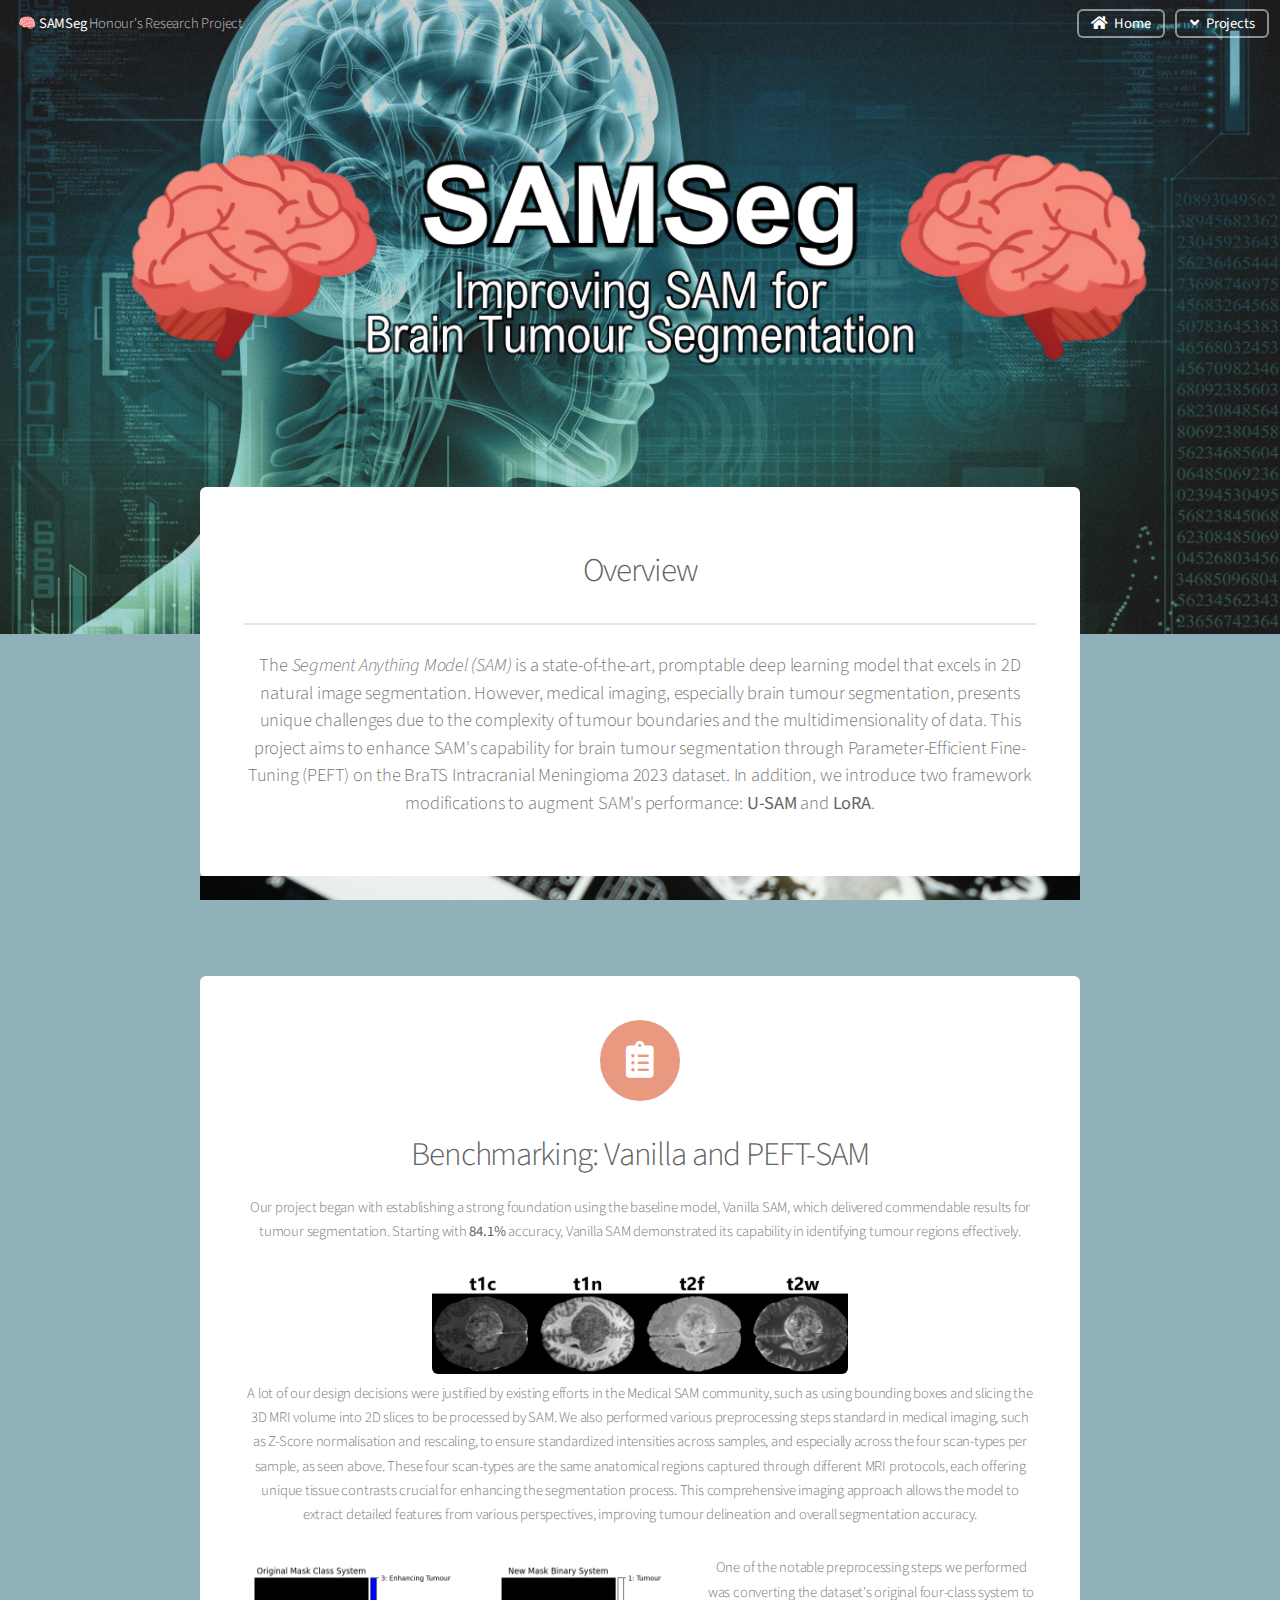
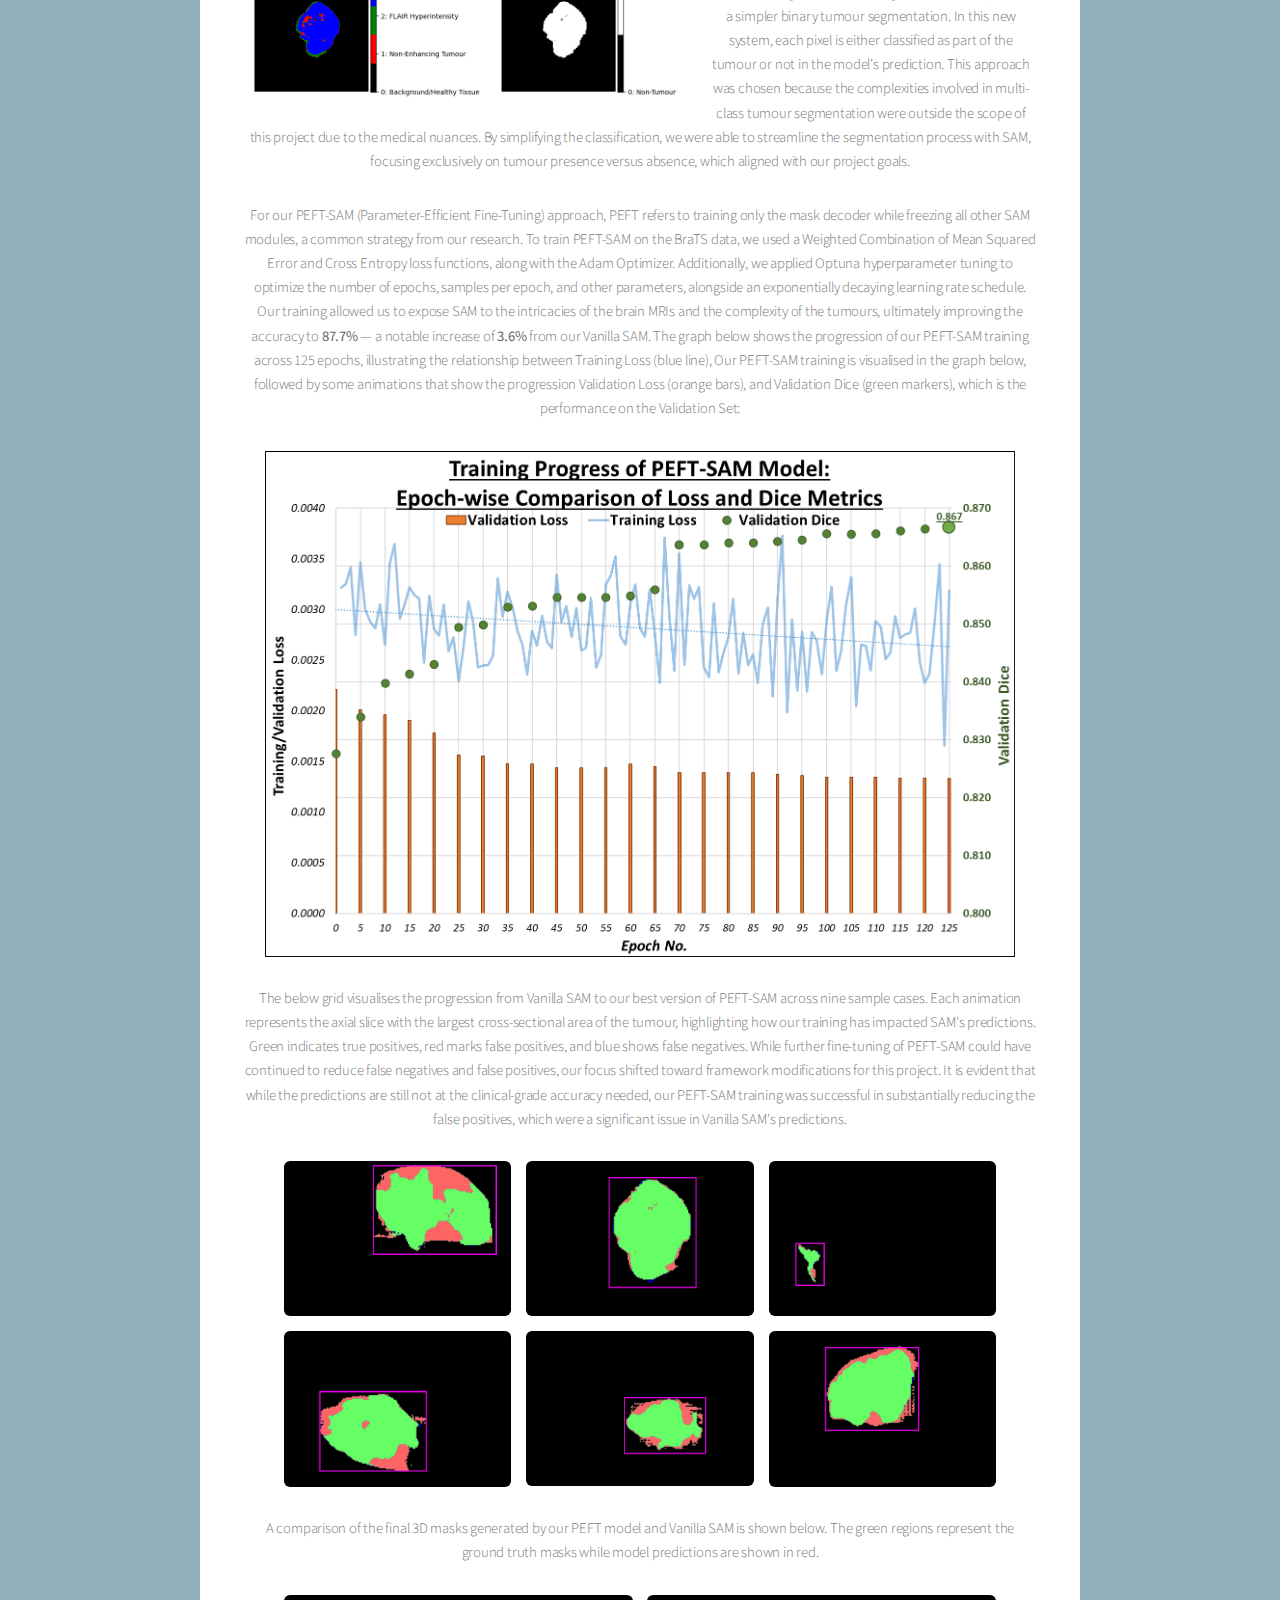
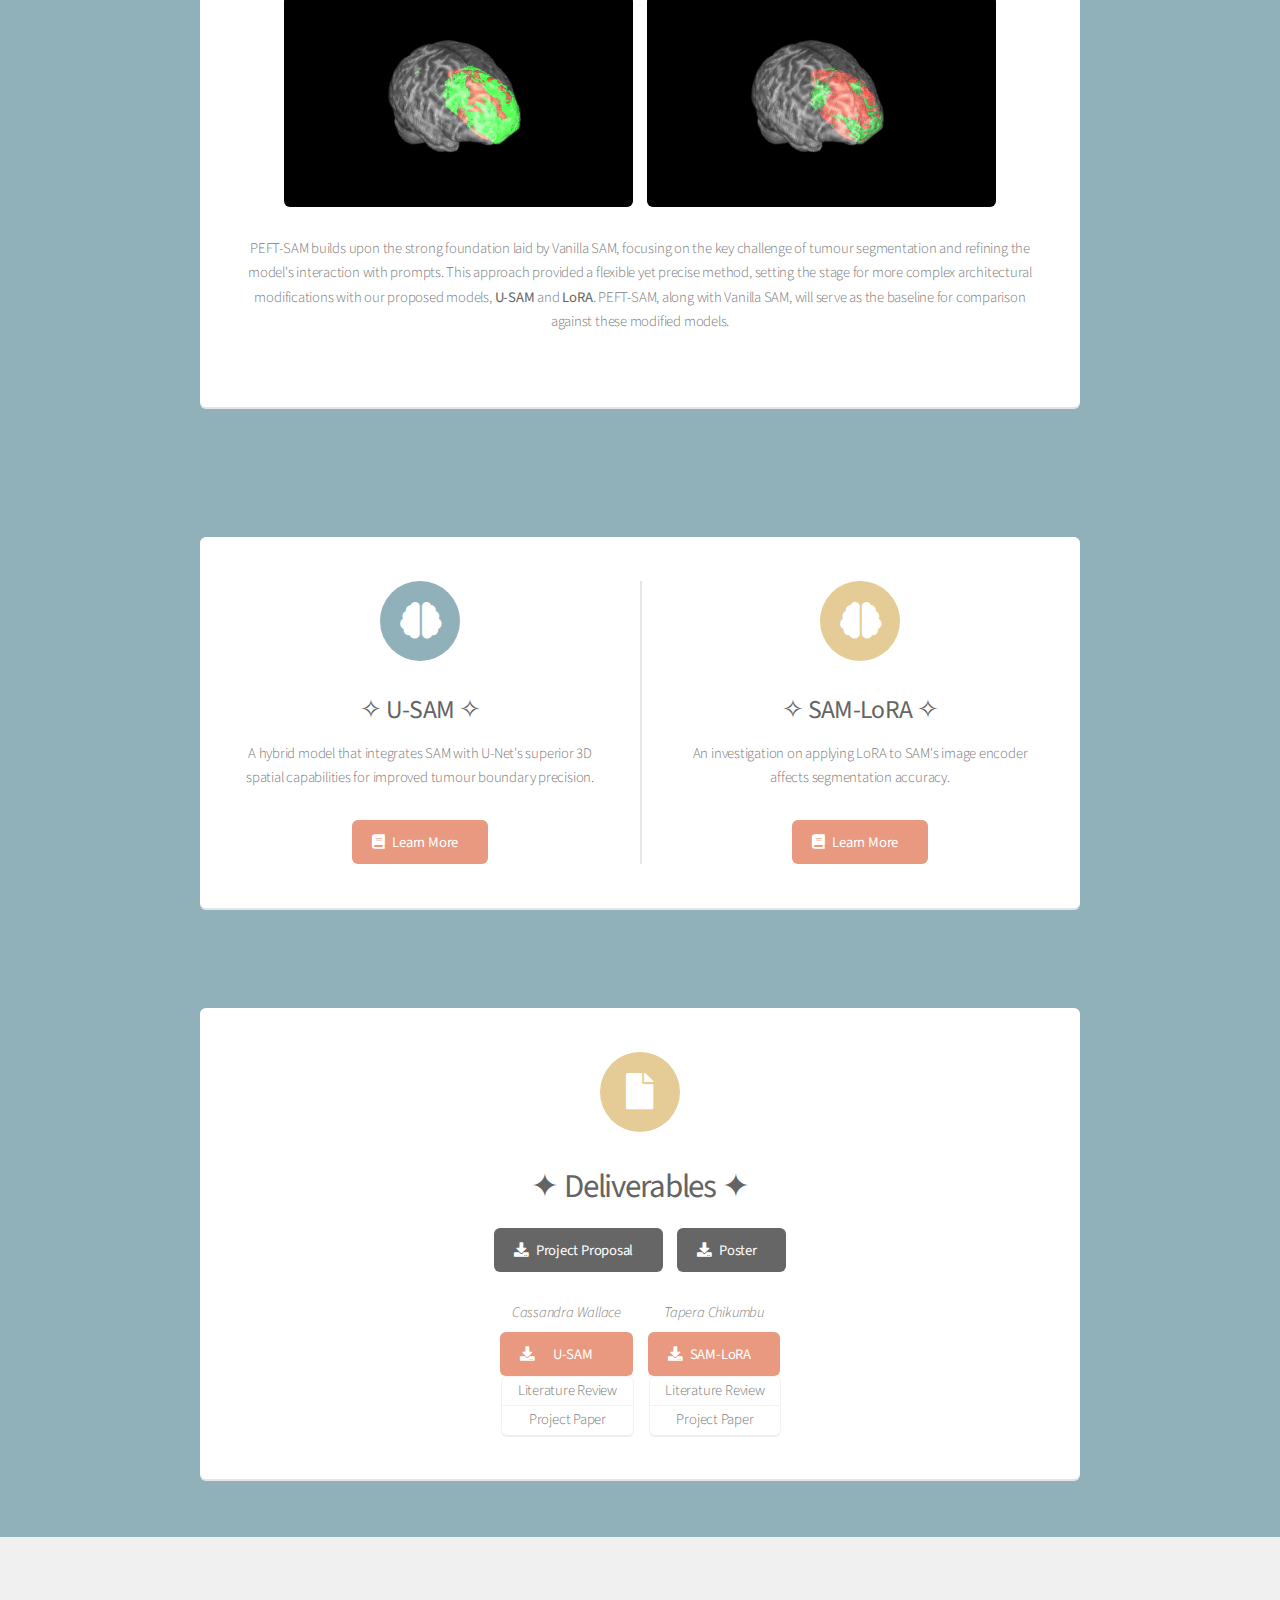
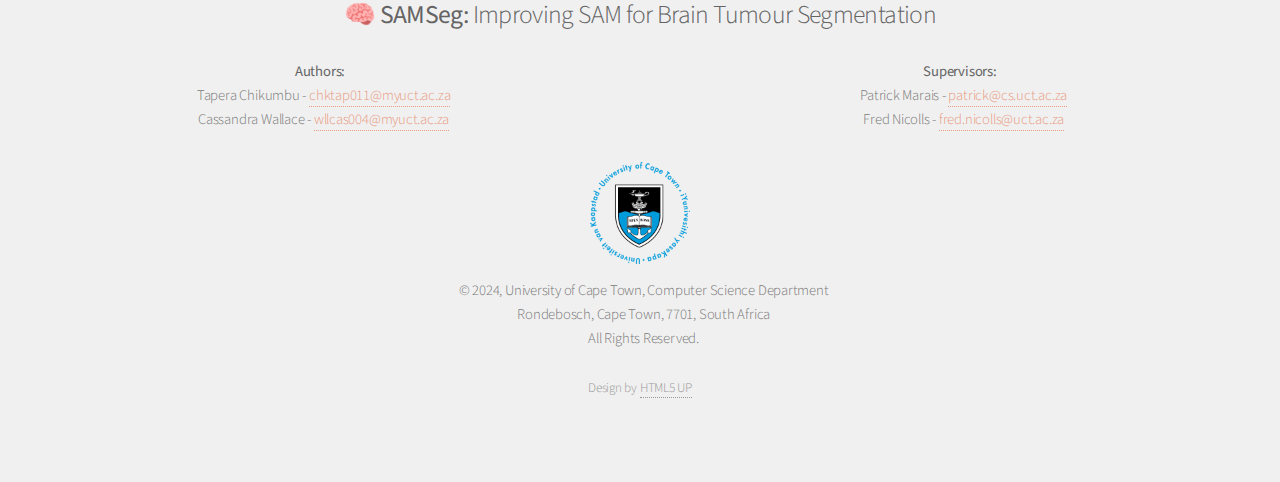
==== index.html @ 15944d14 "Added animation explanation" ====
<!DOCTYPE HTML>
<!--
	Alpha by HTML5 UP
	html5up.net | @ajlkn
	Free for personal and commercial use under the CCA 3.0 license (html5up.net/license)
-->
<html>
	<head>
		<title>Home - SAMSeg</title>
		<meta charset="utf-8" />
		<meta name="viewport" content="width=device-width, initial-scale=1, user-scalable=no" />
		<link rel="stylesheet" href="assets/css/main.css" />
		<link rel="icon" type="image/png" href="images/favicon/favicon-16x16.png" sizes="16x16">
		<link rel="icon" type="image/png" href="images/favicon/favicon-32x32.png" sizes="32x32">
		<link rel="icon" type="image/png" href="images/favicon/favicon.ico" sizes="any">
	</head>
	<body class="landing is-preload">
		<div id="page-wrapper">

			<!-- Header -->
				<header id="header" class="alt">
					<h1><a href="index.html">&#129504; SAMSeg</a> Honour's Research Project</h1>
					<nav id="nav">
						<ul>
							<li><a href="index.html" class="button icon solid fa-home">Home</a></li>
							<li>
								<a href="#" class="icon solid fa-angle-down button">Projects</a>
								<ul>
									<li><a href="u-sam.html">U-SAM</a></li>
									<li><a href="lora.html">SAM-LoRA</a></li>
								</ul>
							</li>
						</ul>
					</nav>
				</header>

			<!-- Banner -->
				<section id="banner">
					<img style="display: block; margin: auto; width: 100%; max-width: 1050px; min-width: 450px;" src="images/decoration/title.png" alt="SAMSeg Title"/>
				</section>

			<!-- Main -->
				<section id="main" class="container">

					<section class="box special" style="margin: 0">
						<header id="overview" class="major" style="scroll-margin-top: 80px">
							<!-- <h2>&#10022; Overview &#10022;</h2> -->
							<h2> Overview </h2>
							
							<p>The <em>Segment Anything Model (SAM)</em> is a state-of-the-art, promptable deep
								learning model that excels in 2D natural image segmentation. However,
								medical imaging, especially brain tumour segmentation, presents unique
								challenges due to the complexity of tumour boundaries and the multidimensionality of data.
								This project aims to enhance SAM's capability for
								brain tumour segmentation through Parameter-Efficient Fine-Tuning
								(PEFT) on the BraTS Intracranial Meningioma 2023 dataset. In addition,
								we introduce two framework modifications to augment SAM's performance:
								<strong>U-SAM</strong> and <strong>LoRA</strong>.</p>
						</header>
					</section>

					<div class="parallax" style="background-image: url(images/decoration/decoration1.jpg);"></div>

					<section class="box special" style="margin-top: 0px">
						<div class="row.aln-middle">
							<section>
								<span class="icon solid major fa-clipboard-list accent2"></span>
								<!-- <h2>&#10022; Benchmarking: Vanilla and PEFT-SAM &#10022;</h2> -->
								<h2> Benchmarking: Vanilla and PEFT-SAM </h2>


								<p>Our project began with establishing a strong foundation using the baseline model, Vanilla SAM, 
									which delivered commendable results for tumour segmentation. Starting with <strong>84.1%</strong> accuracy, 
									Vanilla SAM demonstrated its capability in identifying tumour regions effectively.</p>

								<span class="image">
									<img style="width: 100%; height: auto; max-height: 100px;" src="images/PEFT/samples.png" alt="Scan Type Visual">
								</span>
								
								<p>A lot of our design decisions were justified by existing efforts in the Medical SAM community,
									such as using bounding boxes and slicing the 3D MRI volume into 2D slices to be processed by SAM.
									We also performed various preprocessing steps standard in medical imaging, such as Z-Score normalisation
									and rescaling, to ensure standardized intensities across samples, and especially across the four scan-types per sample,
									as seen above. These four scan-types are the same anatomical regions captured through different MRI protocols,
									each offering unique tissue contrasts crucial for enhancing the segmentation process. This comprehensive imaging approach
									allows the model to extract detailed features from various perspectives, improving tumour delineation and overall segmentation accuracy.
								</p>
									
								<p>
									<span class="image left">
										<img style="width: 30em; height: auto;" src="images/PEFT/classes.png" alt="Class Conversion Visual">
									</span>
									One of the notable preprocessing steps we performed was converting the dataset's original four-class system
									to a simpler binary tumour segmentation. In this new system, each pixel is either classified as part of the
									tumour or not in the model's prediction. This approach was chosen because the complexities involved in multi-class
									tumour segmentation were outside the scope of this project due to the medical nuances. By simplifying the classification,
									we were able to streamline the segmentation process with SAM, focusing exclusively on tumour presence versus absence,
									which aligned with our project goals.
								</p>
							
								<p>For our PEFT-SAM (Parameter-Efficient Fine-Tuning) approach, PEFT refers to training only the mask decoder
									while freezing all other SAM modules, a common strategy from our research. To train PEFT-SAM on the BraTS data,
									we used a Weighted Combination of Mean Squared Error and Cross Entropy loss functions, along with the Adam Optimizer.
									Additionally, we applied Optuna hyperparameter tuning to optimize the number of epochs, samples per epoch, and
									other parameters, alongside an exponentially decaying learning rate schedule.
									Our training allowed us to expose SAM to the intricacies of the brain MRIs and the complexity of the tumours,
									ultimately improving the accuracy to <strong>87.7%</strong> — a notable increase of <strong>3.6%</strong> from our Vanilla SAM.
									The graph below shows the progression of our PEFT-SAM training across 125 epochs, illustrating the relationship between Training Loss (blue line),
									Our PEFT-SAM training is visualised in the graph below, followed by some animations that show the progression
									Validation Loss (orange bars), and Validation Dice (green markers), which is the performance on the Validation Set:</p>

								<img style="display: block; margin: auto; margin-bottom: 30px; width: 100%; max-width: 750px; height: auto;" src="images/PEFT/peft_training.png" alt="PEFT-SAM Training Progress"/>

								<p>The below grid visualises the progression from Vanilla SAM to our best version of PEFT-SAM across nine sample cases.
									Each animation represents the axial slice with the largest cross-sectional area of the tumour, highlighting how our training has
									impacted SAM's predictions. Green indicates true positives, red marks false positives, and blue shows false negatives.
									While further fine-tuning of PEFT-SAM could have continued to reduce false negatives and false positives, our focus shifted
									toward framework modifications for this project. It is evident that while the predictions are still not at the clinical-grade
									accuracy needed, our PEFT-SAM training was successful in substantially reducing the false positives, which were a significant
									issue in Vanilla SAM's predictions.</p>

								<div class="box alt" style="display: block; margin: auto; width: 90%">
									<div class="row gtr-50 gtr-uniform">
										<div class="col-4"><span class="image fit"><img src="images/PEFT/BraTS-MEN-01275-000.gif" alt=""></span></div>
										<div class="col-4"><span class="image fit"><img src="images/PEFT/BraTS-MEN-01278-000.gif" alt=""></span></div>
										<div class="col-4"><span class="image fit"><img src="images/PEFT/BraTS-MEN-01292-000.gif" alt=""></span></div>
										<!-- <div class="col-4"><span class="image fit"><img src="images/PEFT/BraTS-MEN-01307-000.gif" alt=""></span></div> -->
										<!-- <div class="col-4"><span class="image fit"><img src="images/PEFT/BraTS-MEN-01312-000.gif" alt=""></span></div> -->
										<!-- <div class="col-4"><span class="image fit"><img src="images/PEFT/BraTS-MEN-01327-000.gif" alt=""></span></div> -->
										<div class="col-4"><span class="image fit"><img src="images/PEFT/BraTS-MEN-01333-000.gif" alt=""></span></div>
										<div class="col-4"><span class="image fit"><img src="images/PEFT/BraTS-MEN-01350-000.gif" alt=""></span></div>
										<div class="col-4"><span class="image fit"><img src="images/PEFT/BraTS-MEN-01417-000.gif" alt=""></span></div>
									</div>
								</div>

								<p  style="margin-top: 30px">
									A comparison of the final 3D masks generated by our PEFT model and Vanilla SAM is shown below.
									The green regions represent the ground truth masks while model predictions are shown in red.
								</p>

								<div class="box alt" style="display: block; margin: auto; width: 90%">
									<div class="row gtr-50 gtr-uniform">
										<div class="col-6"><span class="image fit"><img src="images/PEFT/sam_vanilla_solid_3d.png" alt=""></span></div>
										<div class="col-6"><span class="image fit"><img src="images/PEFT/sam_peft_solid_3d.png" alt=""></span></div>	
									</div>
								</div>

								<p style="margin-top: 30px">
									PEFT-SAM builds upon the strong foundation laid by Vanilla SAM, focusing on the key challenge of tumour segmentation and refining
									the model's interaction with prompts. This approach provided a flexible yet precise method, setting the stage for more complex architectural
									modifications with our proposed models, <strong>U-SAM</strong> and <strong>LoRA</strong>. PEFT-SAM, along with Vanilla SAM, will serve as the baseline for comparison
									against these modified models.</p>
								
							</section>
						</div>
					</section>

					<div class="parallax" style="background-image: url(images/decoration/decoration1.jpg);"></div>

					<section class="box special features" style="margin: 0px">
						<div class="features-row">
							<section>
								<span class="icon solid major fa-brain accent4"></span>
								<h3>&#10023; <strong>U-SAM</strong> &#10023;</h3>
								<p>A hybrid model that integrates SAM with U-Net's superior 3D spatial capabilities for improved tumour boundary precision.</p>
								<a href="u-sam.html" class="button primary icon solid fa-book">Learn More</a>
							</section>
							<section>
								<span class="icon solid major fa-brain accent5"></span>
								<h3>&#10023; <strong>SAM-LoRA</strong> &#10023;</h3>
								<p>An investigation on applying LoRA to SAM's image encoder affects segmentation accuracy.</p>
								<a href="lora.html" class="button primary icon solid fa-book">Learn More</a>
							</section>
						</div>
					</section>

					<div class="parallax"></div>

					<div class="row.aln-middle">
						<div class="col-6 col-12-narrower">
							<section class="box special"  style="margin: 0px">
								<span class="icon solid major fa-file accent5"></span>
								<h2>&#10022; <strong>Deliverables</strong> &#10022;</h2>
								<!-- <p>A collection of this research project's artefacts can be found below:</p> -->

								<ul class="actions special">
									<li><a target="_blank" href="deliverables/SAMSeg - Project Proposal - CHKTAP011 and WLLCAS004.pdf" class="button icon solid fa-download">Project Proposal</a></li>
									<li><a target="_blank" href="deliverables/SAMSeg - Poster - CHKTAP011 and WLLCAS004.pdf" class="button icon solid fa-download">Poster</a></li>
								</ul>

								<ul class="actions special">
									<li class="del dropdown">
										<p><i>Cassandra Wallace</i></p>
										<a class="button primary icon solid fa-download"><t></t>&nbsp;&nbsp;&nbsp;&nbsp;U-SAM&nbsp;&nbsp;&nbsp;&nbsp;</a>
										<ul class="del dropotron">
											<li><a target="_blank" class="del" href="deliverables/SAMSeg - Literature Review - WLLCAS004.pdf ">Literature Review</a></li>
											<li><a target="_blank" class="del" href="deliverables/SAMSeg - U-SAM Final Paper - WLLCAS004.pdf">Project Paper</a></li>
										</ul>
									</li>

									<li class="del dropdown">
										<p><i>Tapera Chikumbu</i></p>
										<a class="button primary icon solid fa-download">SAM-LoRA</a>
										<ul class="del dropotron">
											<li><a target="_blank" class="del" href="deliverables/SAMSeg - Literature Review - CHKTAP011.pdf">Literature Review</a></li>
											<li><a target="_blank" class="del" href="deliverables/SAMSeg - SAMSeg-LoRA Final Paper - CHKTAP011.pdf">Project Paper</a></li>
										</ul>
									</li>
								</ul>

							</section>

						</div>

					</div>

				</section>

			<!-- Footer -->
				<footer id="footer">
					<div class="footer-content">
						<h3>&#129504; <strong>SAMSeg:</strong> Improving SAM for Brain Tumour Segmentation</h3>
						
						<!-- Authors and Supervisors in Two Columns -->
						<div class="author-supervisor-container">
							<div class="authors">
								<p><strong>Authors:</strong></p>
								<ul>
									<li>Tapera Chikumbu - <a href="mailto:chktap011@myuct.ac.za">chktap011@myuct.ac.za</a></li>
									<li>Cassandra Wallace - <a href="mailto:wllcas004@myuct.ac.za">wllcas004@myuct.ac.za</a></li>
								</ul>
							</div>
							
							<div class="supervisors">
								<p><strong>Supervisors:</strong></p>
								<ul>
									<li>Patrick Marais - <a href="mailto:patrick@cs.uct.ac.za">patrick@cs.uct.ac.za</a></li>
									<li>Fred Nicolls - <a href="mailto:fred.nicolls@uct.ac.za">fred.nicolls@uct.ac.za</a></li>
								</ul>
							</div>
						</div>
						
						<!-- UCT Crest Section -->
						<div class="uct-crest">
							<img src="images/uct_logo.png" alt="UCT Crest" style="width: 100px; height: auto;">
						</div>
						
						<!-- University Info -->
						<ul class="university-info">
							<li>&copy; 2024, University of Cape Town, Computer Science Department</li>
							<li>Rondebosch, Cape Town, 7701, South Africa</li>
							<li>All Rights Reserved.</li>
						</ul>

						<!-- Copyright and Design Credits -->
						<ul class="copyright">
							<li>Design by <a href="http://html5up.net">HTML5 UP</a></li>
						</ul>
					</div>
				</footer>

		</div>

		<!-- Scripts -->
			<script src="assets/js/jquery.min.js"></script>
			<script src="assets/js/jquery.dropotron.min.js"></script>
			<script src="assets/js/jquery.scrollex.min.js"></script>
			<script src="assets/js/browser.min.js"></script>
			<script src="assets/js/breakpoints.min.js"></script>
			<script src="assets/js/util.js"></script>
			<script src="assets/js/main.js"></script>

	</body>
</html>
---- assets/css/main.css ----
@import url("fontawesome-all.min.css");
@import url("https://fonts.googleapis.com/css?family=Source+Sans+Pro:300,400,300italic,400italic");

/*
	Alpha by HTML5 UP
	html5up.net | @ajlkn
	Free for personal and commercial use under the CCA 3.0 license (html5up.net/license)
*/

/* Reset */

/* Based on meyerweb.com/eric/tools/css/reset (v2.0 | 20110126 | License: public domain) */

	html, body, div, span, applet, object,
	iframe, h1, h2, h3, h4, h5, h6, p, blockquote,
	pre, a, abbr, acronym, address, big, cite,
	code, del, dfn, em, img, ins, kbd, q, s, samp,
	small, strike, strong, sub, sup, tt, var, b,
	u, i, center, dl, dt, dd, ol, ul, li, fieldset,
	form, label, legend, table, caption, tbody,
	tfoot, thead, tr, th, td, article, aside,
	canvas, details, embed, figure, figcaption,
	footer, header, hgroup, menu, nav, output, ruby,
	section, summary, time, mark, audio, video {
		margin: 0;
		padding: 0;
		border: 0;
		font-size: 100%;
		font: inherit;
		vertical-align: baseline;

		scroll-behavior: smooth; /* <== */
	}

	article, aside, details, figcaption, figure,
	footer, header, hgroup, menu, nav, section {
		display: block;
	}

	body {
		line-height: 1;
	}

	ol, ul {
		list-style: none;
	}

	blockquote, q {
		quotes: none;
	}

		blockquote:before, blockquote:after, q:before, q:after {
			content: '';
			content: none;
		}

	table {
		border-collapse: collapse;
		border-spacing: 0;
	}

	body {
		-webkit-text-size-adjust: none;
	}

	mark {
		background-color: transparent;
		color: inherit;
	}

	input::-moz-focus-inner {
		border: 0;
		padding: 0;
	}

	input, select, textarea {
		-moz-appearance: none;
		-webkit-appearance: none;
		-ms-appearance: none;
		appearance: none;
	}

/* Basic */

	@-ms-viewport {
		width: device-width;
	}

	body {
		-ms-overflow-style: scrollbar;
	}

	@media screen and (max-width: 480px) {

		html, body {
			min-width: 320px;
		}

	}

	html {
		box-sizing: border-box;
	}

	*, *:before, *:after {
		box-sizing: inherit;
	}

	body {
		background: #f5f5f5;
	}

	body, input, select, textarea {
		color: #777;
		font-family: "Source Sans Pro", sans-serif;
		font-size: 16pt;
		font-weight: 300;
		line-height: 1.65em;
		letter-spacing: -0.015em;
	}

	a {
		-moz-transition: color 0.2s ease-in-out, border-bottom-color 0.2s ease-in-out;
		-webkit-transition: color 0.2s ease-in-out, border-bottom-color 0.2s ease-in-out;
		-ms-transition: color 0.2s ease-in-out, border-bottom-color 0.2s ease-in-out;
		transition: color 0.2s ease-in-out, border-bottom-color 0.2s ease-in-out;
		border-bottom: dotted 1px;
		color: #e89980;
		text-decoration: none;
	}

		a:hover {
			border-bottom-color: transparent;
			text-decoration: underline; /* <== */
		}

	strong, b {
		color: #646464;
		font-weight: 400;
	}

	em, i {
		font-style: italic;
	}

	p {
		margin: 0 0 2em 0;
	}

	h1, h2, h3, h4, h5, h6 {
		color: #646464;
		font-weight: 300;
		line-height: 1em;
		margin: 0 0 0.5em 0;
	}

		h1 a, h2 a, h3 a, h4 a, h5 a, h6 a {
			color: inherit;
			text-decoration: none;
		}

	h2 {
		font-size: 2.25em;
		line-height: 1.5em;
		letter-spacing: -0.035em;
	}

	h3 {
		font-size: 1.75em;
		line-height: 1.5em;
		letter-spacing: -0.025em;
	}

	h4 {
		font-size: 1.1em;
		line-height: 1.5em;
		letter-spacing: 0;
	}

	h5 {
		font-size: 0.9em;
		line-height: 1.5em;
		letter-spacing: 0;
	}

	h6 {
		font-size: 0.7em;
		line-height: 1.5em;
		letter-spacing: 0;
	}

	sub {
		font-size: 0.8em;
		position: relative;
		top: 0.5em;
	}

	sup {
		font-size: 0.8em;
		position: relative;
		top: -0.5em;
	}

	hr {
		border: 0;
		border-bottom: solid 2px #e5e5e5;
		margin: 2em 0;
	}

		hr.major {
			margin: 3em 0;
		}

	blockquote {
		border-left: solid 4px #e5e5e5;
		font-style: italic;
		margin: 0 0 2em 0;
		padding: 0.5em 0 0.5em 2em;
	}

	pre {
		-webkit-overflow-scrolling: touch;
		background: #f8f8f8;
		border-radius: 6px;
		border: solid 1px #e5e5e5;
		font-family: monospace;
		font-size: 0.9em;
		line-height: 1.75em;
		margin: 0 0 2em 0;
		overflow-x: auto;
		padding: 1em 1.5em;
	}

	code {
		background: #f8f8f8;
		border-radius: 6px;
		border: solid 1px #e5e5e5;
		font-family: monospace;
		font-size: 0.9em;
		margin: 0 0.25em;
		padding: 0.25em 0.65em;
	}

	.align-left {
		text-align: left;
	}

	.align-center {
		text-align: center;
	}

	.align-right {
		text-align: right;
	}

/* Row */

	.row {
		display: flex;
		flex-wrap: wrap;
		box-sizing: border-box;
		align-items: stretch;
	}

		.row > * {
			box-sizing: border-box;
		}

		.row.gtr-uniform > * > :last-child {
			margin-bottom: 0;
		}

		.row.aln-left {
			justify-content: flex-start;
		}

		.row.aln-center {
			justify-content: center;
		}

		.row.aln-right {
			justify-content: flex-end;
		}

		.row.aln-top {
			align-items: flex-start;
		}

		.row.aln-middle {
			align-items: center;
		}

		.row.aln-bottom {
			align-items: flex-end;
		}

		.row > .imp {
			order: -1;
		}

		.row > .col-1 {
			width: 8.33333%;
		}

		.row > .off-1 {
			margin-left: 8.33333%;
		}

		.row > .col-2 {
			width: 16.66667%;
		}

		.row > .off-2 {
			margin-left: 16.66667%;
		}

		.row > .col-3 {
			width: 25%;
		}

		.row > .off-3 {
			margin-left: 25%;
		}

		.row > .col-4 {
			width: 33.33333%;
		}

		.row > .off-4 {
			margin-left: 33.33333%;
		}

		.row > .col-5 {
			width: 41.66667%;
		}

		.row > .off-5 {
			margin-left: 41.66667%;
		}

		.row > .col-6 {
			width: 50%;
		}

		.row > .off-6 {
			margin-left: 50%;
		}

		.row > .col-7 {
			width: 58.33333%;
		}

		.row > .off-7 {
			margin-left: 58.33333%;
		}

		.row > .col-8 {
			width: 66.66667%;
		}

		.row > .off-8 {
			margin-left: 66.66667%;
		}

		.row > .col-9 {
			width: 75%;
		}

		.row > .off-9 {
			margin-left: 75%;
		}

		.row > .col-10 {
			width: 83.33333%;
		}

		.row > .off-10 {
			margin-left: 83.33333%;
		}

		.row > .col-11 {
			width: 91.66667%;
		}

		.row > .off-11 {
			margin-left: 91.66667%;
		}

		.row > .col-12 {
			width: 100%;
		}

		.row > .off-12 {
			margin-left: 100%;
		}

		.row.gtr-0 {
			margin-top: 0;
			margin-left: 0em;
		}

			.row.gtr-0 > * {
				padding: 0 0 0 0em;
			}

			.row.gtr-0.gtr-uniform {
				margin-top: 0em;
			}

				.row.gtr-0.gtr-uniform > * {
					padding-top: 0em;
				}

		.row.gtr-25 {
			margin-top: 0;
			margin-left: -0.5em;
		}

			.row.gtr-25 > * {
				padding: 0 0 0 0.5em;
			}

			.row.gtr-25.gtr-uniform {
				margin-top: -0.5em;
			}

				.row.gtr-25.gtr-uniform > * {
					padding-top: 0.5em;
				}

		.row.gtr-50 {
			margin-top: 0;
			margin-left: -1em;
		}

			.row.gtr-50 > * {
				padding: 0 0 0 1em;
			}

			.row.gtr-50.gtr-uniform {
				margin-top: -1em;
			}

				.row.gtr-50.gtr-uniform > * {
					padding-top: 1em;
				}

		.row {
			margin-top: 0;
			margin-left: -2em;
		}

			.row > * {
				padding: 0 0 0 2em;
			}

			.row.gtr-uniform {
				margin-top: -2em;
			}

				.row.gtr-uniform > * {
					padding-top: 2em;
				}

		.row.gtr-150 {
			margin-top: 0;
			margin-left: -3em;
		}

			.row.gtr-150 > * {
				padding: 0 0 0 3em;
			}

			.row.gtr-150.gtr-uniform {
				margin-top: -3em;
			}

				.row.gtr-150.gtr-uniform > * {
					padding-top: 3em;
				}

		.row.gtr-200 {
			margin-top: 0;
			margin-left: -4em;
		}

			.row.gtr-200 > * {
				padding: 0 0 0 4em;
			}

			.row.gtr-200.gtr-uniform {
				margin-top: -4em;
			}

				.row.gtr-200.gtr-uniform > * {
					padding-top: 4em;
				}

		@media screen and (max-width: 1680px) {

			.row {
				display: flex;
				flex-wrap: wrap;
				box-sizing: border-box;
				align-items: stretch;
			}

				.row > * {
					box-sizing: border-box;
				}

				.row.gtr-uniform > * > :last-child {
					margin-bottom: 0;
				}

				.row.aln-left {
					justify-content: flex-start;
				}

				.row.aln-center {
					justify-content: center;
				}

				.row.aln-right {
					justify-content: flex-end;
				}

				.row.aln-top {
					align-items: flex-start;
				}

				.row.aln-middle {
					align-items: center;
				}

				.row.aln-bottom {
					align-items: flex-end;
				}

				.row > .imp-wide {
					order: -1;
				}

				.row > .col-1-wide {
					width: 8.33333%;
				}

				.row > .off-1-wide {
					margin-left: 8.33333%;
				}

				.row > .col-2-wide {
					width: 16.66667%;
				}

				.row > .off-2-wide {
					margin-left: 16.66667%;
				}

				.row > .col-3-wide {
					width: 25%;
				}

				.row > .off-3-wide {
					margin-left: 25%;
				}

				.row > .col-4-wide {
					width: 33.33333%;
				}

				.row > .off-4-wide {
					margin-left: 33.33333%;
				}

				.row > .col-5-wide {
					width: 41.66667%;
				}

				.row > .off-5-wide {
					margin-left: 41.66667%;
				}

				.row > .col-6-wide {
					width: 50%;
				}

				.row > .off-6-wide {
					margin-left: 50%;
				}

				.row > .col-7-wide {
					width: 58.33333%;
				}

				.row > .off-7-wide {
					margin-left: 58.33333%;
				}

				.row > .col-8-wide {
					width: 66.66667%;
				}

				.row > .off-8-wide {
					margin-left: 66.66667%;
				}

				.row > .col-9-wide {
					width: 75%;
				}

				.row > .off-9-wide {
					margin-left: 75%;
				}

				.row > .col-10-wide {
					width: 83.33333%;
				}

				.row > .off-10-wide {
					margin-left: 83.33333%;
				}

				.row > .col-11-wide {
					width: 91.66667%;
				}

				.row > .off-11-wide {
					margin-left: 91.66667%;
				}

				.row > .col-12-wide {
					width: 100%;
				}

				.row > .off-12-wide {
					margin-left: 100%;
				}

				.row.gtr-0 {
					margin-top: 0;
					margin-left: 0em;
				}

					.row.gtr-0 > * {
						padding: 0 0 0 0em;
					}

					.row.gtr-0.gtr-uniform {
						margin-top: 0em;
					}

						.row.gtr-0.gtr-uniform > * {
							padding-top: 0em;
						}

				.row.gtr-25 {
					margin-top: 0;
					margin-left: -0.5em;
				}

					.row.gtr-25 > * {
						padding: 0 0 0 0.5em;
					}

					.row.gtr-25.gtr-uniform {
						margin-top: -0.5em;
					}

						.row.gtr-25.gtr-uniform > * {
							padding-top: 0.5em;
						}

				.row.gtr-50 {
					margin-top: 0;
					margin-left: -1em;
				}

					.row.gtr-50 > * {
						padding: 0 0 0 1em;
					}

					.row.gtr-50.gtr-uniform {
						margin-top: -1em;
					}

						.row.gtr-50.gtr-uniform > * {
							padding-top: 1em;
						}

				.row {
					margin-top: 0;
					margin-left: -2em;
				}

					.row > * {
						padding: 0 0 0 2em;
					}

					.row.gtr-uniform {
						margin-top: -2em;
					}

						.row.gtr-uniform > * {
							padding-top: 2em;
						}

				.row.gtr-150 {
					margin-top: 0;
					margin-left: -3em;
				}

					.row.gtr-150 > * {
						padding: 0 0 0 3em;
					}

					.row.gtr-150.gtr-uniform {
						margin-top: -3em;
					}

						.row.gtr-150.gtr-uniform > * {
							padding-top: 3em;
						}

				.row.gtr-200 {
					margin-top: 0;
					margin-left: -4em;
				}

					.row.gtr-200 > * {
						padding: 0 0 0 4em;
					}

					.row.gtr-200.gtr-uniform {
						margin-top: -4em;
					}

						.row.gtr-200.gtr-uniform > * {
							padding-top: 4em;
						}

		}

		@media screen and (max-width: 1280px) {

			.row {
				display: flex;
				flex-wrap: wrap;
				box-sizing: border-box;
				align-items: stretch;
			}

				.row > * {
					box-sizing: border-box;
				}

				.row.gtr-uniform > * > :last-child {
					margin-bottom: 0;
				}

				.row.aln-left {
					justify-content: flex-start;
				}

				.row.aln-center {
					justify-content: center;
				}

				.row.aln-right {
					justify-content: flex-end;
				}

				.row.aln-top {
					align-items: flex-start;
				}

				.row.aln-middle {
					align-items: center;
				}

				.row.aln-bottom {
					align-items: flex-end;
				}

				.row > .imp-normal {
					order: -1;
				}

				.row > .col-1-normal {
					width: 8.33333%;
				}

				.row > .off-1-normal {
					margin-left: 8.33333%;
				}

				.row > .col-2-normal {
					width: 16.66667%;
				}

				.row > .off-2-normal {
					margin-left: 16.66667%;
				}

				.row > .col-3-normal {
					width: 25%;
				}

				.row > .off-3-normal {
					margin-left: 25%;
				}

				.row > .col-4-normal {
					width: 33.33333%;
				}

				.row > .off-4-normal {
					margin-left: 33.33333%;
				}

				.row > .col-5-normal {
					width: 41.66667%;
				}

				.row > .off-5-normal {
					margin-left: 41.66667%;
				}

				.row > .col-6-normal {
					width: 50%;
				}

				.row > .off-6-normal {
					margin-left: 50%;
				}

				.row > .col-7-normal {
					width: 58.33333%;
				}

				.row > .off-7-normal {
					margin-left: 58.33333%;
				}

				.row > .col-8-normal {
					width: 66.66667%;
				}

				.row > .off-8-normal {
					margin-left: 66.66667%;
				}

				.row > .col-9-normal {
					width: 75%;
				}

				.row > .off-9-normal {
					margin-left: 75%;
				}

				.row > .col-10-normal {
					width: 83.33333%;
				}

				.row > .off-10-normal {
					margin-left: 83.33333%;
				}

				.row > .col-11-normal {
					width: 91.66667%;
				}

				.row > .off-11-normal {
					margin-left: 91.66667%;
				}

				.row > .col-12-normal {
					width: 100%;
				}

				.row > .off-12-normal {
					margin-left: 100%;
				}

				.row.gtr-0 {
					margin-top: 0;
					margin-left: 0em;
				}

					.row.gtr-0 > * {
						padding: 0 0 0 0em;
					}

					.row.gtr-0.gtr-uniform {
						margin-top: 0em;
					}

						.row.gtr-0.gtr-uniform > * {
							padding-top: 0em;
						}

				.row.gtr-25 {
					margin-top: 0;
					margin-left: -0.5em;
				}

					.row.gtr-25 > * {
						padding: 0 0 0 0.5em;
					}

					.row.gtr-25.gtr-uniform {
						margin-top: -0.5em;
					}

						.row.gtr-25.gtr-uniform > * {
							padding-top: 0.5em;
						}

				.row.gtr-50 {
					margin-top: 0;
					margin-left: -1em;
				}

					.row.gtr-50 > * {
						padding: 0 0 0 1em;
					}

					.row.gtr-50.gtr-uniform {
						margin-top: -1em;
					}

						.row.gtr-50.gtr-uniform > * {
							padding-top: 1em;
						}

				.row {
					margin-top: 0;
					margin-left: -2em;
				}

					.row > * {
						padding: 0 0 0 2em;
					}

					.row.gtr-uniform {
						margin-top: -2em;
					}

						.row.gtr-uniform > * {
							padding-top: 2em;
						}

				.row.gtr-150 {
					margin-top: 0;
					margin-left: -3em;
				}

					.row.gtr-150 > * {
						padding: 0 0 0 3em;
					}

					.row.gtr-150.gtr-uniform {
						margin-top: -3em;
					}

						.row.gtr-150.gtr-uniform > * {
							padding-top: 3em;
						}

				.row.gtr-200 {
					margin-top: 0;
					margin-left: -4em;
				}

					.row.gtr-200 > * {
						padding: 0 0 0 4em;
					}

					.row.gtr-200.gtr-uniform {
						margin-top: -4em;
					}

						.row.gtr-200.gtr-uniform > * {
							padding-top: 4em;
						}

		}

		@media screen and (max-width: 980px) {

			.row {
				display: flex;
				flex-wrap: wrap;
				box-sizing: border-box;
				align-items: stretch;
			}

				.row > * {
					box-sizing: border-box;
				}

				.row.gtr-uniform > * > :last-child {
					margin-bottom: 0;
				}

				.row.aln-left {
					justify-content: flex-start;
				}

				.row.aln-center {
					justify-content: center;
				}

				.row.aln-right {
					justify-content: flex-end;
				}

				.row.aln-top {
					align-items: flex-start;
				}

				.row.aln-middle {
					align-items: center;
				}

				.row.aln-bottom {
					align-items: flex-end;
				}

				.row > .imp-narrow {
					order: -1;
				}

				.row > .col-1-narrow {
					width: 8.33333%;
				}

				.row > .off-1-narrow {
					margin-left: 8.33333%;
				}

				.row > .col-2-narrow {
					width: 16.66667%;
				}

				.row > .off-2-narrow {
					margin-left: 16.66667%;
				}

				.row > .col-3-narrow {
					width: 25%;
				}

				.row > .off-3-narrow {
					margin-left: 25%;
				}

				.row > .col-4-narrow {
					width: 33.33333%;
				}

				.row > .off-4-narrow {
					margin-left: 33.33333%;
				}

				.row > .col-5-narrow {
					width: 41.66667%;
				}

				.row > .off-5-narrow {
					margin-left: 41.66667%;
				}

				.row > .col-6-narrow {
					width: 50%;
				}

				.row > .off-6-narrow {
					margin-left: 50%;
				}

				.row > .col-7-narrow {
					width: 58.33333%;
				}

				.row > .off-7-narrow {
					margin-left: 58.33333%;
				}

				.row > .col-8-narrow {
					width: 66.66667%;
				}

				.row > .off-8-narrow {
					margin-left: 66.66667%;
				}

				.row > .col-9-narrow {
					width: 75%;
				}

				.row > .off-9-narrow {
					margin-left: 75%;
				}

				.row > .col-10-narrow {
					width: 83.33333%;
				}

				.row > .off-10-narrow {
					margin-left: 83.33333%;
				}

				.row > .col-11-narrow {
					width: 91.66667%;
				}

				.row > .off-11-narrow {
					margin-left: 91.66667%;
				}

				.row > .col-12-narrow {
					width: 100%;
				}

				.row > .off-12-narrow {
					margin-left: 100%;
				}

				.row.gtr-0 {
					margin-top: 0;
					margin-left: 0em;
				}

					.row.gtr-0 > * {
						padding: 0 0 0 0em;
					}

					.row.gtr-0.gtr-uniform {
						margin-top: 0em;
					}

						.row.gtr-0.gtr-uniform > * {
							padding-top: 0em;
						}

				.row.gtr-25 {
					margin-top: 0;
					margin-left: -0.5em;
				}

					.row.gtr-25 > * {
						padding: 0 0 0 0.5em;
					}

					.row.gtr-25.gtr-uniform {
						margin-top: -0.5em;
					}

						.row.gtr-25.gtr-uniform > * {
							padding-top: 0.5em;
						}

				.row.gtr-50 {
					margin-top: 0;
					margin-left: -1em;
				}

					.row.gtr-50 > * {
						padding: 0 0 0 1em;
					}

					.row.gtr-50.gtr-uniform {
						margin-top: -1em;
					}

						.row.gtr-50.gtr-uniform > * {
							padding-top: 1em;
						}

				.row {
					margin-top: 0;
					margin-left: -2em;
				}

					.row > * {
						padding: 0 0 0 2em;
					}

					.row.gtr-uniform {
						margin-top: -2em;
					}

						.row.gtr-uniform > * {
							padding-top: 2em;
						}

				.row.gtr-150 {
					margin-top: 0;
					margin-left: -3em;
				}

					.row.gtr-150 > * {
						padding: 0 0 0 3em;
					}

					.row.gtr-150.gtr-uniform {
						margin-top: -3em;
					}

						.row.gtr-150.gtr-uniform > * {
							padding-top: 3em;
						}

				.row.gtr-200 {
					margin-top: 0;
					margin-left: -4em;
				}

					.row.gtr-200 > * {
						padding: 0 0 0 4em;
					}

					.row.gtr-200.gtr-uniform {
						margin-top: -4em;
					}

						.row.gtr-200.gtr-uniform > * {
							padding-top: 4em;
						}

		}

		@media screen and (max-width: 840px) {

			.row {
				display: flex;
				flex-wrap: wrap;
				box-sizing: border-box;
				align-items: stretch;
			}

				.row > * {
					box-sizing: border-box;
				}

				.row.gtr-uniform > * > :last-child {
					margin-bottom: 0;
				}

				.row.aln-left {
					justify-content: flex-start;
				}

				.row.aln-center {
					justify-content: center;
				}

				.row.aln-right {
					justify-content: flex-end;
				}

				.row.aln-top {
					align-items: flex-start;
				}

				.row.aln-middle {
					align-items: center;
				}

				.row.aln-bottom {
					align-items: flex-end;
				}

				.row > .imp-narrower {
					order: -1;
				}

				.row > .col-1-narrower {
					width: 8.33333%;
				}

				.row > .off-1-narrower {
					margin-left: 8.33333%;
				}

				.row > .col-2-narrower {
					width: 16.66667%;
				}

				.row > .off-2-narrower {
					margin-left: 16.66667%;
				}

				.row > .col-3-narrower {
					width: 25%;
				}

				.row > .off-3-narrower {
					margin-left: 25%;
				}

				.row > .col-4-narrower {
					width: 33.33333%;
				}

				.row > .off-4-narrower {
					margin-left: 33.33333%;
				}

				.row > .col-5-narrower {
					width: 41.66667%;
				}

				.row > .off-5-narrower {
					margin-left: 41.66667%;
				}

				.row > .col-6-narrower {
					width: 50%;
				}

				.row > .off-6-narrower {
					margin-left: 50%;
				}

				.row > .col-7-narrower {
					width: 58.33333%;
				}

				.row > .off-7-narrower {
					margin-left: 58.33333%;
				}

				.row > .col-8-narrower {
					width: 66.66667%;
				}

				.row > .off-8-narrower {
					margin-left: 66.66667%;
				}

				.row > .col-9-narrower {
					width: 75%;
				}

				.row > .off-9-narrower {
					margin-left: 75%;
				}

				.row > .col-10-narrower {
					width: 83.33333%;
				}

				.row > .off-10-narrower {
					margin-left: 83.33333%;
				}

				.row > .col-11-narrower {
					width: 91.66667%;
				}

				.row > .off-11-narrower {
					margin-left: 91.66667%;
				}

				.row > .col-12-narrower {
					width: 100%;
				}

				.row > .off-12-narrower {
					margin-left: 100%;
				}

				.row.gtr-0 {
					margin-top: 0;
					margin-left: 0em;
				}

					.row.gtr-0 > * {
						padding: 0 0 0 0em;
					}

					.row.gtr-0.gtr-uniform {
						margin-top: 0em;
					}

						.row.gtr-0.gtr-uniform > * {
							padding-top: 0em;
						}

				.row.gtr-25 {
					margin-top: 0;
					margin-left: -0.5em;
				}

					.row.gtr-25 > * {
						padding: 0 0 0 0.5em;
					}

					.row.gtr-25.gtr-uniform {
						margin-top: -0.5em;
					}

						.row.gtr-25.gtr-uniform > * {
							padding-top: 0.5em;
						}

				.row.gtr-50 {
					margin-top: 0;
					margin-left: -1em;
				}

					.row.gtr-50 > * {
						padding: 0 0 0 1em;
					}

					.row.gtr-50.gtr-uniform {
						margin-top: -1em;
					}

						.row.gtr-50.gtr-uniform > * {
							padding-top: 1em;
						}

				.row {
					margin-top: 0;
					margin-left: -2em;
				}

					.row > * {
						padding: 0 0 0 2em;
					}

					.row.gtr-uniform {
						margin-top: -2em;
					}

						.row.gtr-uniform > * {
							padding-top: 2em;
						}

				.row.gtr-150 {
					margin-top: 0;
					margin-left: -3em;
				}

					.row.gtr-150 > * {
						padding: 0 0 0 3em;
					}

					.row.gtr-150.gtr-uniform {
						margin-top: -3em;
					}

						.row.gtr-150.gtr-uniform > * {
							padding-top: 3em;
						}

				.row.gtr-200 {
					margin-top: 0;
					margin-left: -4em;
				}

					.row.gtr-200 > * {
						padding: 0 0 0 4em;
					}

					.row.gtr-200.gtr-uniform {
						margin-top: -4em;
					}

						.row.gtr-200.gtr-uniform > * {
							padding-top: 4em;
						}

		}

		@media screen and (max-width: 736px) {

			.row {
				display: flex;
				flex-wrap: wrap;
				box-sizing: border-box;
				align-items: stretch;
			}

				.row > * {
					box-sizing: border-box;
				}

				.row.gtr-uniform > * > :last-child {
					margin-bottom: 0;
				}

				.row.aln-left {
					justify-content: flex-start;
				}

				.row.aln-center {
					justify-content: center;
				}

				.row.aln-right {
					justify-content: flex-end;
				}

				.row.aln-top {
					align-items: flex-start;
				}

				.row.aln-middle {
					align-items: center;
				}

				.row.aln-bottom {
					align-items: flex-end;
				}

				.row > .imp-mobile {
					order: -1;
				}

				.row > .col-1-mobile {
					width: 8.33333%;
				}

				.row > .off-1-mobile {
					margin-left: 8.33333%;
				}

				.row > .col-2-mobile {
					width: 16.66667%;
				}

				.row > .off-2-mobile {
					margin-left: 16.66667%;
				}

				.row > .col-3-mobile {
					width: 25%;
				}

				.row > .off-3-mobile {
					margin-left: 25%;
				}

				.row > .col-4-mobile {
					width: 33.33333%;
				}

				.row > .off-4-mobile {
					margin-left: 33.33333%;
				}

				.row > .col-5-mobile {
					width: 41.66667%;
				}

				.row > .off-5-mobile {
					margin-left: 41.66667%;
				}

				.row > .col-6-mobile {
					width: 50%;
				}

				.row > .off-6-mobile {
					margin-left: 50%;
				}

				.row > .col-7-mobile {
					width: 58.33333%;
				}

				.row > .off-7-mobile {
					margin-left: 58.33333%;
				}

				.row > .col-8-mobile {
					width: 66.66667%;
				}

				.row > .off-8-mobile {
					margin-left: 66.66667%;
				}

				.row > .col-9-mobile {
					width: 75%;
				}

				.row > .off-9-mobile {
					margin-left: 75%;
				}

				.row > .col-10-mobile {
					width: 83.33333%;
				}

				.row > .off-10-mobile {
					margin-left: 83.33333%;
				}

				.row > .col-11-mobile {
					width: 91.66667%;
				}

				.row > .off-11-mobile {
					margin-left: 91.66667%;
				}

				.row > .col-12-mobile {
					width: 100%;
				}

				.row > .off-12-mobile {
					margin-left: 100%;
				}

				.row.gtr-0 {
					margin-top: 0;
					margin-left: 0em;
				}

					.row.gtr-0 > * {
						padding: 0 0 0 0em;
					}

					.row.gtr-0.gtr-uniform {
						margin-top: 0em;
					}

						.row.gtr-0.gtr-uniform > * {
							padding-top: 0em;
						}

				.row.gtr-25 {
					margin-top: 0;
					margin-left: -0.5em;
				}

					.row.gtr-25 > * {
						padding: 0 0 0 0.5em;
					}

					.row.gtr-25.gtr-uniform {
						margin-top: -0.5em;
					}

						.row.gtr-25.gtr-uniform > * {
							padding-top: 0.5em;
						}

				.row.gtr-50 {
					margin-top: 0;
					margin-left: -1em;
				}

					.row.gtr-50 > * {
						padding: 0 0 0 1em;
					}

					.row.gtr-50.gtr-uniform {
						margin-top: -1em;
					}

						.row.gtr-50.gtr-uniform > * {
							padding-top: 1em;
						}

				.row {
					margin-top: 0;
					margin-left: -2em;
				}

					.row > * {
						padding: 0 0 0 2em;
					}

					.row.gtr-uniform {
						margin-top: -2em;
					}

						.row.gtr-uniform > * {
							padding-top: 2em;
						}

				.row.gtr-150 {
					margin-top: 0;
					margin-left: -3em;
				}

					.row.gtr-150 > * {
						padding: 0 0 0 3em;
					}

					.row.gtr-150.gtr-uniform {
						margin-top: -3em;
					}

						.row.gtr-150.gtr-uniform > * {
							padding-top: 3em;
						}

				.row.gtr-200 {
					margin-top: 0;
					margin-left: -4em;
				}

					.row.gtr-200 > * {
						padding: 0 0 0 4em;
					}

					.row.gtr-200.gtr-uniform {
						margin-top: -4em;
					}

						.row.gtr-200.gtr-uniform > * {
							padding-top: 4em;
						}

		}

		@media screen and (max-width: 480px) {

			.row {
				display: flex;
				flex-wrap: wrap;
				box-sizing: border-box;
				align-items: stretch;
			}

				.row > * {
					box-sizing: border-box;
				}

				.row.gtr-uniform > * > :last-child {
					margin-bottom: 0;
				}

				.row.aln-left {
					justify-content: flex-start;
				}

				.row.aln-center {
					justify-content: center;
				}

				.row.aln-right {
					justify-content: flex-end;
				}

				.row.aln-top {
					align-items: flex-start;
				}

				.row.aln-middle {
					align-items: center;
				}

				.row.aln-bottom {
					align-items: flex-end;
				}

				.row > .imp-mobilep {
					order: -1;
				}

				.row > .col-1-mobilep {
					width: 8.33333%;
				}

				.row > .off-1-mobilep {
					margin-left: 8.33333%;
				}

				.row > .col-2-mobilep {
					width: 16.66667%;
				}

				.row > .off-2-mobilep {
					margin-left: 16.66667%;
				}

				.row > .col-3-mobilep {
					width: 25%;
				}

				.row > .off-3-mobilep {
					margin-left: 25%;
				}

				.row > .col-4-mobilep {
					width: 33.33333%;
				}

				.row > .off-4-mobilep {
					margin-left: 33.33333%;
				}

				.row > .col-5-mobilep {
					width: 41.66667%;
				}

				.row > .off-5-mobilep {
					margin-left: 41.66667%;
				}

				.row > .col-6-mobilep {
					width: 50%;
				}

				.row > .off-6-mobilep {
					margin-left: 50%;
				}

				.row > .col-7-mobilep {
					width: 58.33333%;
				}

				.row > .off-7-mobilep {
					margin-left: 58.33333%;
				}

				.row > .col-8-mobilep {
					width: 66.66667%;
				}

				.row > .off-8-mobilep {
					margin-left: 66.66667%;
				}

				.row > .col-9-mobilep {
					width: 75%;
				}

				.row > .off-9-mobilep {
					margin-left: 75%;
				}

				.row > .col-10-mobilep {
					width: 83.33333%;
				}

				.row > .off-10-mobilep {
					margin-left: 83.33333%;
				}

				.row > .col-11-mobilep {
					width: 91.66667%;
				}

				.row > .off-11-mobilep {
					margin-left: 91.66667%;
				}

				.row > .col-12-mobilep {
					width: 100%;
				}

				.row > .off-12-mobilep {
					margin-left: 100%;
				}

				.row.gtr-0 {
					margin-top: 0;
					margin-left: 0em;
				}

					.row.gtr-0 > * {
						padding: 0 0 0 0em;
					}

					.row.gtr-0.gtr-uniform {
						margin-top: 0em;
					}

						.row.gtr-0.gtr-uniform > * {
							padding-top: 0em;
						}

				.row.gtr-25 {
					margin-top: 0;
					margin-left: -0.5em;
				}

					.row.gtr-25 > * {
						padding: 0 0 0 0.5em;
					}

					.row.gtr-25.gtr-uniform {
						margin-top: -0.5em;
					}

						.row.gtr-25.gtr-uniform > * {
							padding-top: 0.5em;
						}

				.row.gtr-50 {
					margin-top: 0;
					margin-left: -1em;
				}

					.row.gtr-50 > * {
						padding: 0 0 0 1em;
					}

					.row.gtr-50.gtr-uniform {
						margin-top: -1em;
					}

						.row.gtr-50.gtr-uniform > * {
							padding-top: 1em;
						}

				.row {
					margin-top: 0;
					margin-left: -2em;
				}

					.row > * {
						padding: 0 0 0 2em;
					}

					.row.gtr-uniform {
						margin-top: -2em;
					}

						.row.gtr-uniform > * {
							padding-top: 2em;
						}

				.row.gtr-150 {
					margin-top: 0;
					margin-left: -3em;
				}

					.row.gtr-150 > * {
						padding: 0 0 0 3em;
					}

					.row.gtr-150.gtr-uniform {
						margin-top: -3em;
					}

						.row.gtr-150.gtr-uniform > * {
							padding-top: 3em;
						}

				.row.gtr-200 {
					margin-top: 0;
					margin-left: -4em;
				}

					.row.gtr-200 > * {
						padding: 0 0 0 4em;
					}

					.row.gtr-200.gtr-uniform {
						margin-top: -4em;
					}

						.row.gtr-200.gtr-uniform > * {
							padding-top: 4em;
						}

		}

/* Container */

	.container {
		margin: 0 auto;
		max-width: calc(100% - 5em);
		width: 60em;
	}

		.container.xsmall {
			width: 15em;
		}

		.container.small {
			width: 30em;
		}

		.container.medium {
			width: 45em;
		}

		.container.large {
			width: 75em;
		}

		.container.xlarge {
			width: 90em;
		}

		.container.max {
			width: 100%;
		}

		@media screen and (max-width: 840px) {

			.container {
				width: 100% !important;
			}

		}

		@media screen and (max-width: 736px) {

			.container {
				max-width: 100%;
			}

		}

/* Section/Article */

	section.special, article.special {
		text-align: center;
	}

	header p {
		color: #999;
		position: relative;
		margin: 0 0 1.5em 0;
		font-style: italic;
	}

	header h2 + p {
		font-size: 1.25em;
		margin-top: -1em;
		line-height: 1.5em;
	}

	header h3 + p {
		font-size: 1.1em;
		margin-top: -0.85em;
		line-height: 1.5em;
	}

	header h4 + p,
	header h5 + p,
	header h6 + p {
		font-size: 0.8em;
		margin-top: -0.5em;
		line-height: 1.5em;
	}

	header.major {
		padding: 1em 0;
		text-align: center;
	}

		header.major h2 {
			margin: 0;
		}

		header.major p {
			display: inline-block;
			border-top: solid 2px #e5e5e5;
			color: #777;
			margin: 1.5em 0 0 0;
			padding: 1.5em 0 0 0;
			font-style: normal;
		}

/* Form */

	form {
		margin: 0 0 2em 0;
	}

	label {
		color: #646464;
		display: block;
		font-size: 0.9em;
		font-weight: 300;
		margin: 0 0 1em 0;
	}

	input[type="text"],
	input[type="password"],
	input[type="email"],
	select,
	textarea {
		-moz-appearance: none;
		-webkit-appearance: none;
		-ms-appearance: none;
		appearance: none;
		background-color: #f8f8f8;
		border-radius: 6px;
		border: solid 1px #e5e5e5;
		color: inherit;
		display: block;
		outline: 0;
		padding: 0 1em;
		text-decoration: none;
		width: 100%;
	}

		input[type="text"]:invalid,
		input[type="password"]:invalid,
		input[type="email"]:invalid,
		select:invalid,
		textarea:invalid {
			box-shadow: none;
		}

		input[type="text"]:focus,
		input[type="password"]:focus,
		input[type="email"]:focus,
		select:focus,
		textarea:focus {
			border-color: #e89980;
			box-shadow: 0 0 0 2px #e89980;
		}

	select {
		background-image: url("data:image/svg+xml;charset=utf8,%3Csvg xmlns='http://www.w3.org/2000/svg' width='40' height='40' preserveAspectRatio='none' viewBox='0 0 40 40'%3E%3Cpath d='M9.4,12.3l10.4,10.4l10.4-10.4c0.2-0.2,0.5-0.4,0.9-0.4c0.3,0,0.6,0.1,0.9,0.4l3.3,3.3c0.2,0.2,0.4,0.5,0.4,0.9 c0,0.4-0.1,0.6-0.4,0.9L20.7,31.9c-0.2,0.2-0.5,0.4-0.9,0.4c-0.3,0-0.6-0.1-0.9-0.4L4.3,17.3c-0.2-0.2-0.4-0.5-0.4-0.9 c0-0.4,0.1-0.6,0.4-0.9l3.3-3.3c0.2-0.2,0.5-0.4,0.9-0.4S9.1,12.1,9.4,12.3z' fill='%23e5e5e5' /%3E%3C/svg%3E");
		background-size: 1.25em;
		background-repeat: no-repeat;
		background-position: calc(100% - 1em) center;
		height: 3em;
		padding-right: 3em;
		text-overflow: ellipsis;
	}

		select option {
			color: #777;
			background-color: #f5f5f5;
		}

		select:focus::-ms-value {
			background-color: transparent;
		}

		select::-ms-expand {
			display: none;
		}

	input[type="text"],
	input[type="password"],
	input[type="email"],
	select {
		height: 3em;
	}

	textarea {
		padding: 0.75em 1em;
	}

	input[type="checkbox"],
	input[type="radio"] {
		-moz-appearance: none;
		-webkit-appearance: none;
		-ms-appearance: none;
		appearance: none;
		display: block;
		float: left;
		margin-right: -2em;
		opacity: 0;
		width: 1em;
		z-index: -1;
	}

		input[type="checkbox"] + label,
		input[type="radio"] + label {
			text-decoration: none;
			color: #777;
			cursor: pointer;
			display: inline-block;
			font-size: 1em;
			font-weight: 300;
			padding-left: 2.55em;
			padding-right: 0.75em;
			position: relative;
		}

			input[type="checkbox"] + label:before,
			input[type="radio"] + label:before {
				-moz-osx-font-smoothing: grayscale;
				-webkit-font-smoothing: antialiased;
				display: inline-block;
				font-style: normal;
				font-variant: normal;
				text-rendering: auto;
				line-height: 1;
				text-transform: none !important;
				font-family: 'Font Awesome 5 Free';
				font-weight: 900;
			}

			input[type="checkbox"] + label:before,
			input[type="radio"] + label:before {
				background: #f8f8f8;
				border-radius: 6px;
				border: solid 1px #e5e5e5;
				content: '';
				display: inline-block;
				font-size: 0.8em;
				height: 2.25em;
				left: 0;
				line-height: 2.25em;
				position: absolute;
				text-align: center;
				top: 0;
				width: 2.25em;
			}

		input[type="checkbox"]:checked + label:before,
		input[type="radio"]:checked + label:before {
			background: #666;
			border-color: #666;
			color: #ffffff;
			content: '\f00c';
		}

		input[type="checkbox"]:focus + label:before,
		input[type="radio"]:focus + label:before {
			border-color: #e89980;
			box-shadow: 0 0 0 1px #e89980;
		}

	input[type="checkbox"] + label:before {
		border-radius: 6px;
	}

	input[type="radio"] + label:before {
		border-radius: 100%;
	}

	::-webkit-input-placeholder {
		color: #999 !important;
		opacity: 1.0;
	}

	:-moz-placeholder {
		color: #999 !important;
		opacity: 1.0;
	}

	::-moz-placeholder {
		color: #999 !important;
		opacity: 1.0;
	}

	:-ms-input-placeholder {
		color: #999 !important;
		opacity: 1.0;
	}

/* Box */

	.box {
		background: #fff;
		border-radius: 6px;
		box-shadow: 0 2px 0 0 #e5e5e5;
		margin: 0 0 2em 0;
		padding: 3em;
	}

		.box > :last-child {
			margin-bottom: 0;
		}

		.box.alt {
			background: none !important;
			border-radius: 0 !important;
			box-shadow: none !important;
			margin: 0 0 2em 0;
			padding: 0 !important;
		}

		.box.features .features-row {
			border-top: solid 2px #e5e5e5;
			position: relative;
		}

			.box.features .features-row:after {
				clear: both;
				content: '';
				display: block;
			}

			.box.features .features-row section {
				float: left;
				padding: 3em;
				width: 50%;
			}

				.box.features .features-row section :last-child {
					margin-bottom: 0;
				}

				.box.features .features-row section:nth-child(2n) {
					padding-right: 0;
				}

					.box.features .features-row section:nth-child(2n):before {
						background: #e5e5e5;
						content: '';
						display: block;
						height: 100%;
						margin-left: -3em;
						position: absolute;
						top: 0;
						width: 2px;
					}

				.box.features .features-row section:nth-child(2n-1) {
					padding-left: 0;
				}

			.box.features .features-row:first-child {
				border-top: 0;
			}

				.box.features .features-row:first-child section {
					padding-top: 0;
				}

			.box.features .features-row:last-child {
				padding-bottom: 0;
			}

				.box.features .features-row:last-child section {
					padding-bottom: 0;
				}

		.box.special {
			text-align: center;
		}

		.box .image.featured {
			border-radius: 0;
			display: block;
			margin: 3em 0 3em -3em;
			position: relative;
			width: calc(100% + 6em);
		}

			.box .image.featured img {
				border-radius: 0;
				display: block;
				width: 100%;
			}

			.box .image.featured:first-child {
				border-radius: 6px 6px 0 0;
				margin-bottom: 3em;
				margin-top: -3em;
			}

				.box .image.featured:first-child img {
					border-radius: 6px 6px 0 0;
				}

			.box .image.featured:last-child {
				border-radius: 0 0 6px 6px;
				margin-bottom: -3em;
				margin-top: 3em;
			}

				.box .image.featured:last-child img {
					border-radius: 0 0 6px 6px;
				}

/* Icon */

	.icon {
		text-decoration: none;
		border-bottom: none;
		position: relative;
	}

		.icon:before {
			-moz-osx-font-smoothing: grayscale;
			-webkit-font-smoothing: antialiased;
			display: inline-block;
			font-style: normal;
			font-variant: normal;
			text-rendering: auto;
			line-height: 1;
			text-transform: none !important;
			font-family: 'Font Awesome 5 Free';
			font-weight: 400;
		}

		.icon > .label {
			display: none;
		}

		.icon:before {
			line-height: inherit;
		}

		.icon.solid:before {
			font-weight: 900;
		}

		.icon.brands:before {
			font-family: 'Font Awesome 5 Brands';
		}

		.icon.major {
			background: #666;
			border-radius: 100%;
			color: #ffffff;
			cursor: default;
			display: inline-block;
			height: 5.5em;
			line-height: 5.5em;
			margin: 0 0 2em 0;
			width: 5.5em;
		}

			.icon.major:before {
				font-size: 2.5em;
			}

			.icon.major.accent1 {
				background: #666;
				color: #ffffff;
			}

			.icon.major.accent2 {
				background: #e89980;
				color: #ffffff;
			}

			.icon.major.accent3 {
				background: #7fcdb8;
				color: #ffffff;
			}

			.icon.major.accent4 {
				background: #90b0ba;
				color: #ffffff;
			}

			.icon.major.accent5 {
				background: #e5cb95;
				color: #ffffff;
			}

/* Image */

	.image {
		border-radius: 6px;
		border: 0;
		display: inline-block;
		position: relative;
	}

		.image img {
			border-radius: 6px;
			display: block;
		}

		.image.left {
			float: left;
			padding: 0 1.5em 1em 0;
			top: 0.25em;
		}

		.image.right {
			float: right;
			padding: 0 0 1em 1.5em;
			top: 0.25em;
		}

		.image.fit {
			display: block;
			margin: 0 0 2em 0;
			width: 100%;
		}

			.image.fit img {
				display: block;
				width: 100%;
			}

/* List */

	ol {
		list-style: decimal;
		margin: 0 0 2em 0;
		padding-left: 1.25em;
	}

		ol li {
			padding-left: 0.25em;
		}

	ul {
		list-style: disc;
		margin: 0 0 2em 0;
		padding-left: 1em;
	}

		ul li {
			padding-left: 0.5em;
		}

		ul.alt {
			list-style: none;
			padding-left: 0;
		}

			ul.alt li {
				border-top: solid 1px #e5e5e5;
				padding: 0.5em 0;
			}

				ul.alt li:first-child {
					border-top: 0;
					padding-top: 0;
				}

		ul.icons {
			cursor: default;
			list-style: none;
			padding-left: 0;
		}

			ul.icons li {
				display: inline-block;
				padding: 0 1.25em 0 0;
			}

				ul.icons li:last-child {
					padding-right: 0;
				}

				ul.icons li .icon {
					color: inherit;
				}

					ul.icons li .icon:before {
						font-size: 1.75em;
					}

	dl {
		margin: 0 0 2em 0;
	}

/* Actions */

	ul.actions {
		display: -moz-flex;
		display: -webkit-flex;
		display: -ms-flex;
		display: flex;
		cursor: default;
		list-style: none;
		margin-left: -1em;
		padding-left: 0;
	}

		ul.actions li {
			padding: 0 0 0 1em;
			vertical-align: middle;
		}

		ul.actions.special {
			-moz-justify-content: center;
			-webkit-justify-content: center;
			-ms-justify-content: center;
			justify-content: center;
			width: 100%;
			margin-left: 0;
		}

			ul.actions.special li:first-child {
				padding-left: 0;
			}

		ul.actions.stacked {
			-moz-flex-direction: column;
			-webkit-flex-direction: column;
			-ms-flex-direction: column;
			flex-direction: column;
			margin-left: 0;
		}

			ul.actions.stacked li {
				padding: 1.3em 0 0 0;
			}

				ul.actions.stacked li:first-child {
					padding-top: 0;
				}

		ul.actions.fit {
			width: calc(100% + 1em);
		}

			ul.actions.fit li {
				-moz-flex-grow: 1;
				-webkit-flex-grow: 1;
				-ms-flex-grow: 1;
				flex-grow: 1;
				-moz-flex-shrink: 1;
				-webkit-flex-shrink: 1;
				-ms-flex-shrink: 1;
				flex-shrink: 1;
				width: 100%;
			}

				ul.actions.fit li > * {
					width: 100%;
				}

			ul.actions.fit.stacked {
				width: 100%;
			}

		@media screen and (max-width: 480px) {

			ul.actions:not(.fixed) {
				-moz-flex-direction: column;
				-webkit-flex-direction: column;
				-ms-flex-direction: column;
				flex-direction: column;
				margin-left: 0;
				width: 100% !important;
			}

				ul.actions:not(.fixed) li {
					-moz-flex-grow: 1;
					-webkit-flex-grow: 1;
					-ms-flex-grow: 1;
					flex-grow: 1;
					-moz-flex-shrink: 1;
					-webkit-flex-shrink: 1;
					-ms-flex-shrink: 1;
					flex-shrink: 1;
					/* padding: 1em 0 0 0; */
					text-align: center;
					width: 100%;
				}

					ul.actions:not(.fixed) li > * {
						width: 100%;
					}

					ul.actions:not(.fixed) li:first-child {
						padding-top: 0;
					}

					ul.actions:not(.fixed) li input[type="submit"],
					ul.actions:not(.fixed) li input[type="reset"],
					ul.actions:not(.fixed) li input[type="button"],
					ul.actions:not(.fixed) li button,
					ul.actions:not(.fixed) li .button {
						width: 100%;
					}

						ul.actions:not(.fixed) li input[type="submit"].icon:before,
						ul.actions:not(.fixed) li input[type="reset"].icon:before,
						ul.actions:not(.fixed) li input[type="button"].icon:before,
						ul.actions:not(.fixed) li button.icon:before,
						ul.actions:not(.fixed) li .button.icon:before {
							margin-left: -0.5em;
						}

		}

/* Table */

	.table-wrapper {
		-webkit-overflow-scrolling: touch;
		overflow-x: auto;
	}

	table {
		margin: 0 0 2em 0;
		width: 100%;
	}

		table tbody tr {
			border: solid 1px #e5e5e5;
			border-left: 0;
			border-right: 0;
		}

			table tbody tr:nth-child(2n + 1) {
				background-color: #f8f8f8;
			}

		table td {
			padding: 0.75em 0.75em;
		}

		table th {
			color: #646464;
			font-size: 0.9em;
			font-weight: 300;
			padding: 0 0.75em 0.75em 0.75em;
			text-align: left;
		}

		table thead {
			border-bottom: solid 2px #e5e5e5;
		}

		table tfoot {
			border-top: solid 2px #e5e5e5;
		}

		table.alt {
			border-collapse: separate;
		}

			table.alt tbody tr td {
				border: solid 1px #e5e5e5;
				border-left-width: 0;
				border-top-width: 0;
			}

				table.alt tbody tr td:first-child {
					border-left-width: 1px;
				}

			table.alt tbody tr:first-child td {
				border-top-width: 1px;
			}

			table.alt thead {
				border-bottom: 0;
			}

			table.alt tfoot {
				border-top: 0;
			}

/* Button */

	input[type="submit"],
	input[type="reset"],
	input[type="button"],
	.button {
		-moz-appearance: none;
		-webkit-appearance: none;
		-ms-appearance: none;
		appearance: none;
		-moz-transition: background-color 0.2s ease-in-out, color 0.2s ease-in-out;
		-webkit-transition: background-color 0.2s ease-in-out, color 0.2s ease-in-out;
		-ms-transition: background-color 0.2s ease-in-out, color 0.2s ease-in-out;
		transition: background-color 0.2s ease-in-out, color 0.2s ease-in-out;
		background-color: #666;
		border-radius: 6px;
		border: 0;
		color: #ffffff;
		cursor: pointer;
		display: inline-block;
		font-weight: 400;
		height: 3em;
		line-height: 3em;
		padding: 0 2em;
		text-align: center;
		text-decoration: none;
		white-space: nowrap;
	}

		input[type="submit"]:hover,
		input[type="reset"]:hover,
		input[type="button"]:hover,
		.button:hover {
			background-color: #737373;
		}

		input[type="submit"]:active,
		input[type="reset"]:active,
		input[type="button"]:active,
		.button:active {
			background-color: #595959;
		}

		input[type="submit"].icon,
		input[type="reset"].icon,
		input[type="button"].icon,
		.button.icon {
			padding-left: 1.35em;
		}

			input[type="submit"].icon:before,
			input[type="reset"].icon:before,
			input[type="button"].icon:before,
			.button.icon:before {
				margin-right: 0.5em;
			}

		input[type="submit"].fit,
		input[type="reset"].fit,
		input[type="button"].fit,
		.button.fit {
			width: 100%;
		}

		input[type="submit"].small,
		input[type="reset"].small,
		input[type="button"].small,
		.button.small {
			font-size: 0.8em;
			height: 2.7em;
			line-height: 2.7em;
		}

		input[type="submit"].large,
		input[type="reset"].large,
		input[type="button"].large,
		.button.large {
			font-size: 1.25em;
			height: 2.7em;
			line-height: 2.7em;
		}

		input[type="submit"].alt,
		input[type="reset"].alt,
		input[type="button"].alt,
		.button.alt {
			background-color: transparent;
			box-shadow: inset 0 0 0 2px #e5e5e5;
			color: #777;
		}

			input[type="submit"].alt:hover,
			input[type="reset"].alt:hover,
			input[type="button"].alt:hover,
			.button.alt:hover {
				background-color: #f8f8f8;
			}

			input[type="submit"].alt:active,
			input[type="reset"].alt:active,
			input[type="button"].alt:active,
			.button.alt:active {
				background-color: #f0f0f0;
			}

			input[type="submit"].alt.icon:before,
			input[type="reset"].alt.icon:before,
			input[type="button"].alt.icon:before,
			.button.alt.icon:before {
				color: #999;
			}

		input[type="submit"].primary,
		input[type="reset"].primary,
		input[type="button"].primary,
		.button.primary {
			background-color: #e89980;
			color: #ffffff !important;
		}

			input[type="submit"].primary:hover,
			input[type="reset"].primary:hover,
			input[type="button"].primary:hover,
			.button.primary:hover {
				background-color: #ecaa96;
			}

			input[type="submit"].primary:active,
			input[type="reset"].primary:active,
			input[type="button"].primary:active,
			.button.primary:active {
				background-color: #e4886a;
			}

		input[type="submit"].disabled, input[type="submit"]:disabled,
		input[type="reset"].disabled,
		input[type="reset"]:disabled,
		input[type="button"].disabled,
		input[type="button"]:disabled,
		.button.disabled,
		.button:disabled {
			background-color: #777 !important;
			box-shadow: inset 0 -0.15em 0 0 rgba(0, 0, 0, 0.15);
			color: #f5f5f5 !important;
			cursor: default;
			opacity: 0.25;
		}

/* Header */

	#page-wrapper {
		padding-top: 3em;
	}

	body.landing #page-wrapper {
		padding-top: 0;
	}

	@-moz-keyframes reveal-header {
		0% {
			top: -5em;
		}

		100% {
			top: 0;
		}
	}

	@-webkit-keyframes reveal-header {
		0% {
			top: -5em;
		}

		100% {
			top: 0;
		}
	}

	@-ms-keyframes reveal-header {
		0% {
			top: -5em;
		}

		100% {
			top: 0;
		}
	}

	@keyframes reveal-header {
		0% {
			top: -5em;
		}

		100% {
			top: 0;
		}
	}

	#header {
		background: #444;
		color: #bbb;
		cursor: default;
		height: 3.25em;
		left: 0;
		line-height: 3.25em;
		position: fixed;
		top: 0;
		width: 100%;
		z-index: 10000;
	}

		#header h1 {
			color: inherit;
			height: inherit;
			left: 1.25em;
			line-height: inherit;
			margin: 0;
			padding: 0;
			position: absolute;
			top: 0;
		}

			#header h1 a {
				color: #fff;
				font-weight: 400;
				border: 0;
			}

		#header nav {
			height: inherit;
			line-height: inherit;
			position: absolute;
			right: 0.75em;
			top: 0;
			vertical-align: middle;
		}

			#header nav > ul {
				list-style: none;
				margin: 0;
				padding-left: 0;
			}

				#header nav > ul > li {
					display: inline-block;
					padding-left: 0;
				}

					#header nav > ul > li > ul {
						display: none;
					}

					#header nav > ul > li a {
						display: inline-block;
						height: 2em;
						line-height: 1.95em;
						padding: 0 1em;
						border-radius: 6px;
					}

					#header nav > ul > li a:not(.button) {
						color: #fff;
						display: inline-block;
						text-decoration: none;
						border: 0;
					}

						#header nav > ul > li a:not(.button).icon:before {
							color: #999;
							margin-right: 0.5em;
						}

					#header nav > ul > li:first-child {
						margin-left: 0;
					}

					#header nav > ul > li.active a:not(.button) {
						background-color: rgba(153, 153, 153, 0.25);
					}

					#header nav > ul > li .button {
						margin: 0 0 0 0.5em;
						position: relative;
					}

		#header input[type="submit"],
		#header input[type="reset"],
		#header input[type="button"],
		#header .button {
			background-color: transparent;
			box-shadow: inset 0 0 0 2px #999;
			color: #fff;
		}

			#header input[type="submit"]:hover,
			#header input[type="reset"]:hover,
			#header input[type="button"]:hover,
			#header .button:hover {
				background-color: rgba(153, 153, 153, 0.25);
			}

			#header input[type="submit"]:active,
			#header input[type="reset"]:active,
			#header input[type="button"]:active,
			#header .button:active {
				background-color: rgba(153, 153, 153, 0.5);
			}

		#header .container {
			position: relative;
		}

			#header .container h1 {
				left: 0;
			}

			#header .container nav {
				right: 0;
			}

		#header.reveal {
			-moz-animation: reveal-header 0.5s;
			-webkit-animation: reveal-header 0.5s;
			-ms-animation: reveal-header 0.5s;
			animation: reveal-header 0.5s;
		}

		#header.alt {
			-moz-animation: none;
			-webkit-animation: none;
			-ms-animation: none;
			animation: none;
			background: none;
			color: rgba(255, 255, 255, 0.75);
			position: absolute;
		}

			#header.alt nav > ul > li a:not(.button).icon:before {
				color: rgba(255, 255, 255, 0.75);
			}

			#header.alt nav > ul > li.active a:not(.button) {
				background-color: rgba(255, 255, 255, 0.2);
			}

			#header.alt input[type="submit"],
			#header.alt input[type="reset"],
			#header.alt input[type="button"],
			#header.alt .button {
				box-shadow: inset 0 0 0 2px rgba(255, 255, 255, 0.5);
			}

				#header.alt input[type="submit"]:hover,
				#header.alt input[type="reset"]:hover,
				#header.alt input[type="button"]:hover,
				#header.alt .button:hover {
					background-color: rgba(255, 255, 255, 0.1);
				}

				#header.alt input[type="submit"]:active,
				#header.alt input[type="reset"]:active,
				#header.alt input[type="button"]:active,
				#header.alt .button:active {
					background-color: rgba(255, 255, 255, 0.2);
				}

	.del.dropdown {
		position: relative; /* Needed for absolute positioning of dropdown */
	}

		.del.dropdown p {
			margin-bottom: 0.5em;
		}

		.del.dropdown li {
			padding: 0;
		}

	.dropotron {
		background: #fff;
		border-radius: 6px;
		box-shadow: 0 2px 0 0 rgba(0, 0, 0, 0.065), inset 0 -1px 0 0 #fff, inset 0 0 0 1px rgba(229, 229, 229, 0.5);
		list-style: none;
		margin: calc(-0.5em + 1px) 0 0 1px;
		padding: 0.5em 0;
		width: 11em;
	}

		.del.dropdown ul {
			width: 100%;
			margin-top: 0;
			padding: 0;
		}

		.dropotron li {
			padding: 0;
		}

			.dropotron li a, .dropotron li span {
				-moz-transition: none;
				-webkit-transition: none;
				-ms-transition: none;
				transition: none;
				border: 0;
				border-top: solid 1px #f2f2f2;
				color: inherit;
				display: block;
				padding: 0.15em 1em;
			}

			.dropotron li:first-child > a, .dropotron li:first-child > span {
				border-top: 0;
			}

			.dropotron li.active > a, .dropotron li.active > span, .dropotron li:hover > a, .dropotron li:hover > span {
				background: #e89980;
				color: #ffffff;
			}

		.dropotron.level-0 {
			font-size: 0.9em;
			margin: 1em 0 0 0;
		}

			.dropotron.level-0:before {
				-moz-transform: rotate(45deg);
				-webkit-transform: rotate(45deg);
				-ms-transform: rotate(45deg);
				transform: rotate(45deg);
				background: #fff;
				border: solid 1px rgba(229, 229, 229, 0.5);
				border-bottom: 0;
				border-right: 0;
				box-shadow: -0.25em -0.125em 0.125em 0 rgba(0, 0, 0, 0.015);
				content: '';
				display: block;
				height: 0.75em;
				position: absolute;
				right: 1.25em;
				top: -0.375em;
				width: 0.75em;
				z-index: 0;
			}

/* Banner */

	#banner {
		background-attachment: scroll,							fixed;
		background-color: #666666;
		background-image: url("images/overlay.png"), url("../../images/decoration/banner.jpg"); /*../../images/banner.jpg");*/
		background-position: top left,						center center;
		background-repeat: repeat,							no-repeat;
		background-size: auto,							cover;
		color: #ffffff;
		padding: 12em 0 20em 0;
		text-align: center;
	}

		#banner :last-child {
			margin-bottom: 0;
		}

		#banner h2, #banner h3, #banner h4, #banner h5, #banner h6 {
			color: #fff;
		}

		#banner h2 {
			font-size: 3.5em;
			line-height: 1em;
			margin: 0 0 0.5em 0;
			padding: 0;
		}

		#banner p {
			font-size: 1.25em;
			margin-bottom: 1.75em;
		}

		#banner input[type="submit"],
		#banner input[type="reset"],
		#banner input[type="button"],
		#banner .button {
			background-color: transparent;
			box-shadow: inset 0 0 0 2px rgba(255, 255, 255, 0.5);
			color: #fff;
			min-width: 12em;
		}

			#banner input[type="submit"]:hover,
			#banner input[type="reset"]:hover,
			#banner input[type="button"]:hover,
			#banner .button:hover {
				background-color: rgba(255, 255, 255, 0.1);
			}

			#banner input[type="submit"]:active,
			#banner input[type="reset"]:active,
			#banner input[type="button"]:active,
			#banner .button:active {
				background-color: rgba(255, 255, 255, 0.2);
			}

			#banner input[type="submit"].primary,
			#banner input[type="reset"].primary,
			#banner input[type="button"].primary,
			#banner .button.primary {
				background: #fff;
				color: #666 !important;
			}

/* Main */

	#main {
		padding: 4em 0;
	}

		#main > header {
			text-align: center;
			margin: 0 0 3em 0;
		}

			#main > header h2 {
				font-size: 2.75em;
				margin: 0;
			}

			#main > header p {
				border-top: solid 2px #e5e5e5;
				color: #777;
				display: inline-block;
				font-style: normal;
				margin: 1em 0 0 0;
				padding: 1em 0 1.25em 0;
			}

	body.landing #main {
		margin-top: -14em;
	}

/* Footer */

	#footer {
		background: #f0f0f0;
		padding: 4em 0 6em 0;
		text-align: center;
	}
		/* <== */
		#footer .author-supervisor-container {
			display: flex;
			justify-content: space-between;
			gap: 0em; /* Adjust space between columns */
		}

		@media (max-width: 768px) {
			#footer .author-supervisor-container {
				flex-direction: column; /* Stack columns on small screens */
			}
		}
	
			#footer .authors, .supervisors {
				flex: 1; /* Ensure both columns take equal space */
			}

		#footer h3 {
			margin-bottom: 1em;
		}

		#footer p {
			margin: 0;
		}

		#footer ul {
			list-style-type: none; /* Remove bullets */
    		padding-left: 0; /* Remove left padding */
		}

		#footer .university-info {
			list-style-type: none;
			padding: 0;
			text-align: center;
			margin-top: 0.5em;
		}
		/* <== */
	
		#footer .icons a {
			-moz-transition: opacity 0.2s ease-in-out;
			-webkit-transition: opacity 0.2s ease-in-out;
			-ms-transition: opacity 0.2s ease-in-out;
			transition: opacity 0.2s ease-in-out;
			opacity: 0.35;
		}

			#footer .icons a:hover {
				opacity: 0.75;
			}

		#footer .copyright {
			color: #999;
			font-size: 0.9em;
			line-height: 1em;
			margin: 2em 0 0 0;
			padding: 0;
			text-align: center;
		}

			#footer .copyright a {
				color: inherit;
			}

			#footer .copyright li {
				border-left: solid 1px #dddddd;
				display: inline-block;
				list-style: none;
				list-style-type: none; /* <== */
				margin-left: 1em;
				padding-left: 1em;
			}

				#footer .copyright li:first-child {
					border-left: 0;
					margin-left: 0;
					padding-left: 0;
				}

/* CTA */

	#cta {
		background: #e89980;
		color: #f9e6df;
		padding: 3.5em 0 4em 0;
		text-align: center;
	}

		#cta h2, #cta h3, #cta h4, #cta h5, #cta h6 {
			color: inherit;
		}

		#cta form {
			margin: 0 auto;
			max-width: 100%;
			width: 25em;
		}

		#cta input[type="submit"],
		#cta input[type="reset"],
		#cta input[type="button"],
		#cta .button {
			box-shadow: none;
			background: #fff;
			color: #e89980;
		}

		#cta input[type="text"],
		#cta input[type="password"],
		#cta input[type="email"],
		#cta select,
		#cta textarea {
			color: #ffffff;
			background: rgba(255, 255, 255, 0.15);
			border: 0;
		}

			#cta input[type="text"]:focus,
			#cta input[type="password"]:focus,
			#cta input[type="email"]:focus,
			#cta select:focus,
			#cta textarea:focus {
				box-shadow: inset 0 0 0 2px #fff;
			}

		#cta ::-webkit-input-placeholder {
			color: rgba(255, 255, 255, 0.75) !important;
		}

		#cta :-moz-placeholder {
			color: rgba(255, 255, 255, 0.75) !important;
		}

		#cta ::-moz-placeholder {
			color: rgba(255, 255, 255, 0.75) !important;
		}

		#cta :-ms-input-placeholder {
			color: rgba(255, 255, 255, 0.75) !important;
		}

		#cta .formerize-placeholder {
			color: rgba(255, 255, 255, 0.75) !important;
		}

/* Wide */

	@media screen and (max-width: 1680px) {

		/* Basic */

			body, input, select, textarea {
				font-size: 13pt;
			}

		/* Banner */

			#banner {
				padding: 10em 0 18em 0;
			}

	}

/* Normal */

	@media screen and (max-width: 1280px) {

		/* Basic */

			body, input, select, textarea {
				font-size: 11pt;
			}

		/* Header */

			.dropotron.level-0 {
				font-size: 1em;
			}

		/* Banner */

			#banner {
				background-attachment: scroll;
			}

				#banner h2 {
					font-size: 3.5em;
				}

	}

/* Narrow */

	@media screen and (max-width: 980px) {

		/* Basic */

			body, input, select, textarea {
				font-size: 11pt;
			}

	}

/* Narrower */

	#navPanel, #navButton {
		display: none;
	}

	@media screen and (max-width: 840px) {

		/* Basic */

			html, body {
				overflow-x: hidden;
			}

			body, input, select, textarea {
				font-size: 11pt;
			}

			h2 br, h3 br, h4 br, h5 br, h6 br {
				display: none;
			}

		/* Section/Article */

			header br {
				display: none;
			}

			header.major {
				padding: 0 4em;
			}

		/* Box */

			.box {
				padding: 3em 2em;
			}

				.box.features > section {
					padding: 3em 2em;
				}

				.box .image.featured {
					margin-left: -2em;
					width: calc(100% + 4em);
				}

					.box .image.featured:first-child {
						margin-bottom: 3em;
						margin-top: -3em;
					}

					.box .image.featured:last-child {
						margin-bottom: -3em;
						margin-top: 3em;
					}

		/* Header */

			#page-wrapper {
				padding-top: 0;
			}

			#header {
				display: none;
			}

		/* Banner */

		/* Nav */

			#page-wrapper {
				-moz-backface-visibility: hidden;
				-webkit-backface-visibility: hidden;
				-ms-backface-visibility: hidden;
				backface-visibility: hidden;
				-moz-transition: -moz-transform 0.5s ease;
				-webkit-transition: -webkit-transform 0.5s ease;
				-ms-transition: -ms-transform 0.5s ease;
				transition: transform 0.5s ease;
				padding-bottom: 1px;
			}

			#navButton {
				-moz-backface-visibility: hidden;
				-webkit-backface-visibility: hidden;
				-ms-backface-visibility: hidden;
				backface-visibility: hidden;
				-moz-transition: -moz-transform 0.5s ease;
				-webkit-transition: -webkit-transform 0.5s ease;
				-ms-transition: -ms-transform 0.5s ease;
				transition: transform 0.5s ease;
				display: block;
				height: 44px;
				left: 0;
				position: fixed;
				top: 0;
				width: 100%;
				z-index: 10001;
			}

				#navButton .toggle {
					text-decoration: none;
					height: 100%;
					left: 0;
					position: absolute;
					top: 0;
					width: 100%;
					border: 0;
					outline: 0;
				}

					#navButton .toggle:before {
						-moz-osx-font-smoothing: grayscale;
						-webkit-font-smoothing: antialiased;
						display: inline-block;
						font-style: normal;
						font-variant: normal;
						text-rendering: auto;
						line-height: 1;
						text-transform: none !important;
						font-family: 'Font Awesome 5 Free';
						font-weight: 900;
					}

					#navButton .toggle:before {
						background: rgba(192, 192, 192, 0.75);
						border-radius: 6px;
						color: #fff;
						content: '\f0c9';
						display: block;
						font-size: 16px;
						height: 2.25em;
						left: 0.5em;
						line-height: 2.25em;
						position: absolute;
						text-align: center;
						top: 0.5em;
						width: 3.5em;
					}

			#navPanel {
				-moz-backface-visibility: hidden;
				-webkit-backface-visibility: hidden;
				-ms-backface-visibility: hidden;
				backface-visibility: hidden;
				-moz-transform: translateX(-275px);
				-webkit-transform: translateX(-275px);
				-ms-transform: translateX(-275px);
				transform: translateX(-275px);
				-moz-transition: -moz-transform 0.5s ease;
				-webkit-transition: -webkit-transform 0.5s ease;
				-ms-transition: -ms-transform 0.5s ease;
				transition: transform 0.5s ease;
				display: block;
				height: 100%;
				left: 0;
				overflow-y: auto;
				position: fixed;
				top: 0;
				width: 275px;
				z-index: 10002;
				background: #2b2b2b;
				color: #bbb;
			}

				#navPanel .link {
					border-bottom: 0;
					border-top: solid 1px rgba(255, 255, 255, 0.05);
					color: #bbb;
					display: block;
					height: 44px;
					line-height: 44px;
					padding: 0 1em 0 1em;
					text-decoration: none;
				}

					#navPanel .link:first-child {
						border-top: 0;
					}

					#navPanel .link.depth-0 {
						color: #fff;
					}

					#navPanel .link .indent-1 {
						display: inline-block;
						width: 1em;
					}

					#navPanel .link .indent-2 {
						display: inline-block;
						width: 2em;
					}

					#navPanel .link .indent-3 {
						display: inline-block;
						width: 3em;
					}

					#navPanel .link .indent-4 {
						display: inline-block;
						width: 4em;
					}

					#navPanel .link .indent-5 {
						display: inline-block;
						width: 5em;
					}

			body.navPanel-visible #page-wrapper {
				-moz-transform: translateX(275px);
				-webkit-transform: translateX(275px);
				-ms-transform: translateX(275px);
				transform: translateX(275px);
			}

			body.navPanel-visible #navButton {
				-moz-transform: translateX(275px);
				-webkit-transform: translateX(275px);
				-ms-transform: translateX(275px);
				transform: translateX(275px);
			}

			body.navPanel-visible #navPanel {
				-moz-transform: translateX(0);
				-webkit-transform: translateX(0);
				-ms-transform: translateX(0);
				transform: translateX(0);
			}

	}

/* Mobile */

	@media screen and (max-width: 736px) {

		/* Basic */

			body, input, select, textarea {
				font-size: 11pt;
			}

			h2 {
				font-size: 1.75em;
				line-height: 1.35em;
				letter-spacing: -0.025em;
			}

			h3 {
				font-size: 1.5em;
			}

			h4 {
				font-size: 1em;
			}

		/* Section/Article */

			header.major {
				padding: 1em;
			}

				header.major h2, header.major p {
					padding-left: 0.5em;
					padding-right: 0.5em;
				}

		/* Box */

			.box {
				margin: 1em;
				overflow-x: hidden;
				padding: 2em 2em !important;
			}

				.box.features .features-row {
					border-top: 0;
					padding: 0;
				}

					.box.features .features-row section {
						border: 0;
						border-top: solid 1px #e5e5e5 !important;
						float: none;
						margin: 2em 0 0 0 !important;
						padding: 2em 0 0 0 !important;
						width: 100%;
					}

					.box.features .features-row:first-child section:first-child {
						border-top: 0 !important;
						margin-top: 0 !important;
						padding-top: 0 !important;
					}

				.box .image.featured {
					margin-left: -2em;
					width: calc(100% + 4em);
				}

					.box .image.featured:first-child {
						margin-bottom: 2em;
						margin-top: -2em;
					}

					.box .image.featured:last-child {
						margin-bottom: -2em;
						margin-top: 2em;
					}

		/* Banner */

			#banner {
				padding: 4em 0;
			}

				#banner h2 {
					font-size: 2.25em;
				}

				#banner p {
					font-size: 1.25em;
				}

		/* Main */

			#main {
				padding: 4em 0 0 0;
			}

				#main > header {
					margin: 0 2em 1.5em 2em;
				}

					#main > header h2 {
						font-size: 2em;
					}

					#main > header p {
						font-size: 1em;
						padding-bottom: 1em;
					}

			body.landing #main {
				padding: 0;
				margin-top: 0;
			}

		/* Footer */

			#footer {
				padding: 4em 0;
			}

				#footer .copyright li {
					border-left: 0;
					display: block;
					line-height: 2em;
					margin-left: 0;
					padding-left: 0;
				}

	}

/* Mobile (Portrait) */

	@media screen and (max-width: 480px) {

		/* Basic */

			html, body {
				min-width: 320px;
			}

			body, input, select, textarea {
				font-size: 11pt;
			}

		/* Section/Article */

			header.major {
				padding: 0;
			}

		/* List */

			ul.actions {
				margin: 0 0 2em 0;
			}

				ul.actions li {
					display: block;
					padding: 1em 0 0 0;
					text-align: center;
					width: 100%;
				}

					ul.actions li:first-child {
						padding-top: 0;
					}

					ul.actions li > * {
						width: 100%;
						margin: 0 !important;
					}

						ul.actions li > *.icon:before {
							margin-left: -2em;
						}

				ul.actions.small li {
					padding: 0.5em 0 0 0;
				}

					ul.actions.small li:first-child {
						padding-top: 0;
					}

		/* Box */

			.box {
				border-radius: 0;
				box-shadow: none;
				margin: 1em 0 0 0;
				padding: 3em 1em !important;
			}

				.box.features .features-row section {
					margin: 3em 0 0 0 !important;
					padding: 3em 0 0 0 !important;
				}

				.box .image.featured {
					border-radius: 0;
					margin-left: -1em;
					width: calc(100% + 2em);
				}

					.box .image.featured img {
						border-radius: 0 !important;
					}

					.box .image.featured:first-child {
						margin-bottom: 3em;
						margin-top: -3em;
					}

					.box .image.featured:last-child {
						margin-bottom: -3em;
						margin-top: 3em;
					}

		/* Banner */

			#banner {
				padding: 5em 3em 4em 3em;
			}

		/* Main */

			#main > .box:first-child {
				margin-top: 0;
			}

		/* CTA */

			#cta {
				padding: 2.5em 1em 3em 1em;
			}

	}

/* <== */
.content-container {
    display: flex;
    align-items: flex-start;
    justify-content: flex-start;
    margin-bottom: 30px;
    gap: 10px; /* Small gap between text and image */
}

.text-content {
    flex: 1 1 auto;
    margin-right: 10px; /* Small gap from the image */
}

.image-content {
    flex: 0 0 auto;
    display: flex;
    align-items: center;
    justify-content: center;
}

.image-content.arch img {
    max-width: 275px; /* Limits the maximum width for portrait scaling */
    height: auto; /* Keeps the aspect ratio */
}

.image-content.classes img {
	max-width: 450px;
	height: auto;
}

@media (max-width: 768px) {
    .content-container {
        flex-direction: column;
        align-items: center; /* Ensure the container itself centers content */
		gap: 0px;
    }

    .image-content {
        width: 100%; /* Ensures the image container takes full width */
        justify-content: center; /* Centers the image inside the container */
        display: flex;
    }

    .image-content.arch img {
        margin: 0 auto; /* Ensures the image is centered horizontally */
		width: 50%;
		min-width: 200px;
    }
}

.documentation-box {
    text-align: center; /* Center text and buttons */
    /*margin: 20px auto; /* Center the box itself */
    /*padding: 20px; /* Add some padding */
}

.documentation-box ul {
    list-style-type: none; /* Remove bullet points */
    padding: 0; /* Remove default padding */
    margin: 0; /* Remove default margin */
    display: flex; /* Use flexbox for horizontal layout */
    justify-content: center; /* Center the buttons */
}

.documentation-box li {
    margin: 0px; /* Space between buttons */
}

/* Parallax section */
.parallax {
	/* Full height */
	height: 100px;
	width: 100%;
  
	/* Create the parallax scrolling effect */
	background-attachment: fixed;
	background-position: center;
	background-repeat: no-repeat;
	background-size: cover;
  }

div#page-wrapper {
	background-color: #90b0ba;
}
/* <== */
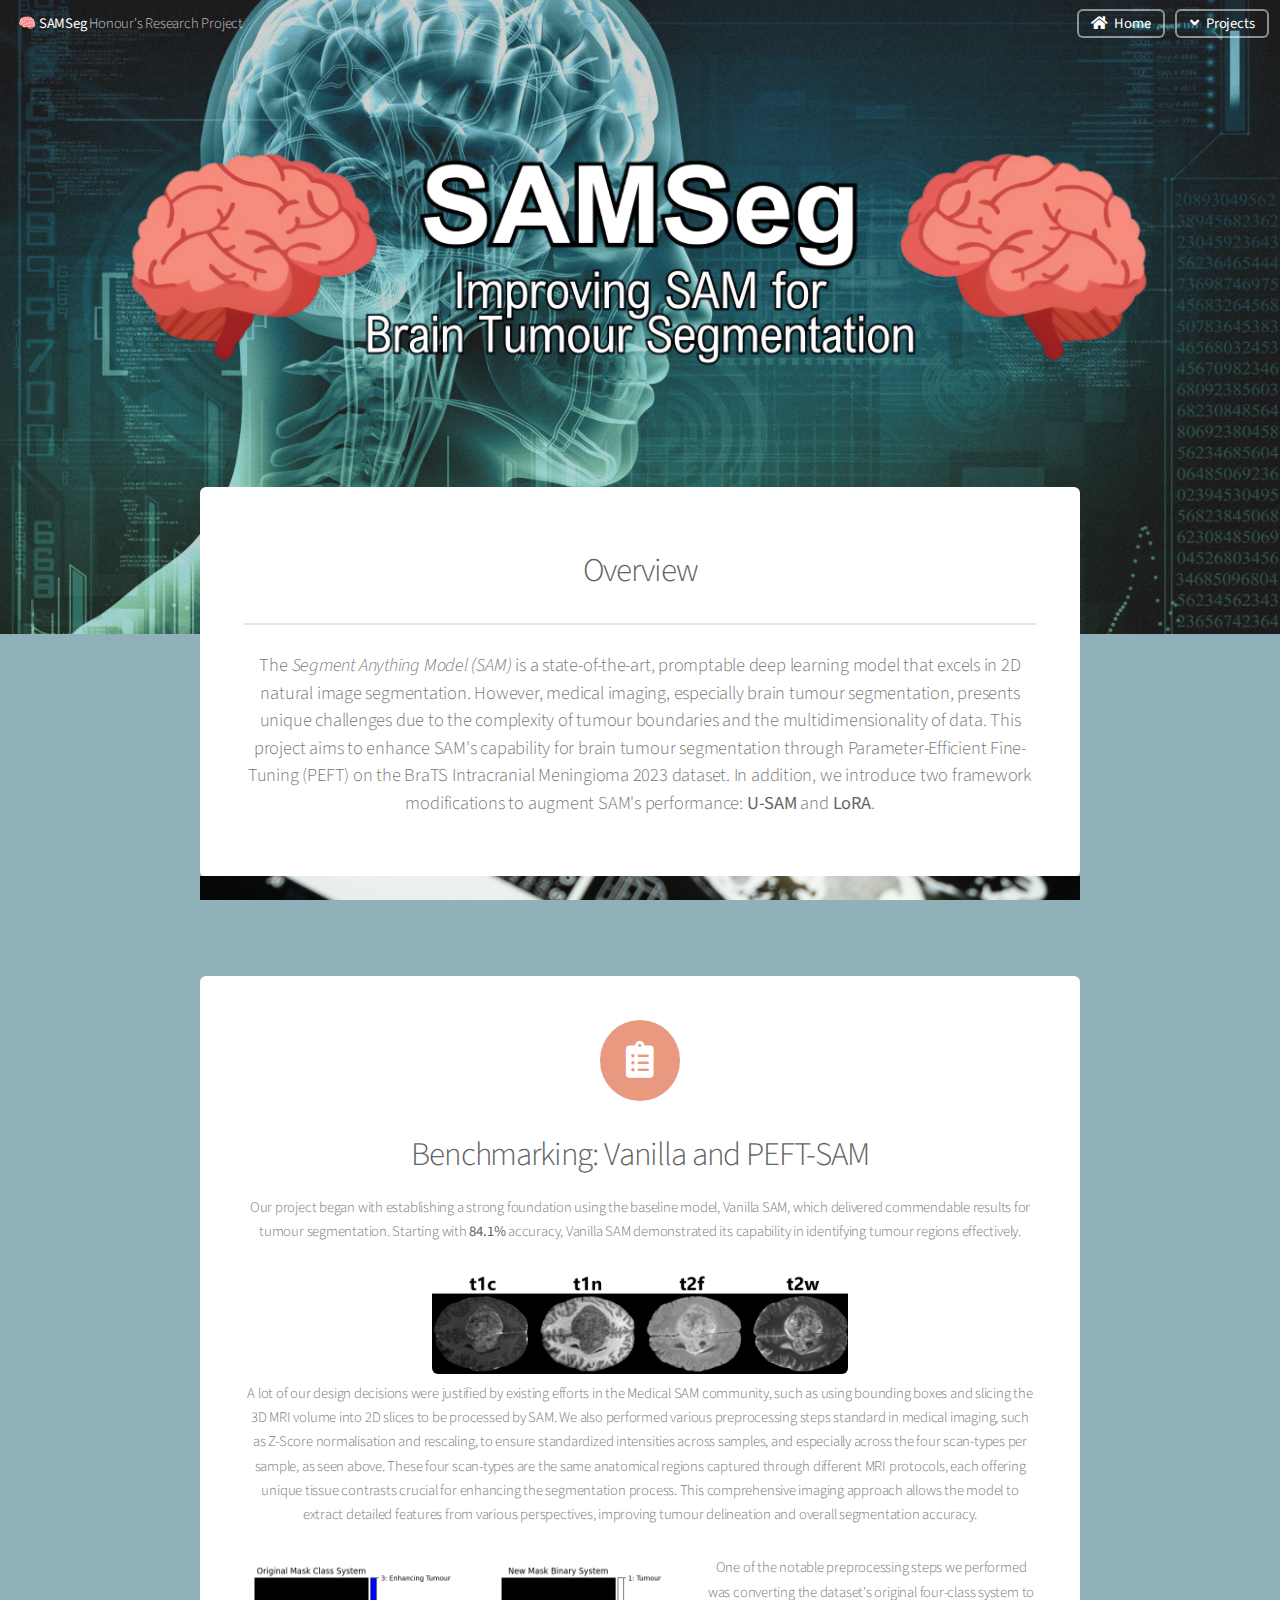
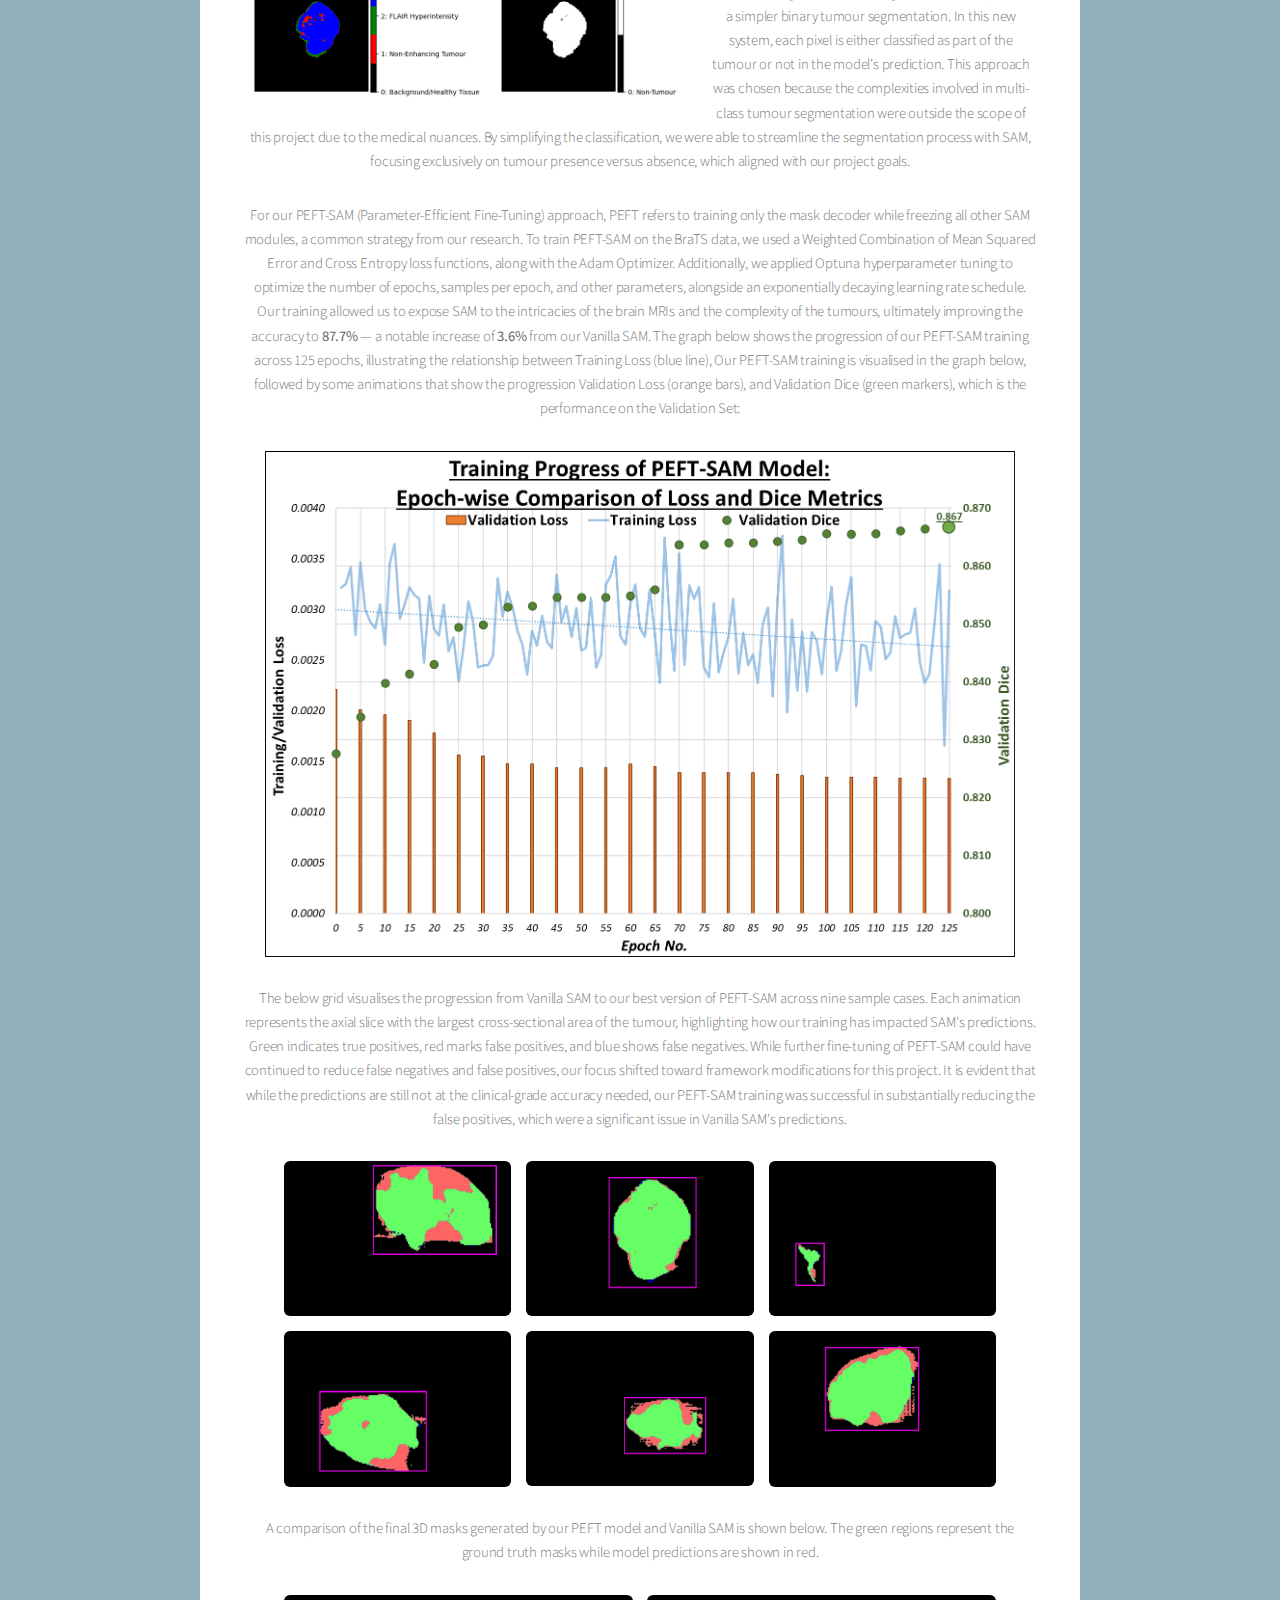
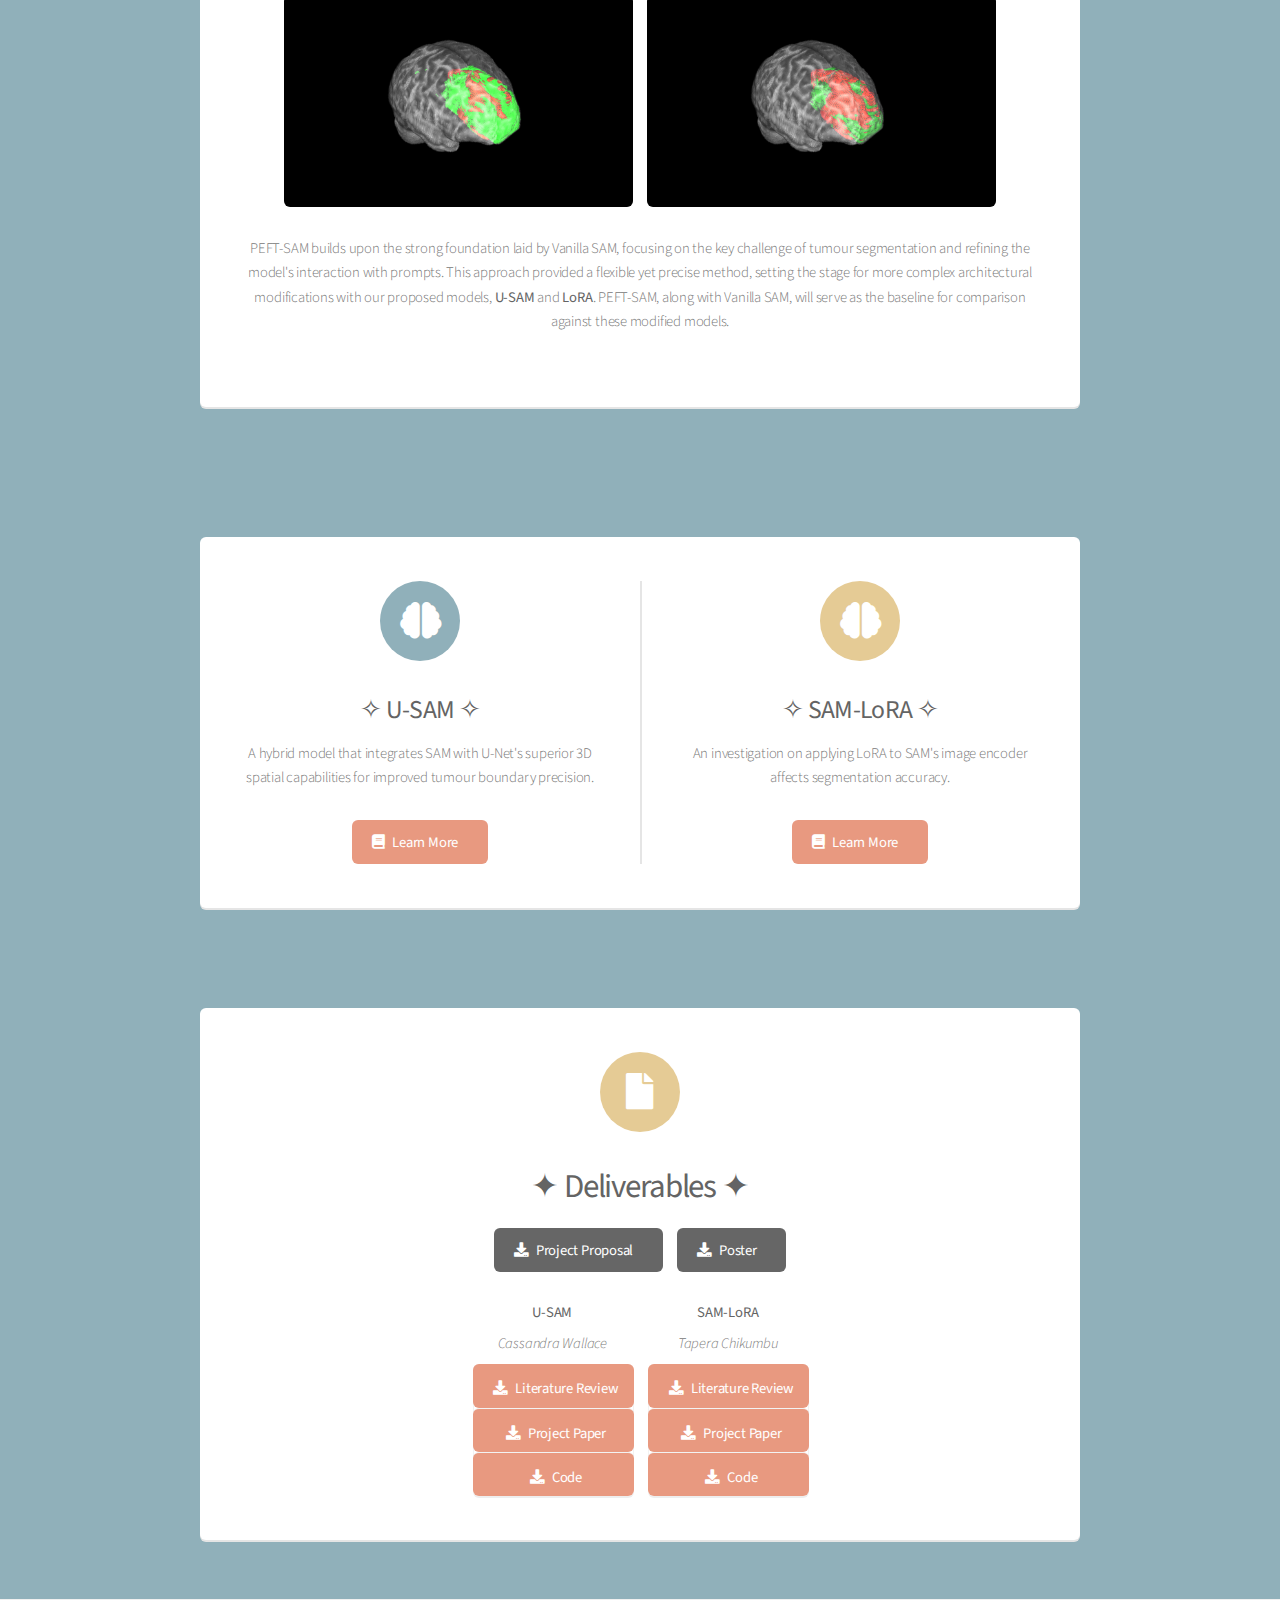
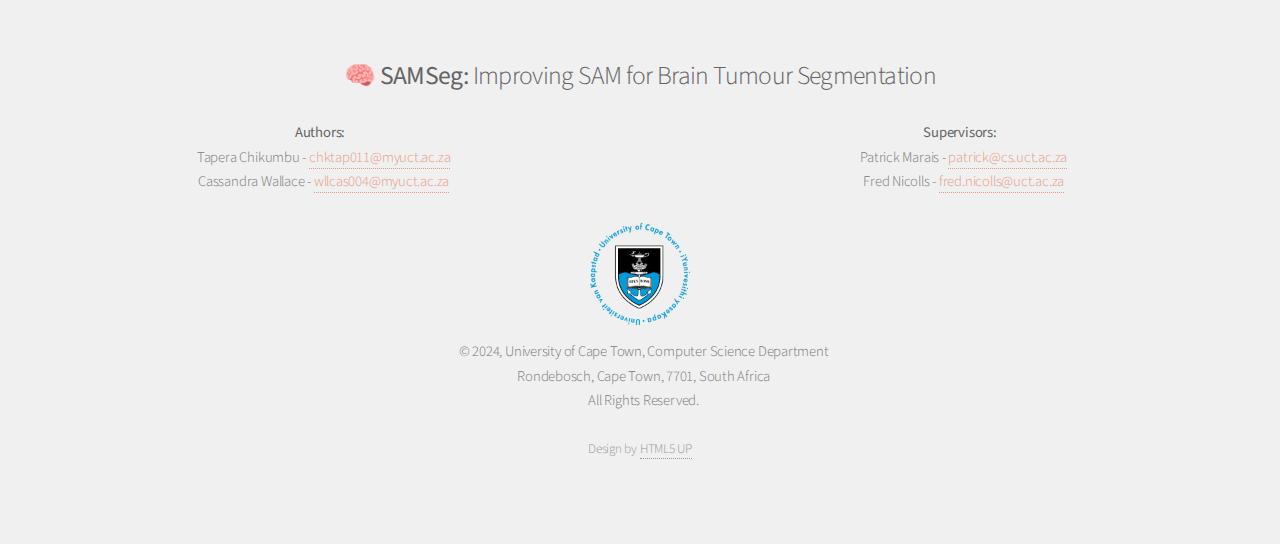
==== commit 02269ed2: "Cleaned up deliverables list" ====
--- a/index.html
+++ b/index.html
@@ -190,20 +190,23 @@
 
 								<ul class="actions special">
 									<li class="del dropdown">
+										<p><strong>U-SAM</strong></p>
 										<p><i>Cassandra Wallace</i></p>
-										<a class="button primary icon solid fa-download"><t></t>&nbsp;&nbsp;&nbsp;&nbsp;U-SAM&nbsp;&nbsp;&nbsp;&nbsp;</a>
 										<ul class="del dropotron">
-											<li><a target="_blank" class="del" href="deliverables/SAMSeg - Literature Review - WLLCAS004.pdf ">Literature Review</a></li>
-											<li><a target="_blank" class="del" href="deliverables/SAMSeg - U-SAM Final Paper - WLLCAS004.pdf">Project Paper</a></li>
+											<li><a target="_blank" class="button primary icon solid fa-download" href="deliverables/SAMSeg - Literature Review - WLLCAS004.pdf ">Literature Review</a></li>
+											<li><a target="_blank" class="button primary icon solid fa-download" href="deliverables/SAMSeg - U-SAM Final Paper - WLLCAS004.pdf">Project Paper</a></li>
+											<li><a target="_blank" class="button primary icon solid fa-download" href="deliverables/SAMSeg - U-SAM Code - WLLCAS004.zip">Code</a></li>
 										</ul>
 									</li>
 
 									<li class="del dropdown">
+										<p><strong>SAM-LoRA</strong></p>
 										<p><i>Tapera Chikumbu</i></p>
-										<a class="button primary icon solid fa-download">SAM-LoRA</a>
 										<ul class="del dropotron">
-											<li><a target="_blank" class="del" href="deliverables/SAMSeg - Literature Review - CHKTAP011.pdf">Literature Review</a></li>
-											<li><a target="_blank" class="del" href="deliverables/SAMSeg - SAMSeg-LoRA Final Paper - CHKTAP011.pdf">Project Paper</a></li>
+											<li><a target="_blank" class="button primary icon solid fa-download" href="deliverables/SAMSeg - Literature Review - CHKTAP011.pdf">Literature Review</a></li>
+											<li><a target="_blank" class="button primary icon solid fa-download" href="deliverables/SAMSeg - SAMSeg-LoRA Final Paper - CHKTAP011.pdf">Project Paper</a></li>
+											<li><a target="_blank" class="button primary icon solid fa-download" href="deliverables/SAMSeg - SAMSEG-LoRA Code - CHKTAP011.zip">Code</a></li>
+											
 										</ul>
 									</li>
 								</ul>
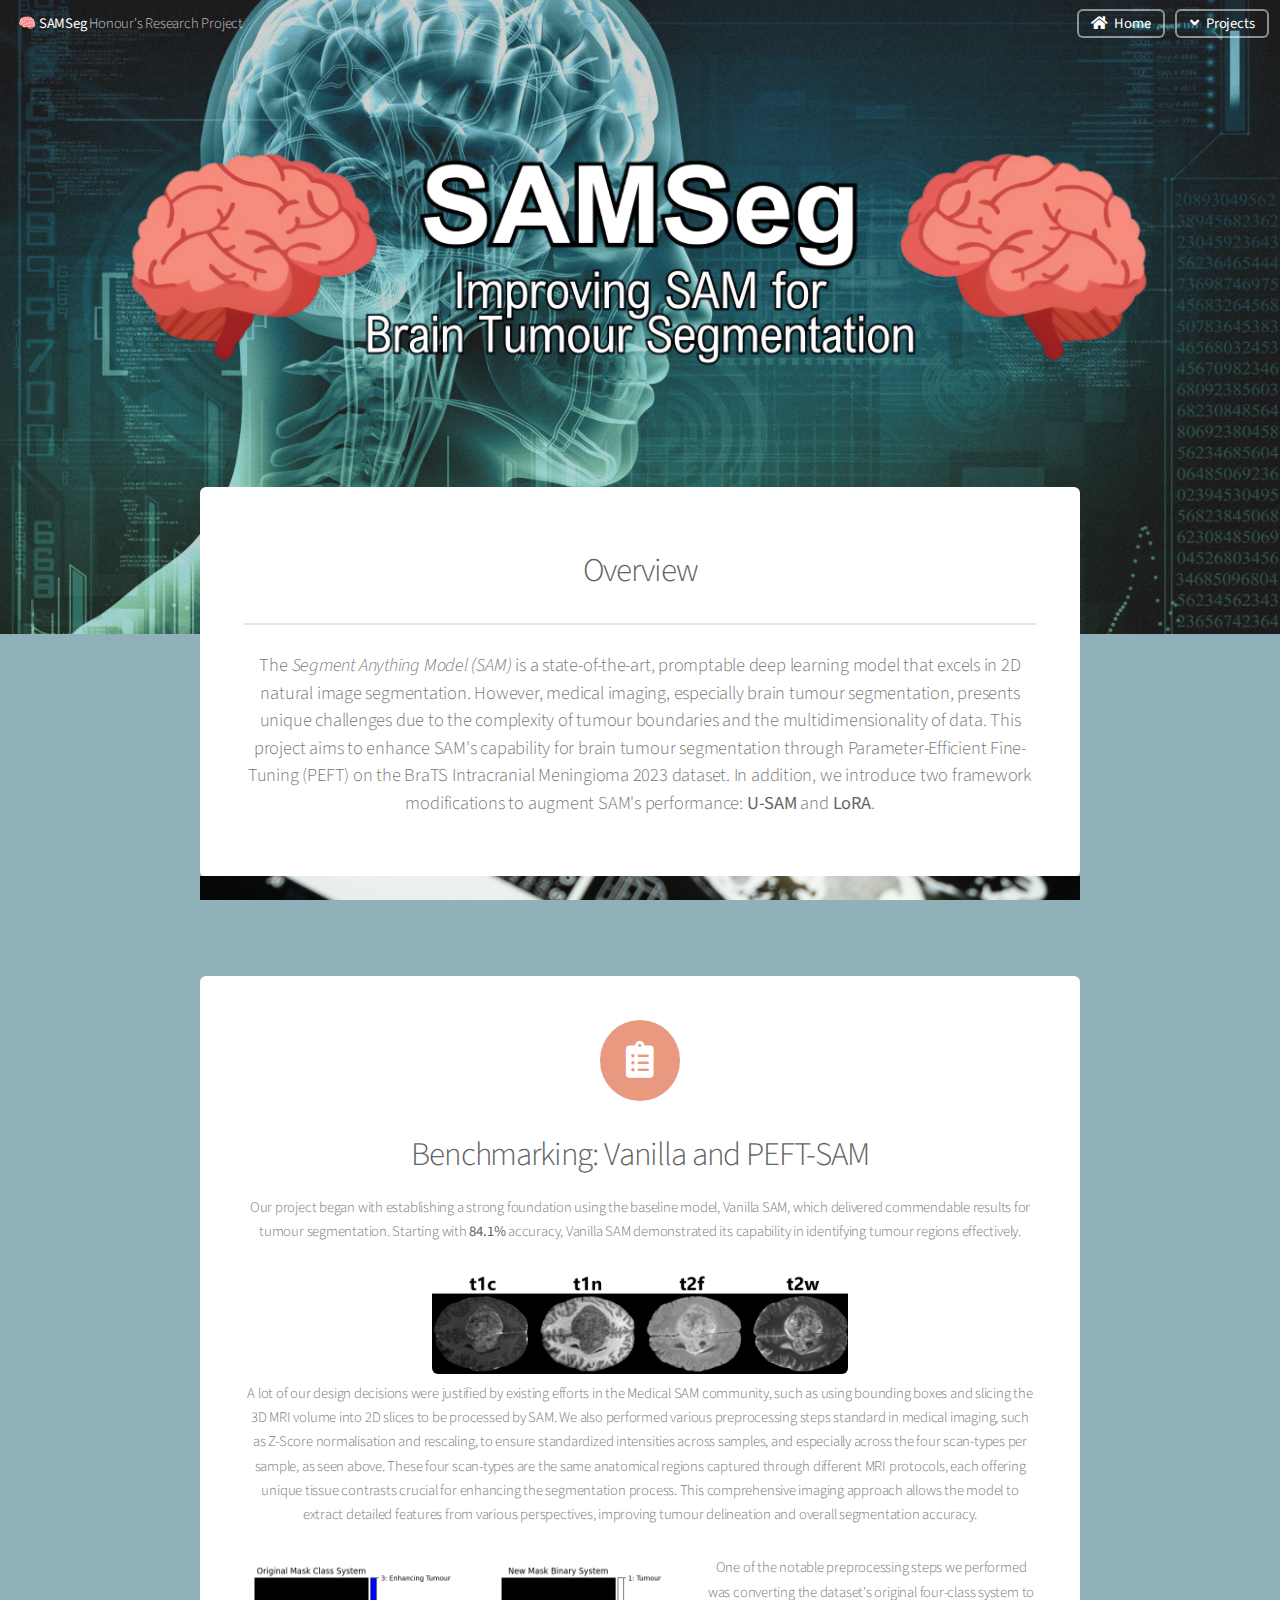
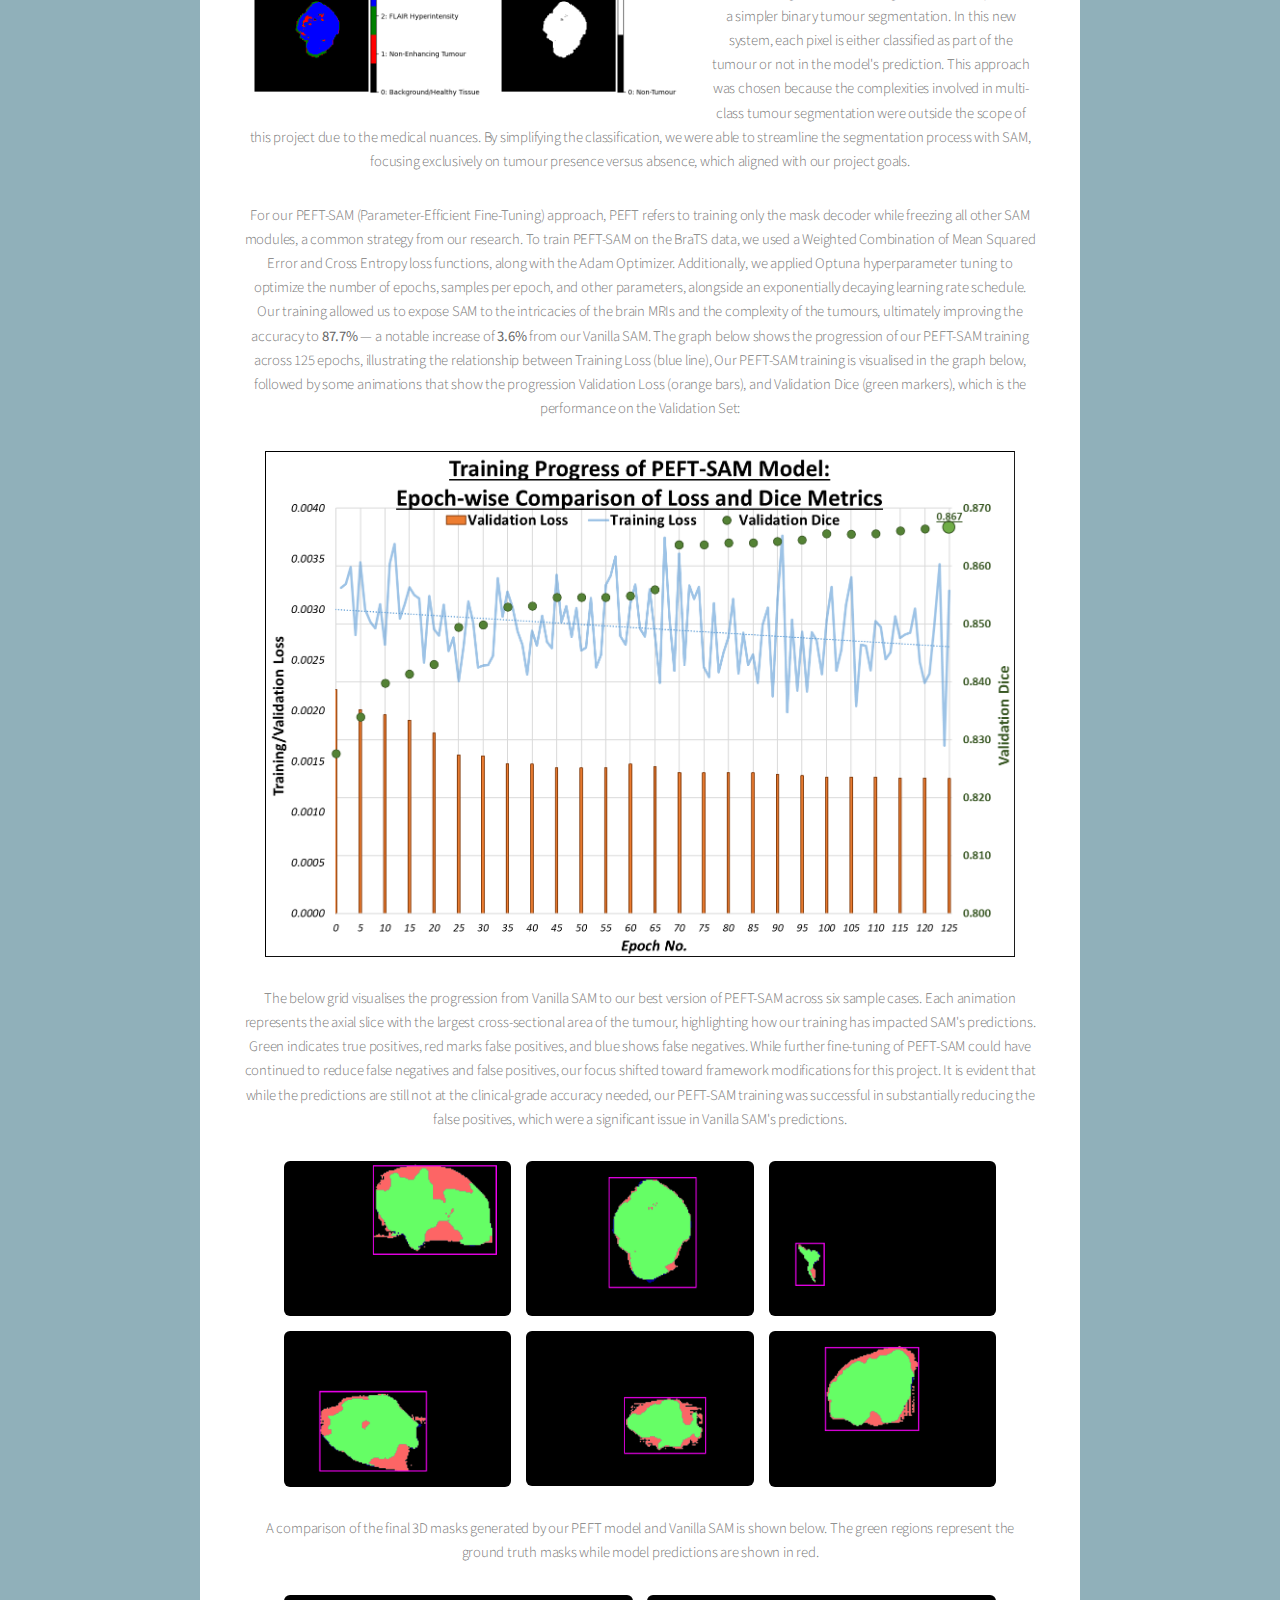
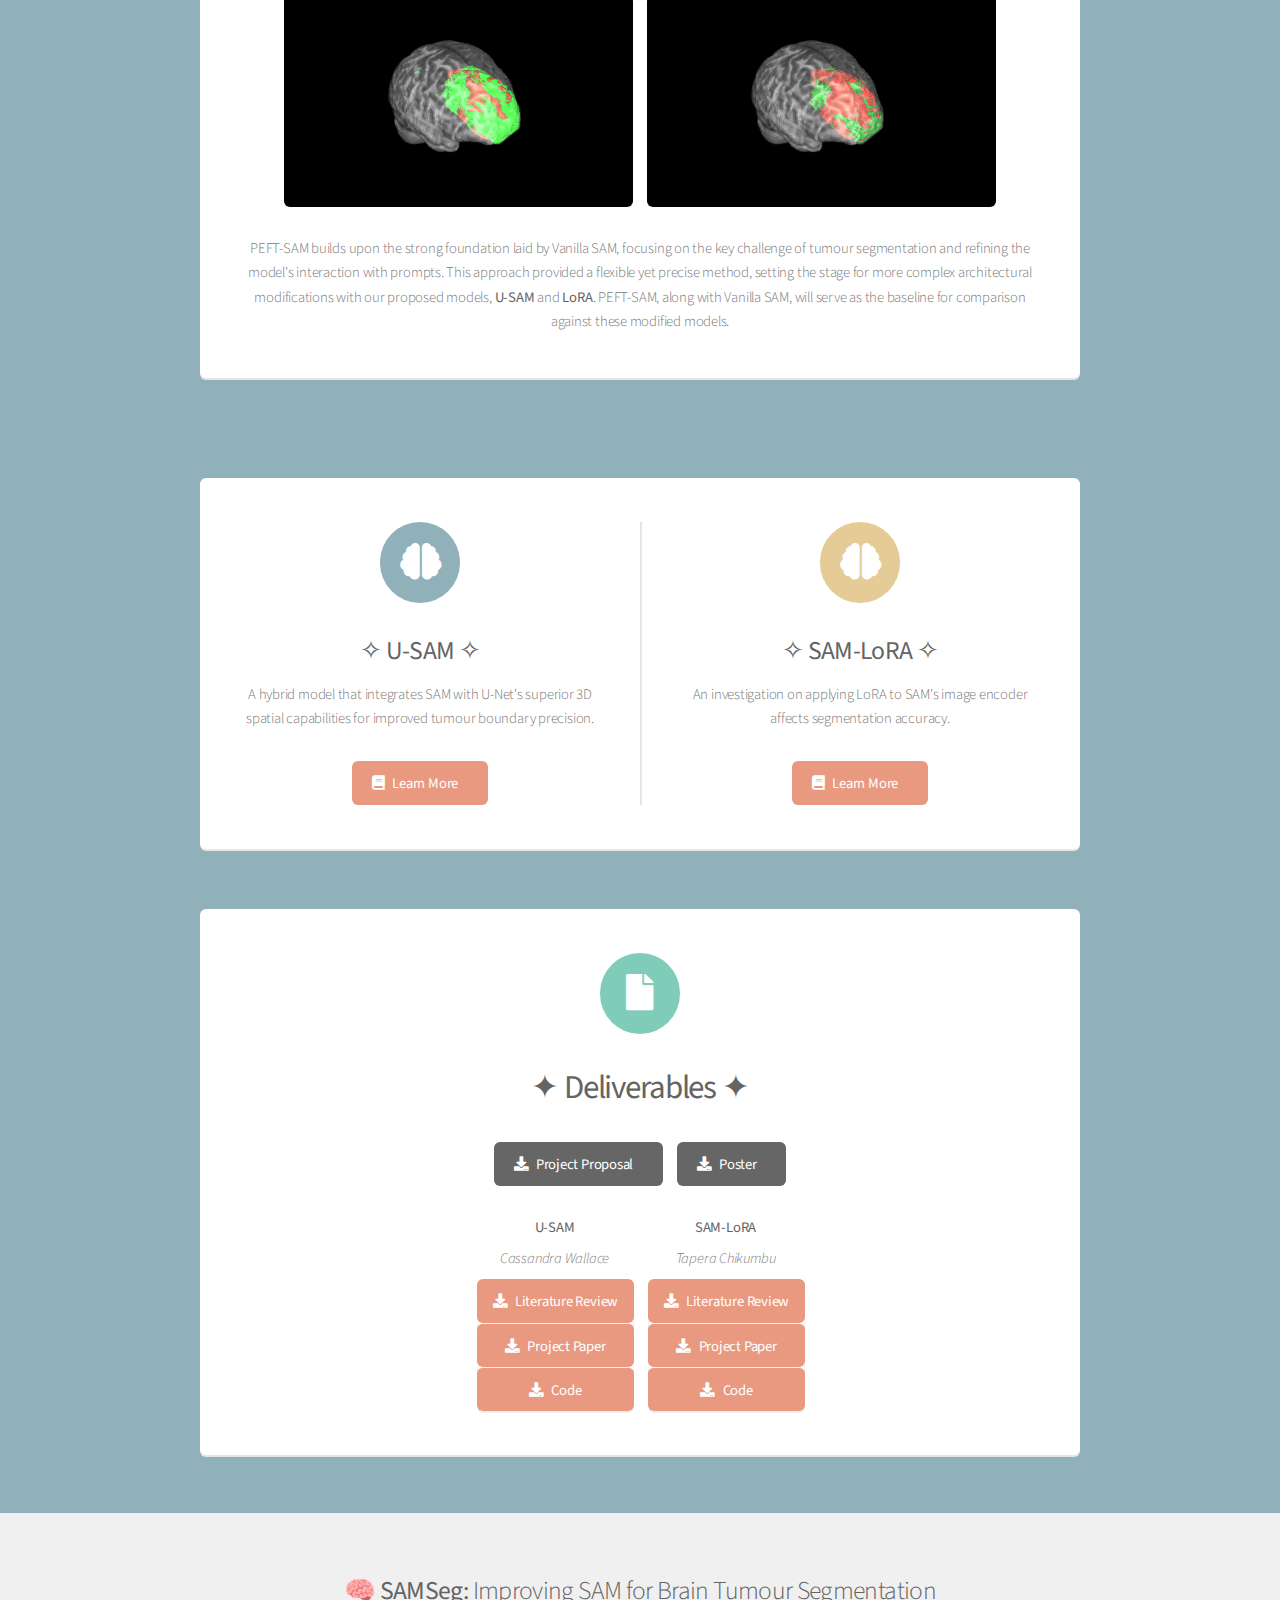
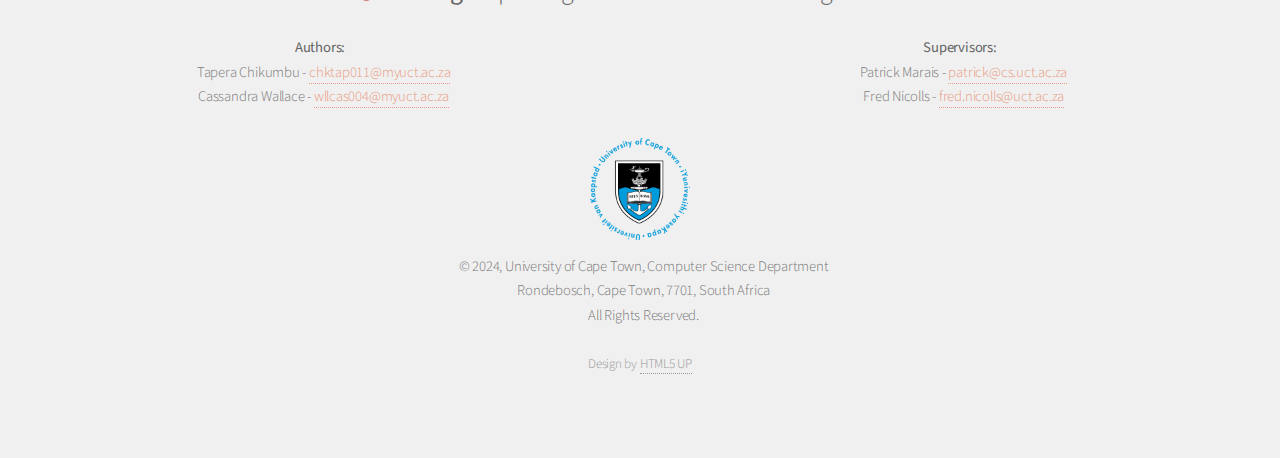
==== commit f0471e41: "Minor styling to landing" ====
--- a/index.html
+++ b/index.html
@@ -61,7 +61,7 @@
 
 					<div class="parallax" style="background-image: url(images/decoration/decoration1.jpg);"></div>
 
-					<section class="box special" style="margin-top: 0px">
+					<section class="box special" style="margin-bottom: 0px">
 						<div class="row.aln-middle">
 							<section>
 								<span class="icon solid major fa-clipboard-list accent2"></span>
@@ -111,7 +111,7 @@
 
 								<img style="display: block; margin: auto; margin-bottom: 30px; width: 100%; max-width: 750px; height: auto;" src="images/PEFT/peft_training.png" alt="PEFT-SAM Training Progress"/>
 
-								<p>The below grid visualises the progression from Vanilla SAM to our best version of PEFT-SAM across nine sample cases.
+								<p>The below grid visualises the progression from Vanilla SAM to our best version of PEFT-SAM across six sample cases.
 									Each animation represents the axial slice with the largest cross-sectional area of the tumour, highlighting how our training has
 									impacted SAM's predictions. Green indicates true positives, red marks false positives, and blue shows false negatives.
 									While further fine-tuning of PEFT-SAM could have continued to reduce false negatives and false positives, our focus shifted
@@ -145,7 +145,7 @@
 									</div>
 								</div>
 
-								<p style="margin-top: 30px">
+								<p style="margin-top: 30px; margin-bottom: 0px">
 									PEFT-SAM builds upon the strong foundation laid by Vanilla SAM, focusing on the key challenge of tumour segmentation and refining
 									the model's interaction with prompts. This approach provided a flexible yet precise method, setting the stage for more complex architectural
 									modifications with our proposed models, <strong>U-SAM</strong> and <strong>LoRA</strong>. PEFT-SAM, along with Vanilla SAM, will serve as the baseline for comparison
@@ -174,13 +174,13 @@
 						</div>
 					</section>
 
-					<div class="parallax"></div>
+					<!-- <div class="parallax"></div> -->
 
 					<div class="row.aln-middle">
 						<div class="col-6 col-12-narrower">
-							<section class="box special"  style="margin: 0px">
-								<span class="icon solid major fa-file accent5"></span>
-								<h2>&#10022; <strong>Deliverables</strong> &#10022;</h2>
+							<section class="box special"  style="margin-top: 60px; margin-bottom: 0px">
+								<span class="icon solid major fa-file accent3"></span>
+								<h2 style="margin-bottom: 30px">&#10022; <strong>Deliverables</strong> &#10022;</h2>
 								<!-- <p>A collection of this research project's artefacts can be found below:</p> -->
 
 								<ul class="actions special">
@@ -193,9 +193,9 @@
 										<p><strong>U-SAM</strong></p>
 										<p><i>Cassandra Wallace</i></p>
 										<ul class="del dropotron">
-											<li><a target="_blank" class="button primary icon solid fa-download" href="deliverables/SAMSeg - Literature Review - WLLCAS004.pdf ">Literature Review</a></li>
-											<li><a target="_blank" class="button primary icon solid fa-download" href="deliverables/SAMSeg - U-SAM Final Paper - WLLCAS004.pdf">Project Paper</a></li>
-											<li><a target="_blank" class="button primary icon solid fa-download" href="deliverables/SAMSeg - U-SAM Code - WLLCAS004.zip">Code</a></li>
+											<li><a style="padding: 0px 15px" target="_blank" class="button primary icon solid fa-download" href="deliverables/SAMSeg - Literature Review - WLLCAS004.pdf ">Literature Review</a></li>
+											<li><a style="padding: 0px 15px" target="_blank" class="button primary icon solid fa-download" href="deliverables/SAMSeg - U-SAM Final Paper - WLLCAS004.pdf">Project Paper</a></li>
+											<li><a style="padding: 0px 15px" target="_blank" class="button primary icon solid fa-download" href="deliverables/SAMSeg - U-SAM Code - WLLCAS004.zip">Code</a></li>
 										</ul>
 									</li>
 
@@ -203,10 +203,9 @@
 										<p><strong>SAM-LoRA</strong></p>
 										<p><i>Tapera Chikumbu</i></p>
 										<ul class="del dropotron">
-											<li><a target="_blank" class="button primary icon solid fa-download" href="deliverables/SAMSeg - Literature Review - CHKTAP011.pdf">Literature Review</a></li>
-											<li><a target="_blank" class="button primary icon solid fa-download" href="deliverables/SAMSeg - SAMSeg-LoRA Final Paper - CHKTAP011.pdf">Project Paper</a></li>
-											<li><a target="_blank" class="button primary icon solid fa-download" href="deliverables/SAMSeg - SAMSEG-LoRA Code - CHKTAP011.zip">Code</a></li>
-											
+											<li><a style="padding: 0px 15px" target="_blank" class="button primary icon solid fa-download" href="deliverables/SAMSeg - Literature Review - CHKTAP011.pdf">Literature Review</a></li>
+											<li><a style="padding: 0px 15px" target="_blank" class="button primary icon solid fa-download" href="deliverables/SAMSeg - SAMSeg-LoRA Final Paper - CHKTAP011.pdf">Project Paper</a></li>
+											<li><a style="padding: 0px 15px" target="_blank" class="button primary icon solid fa-download" href="deliverables/SAMSeg - SAMSEG-LoRA Code - CHKTAP011.zip">Code</a></li>
 										</ul>
 									</li>
 								</ul>
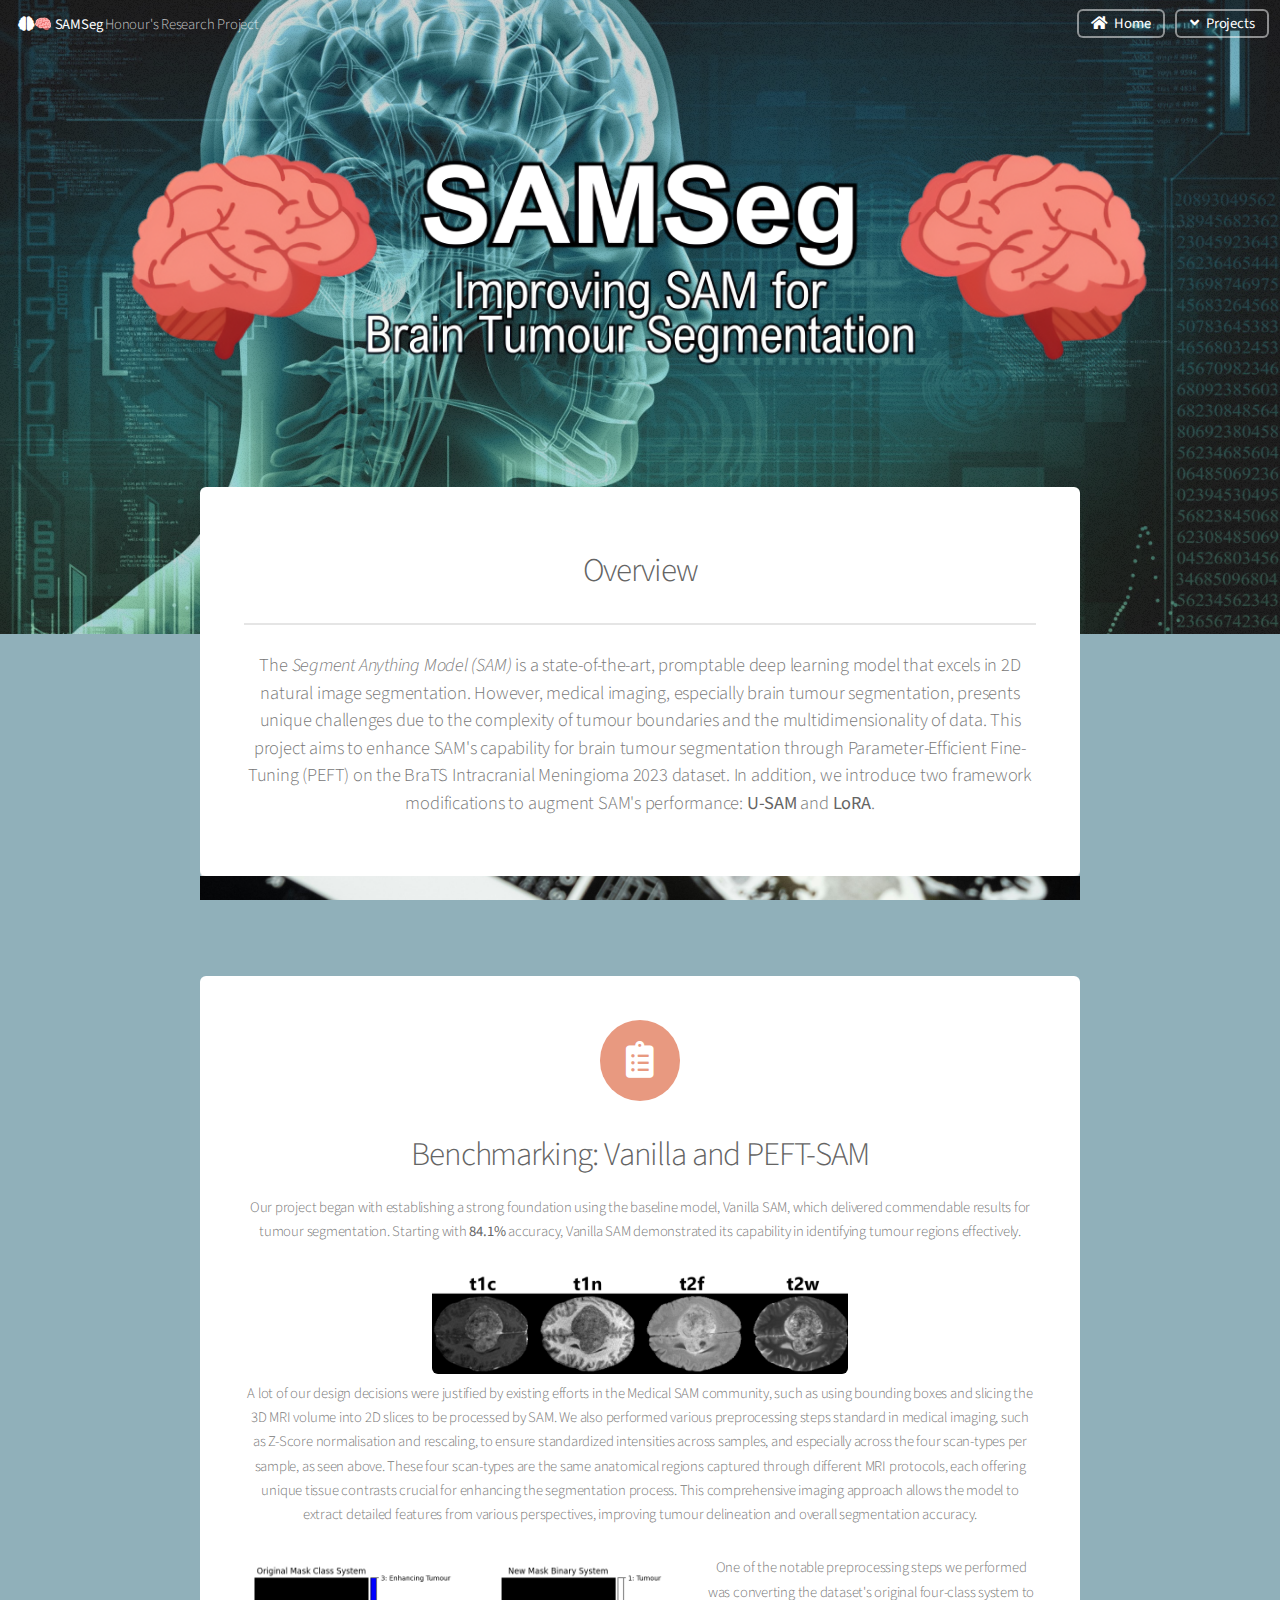
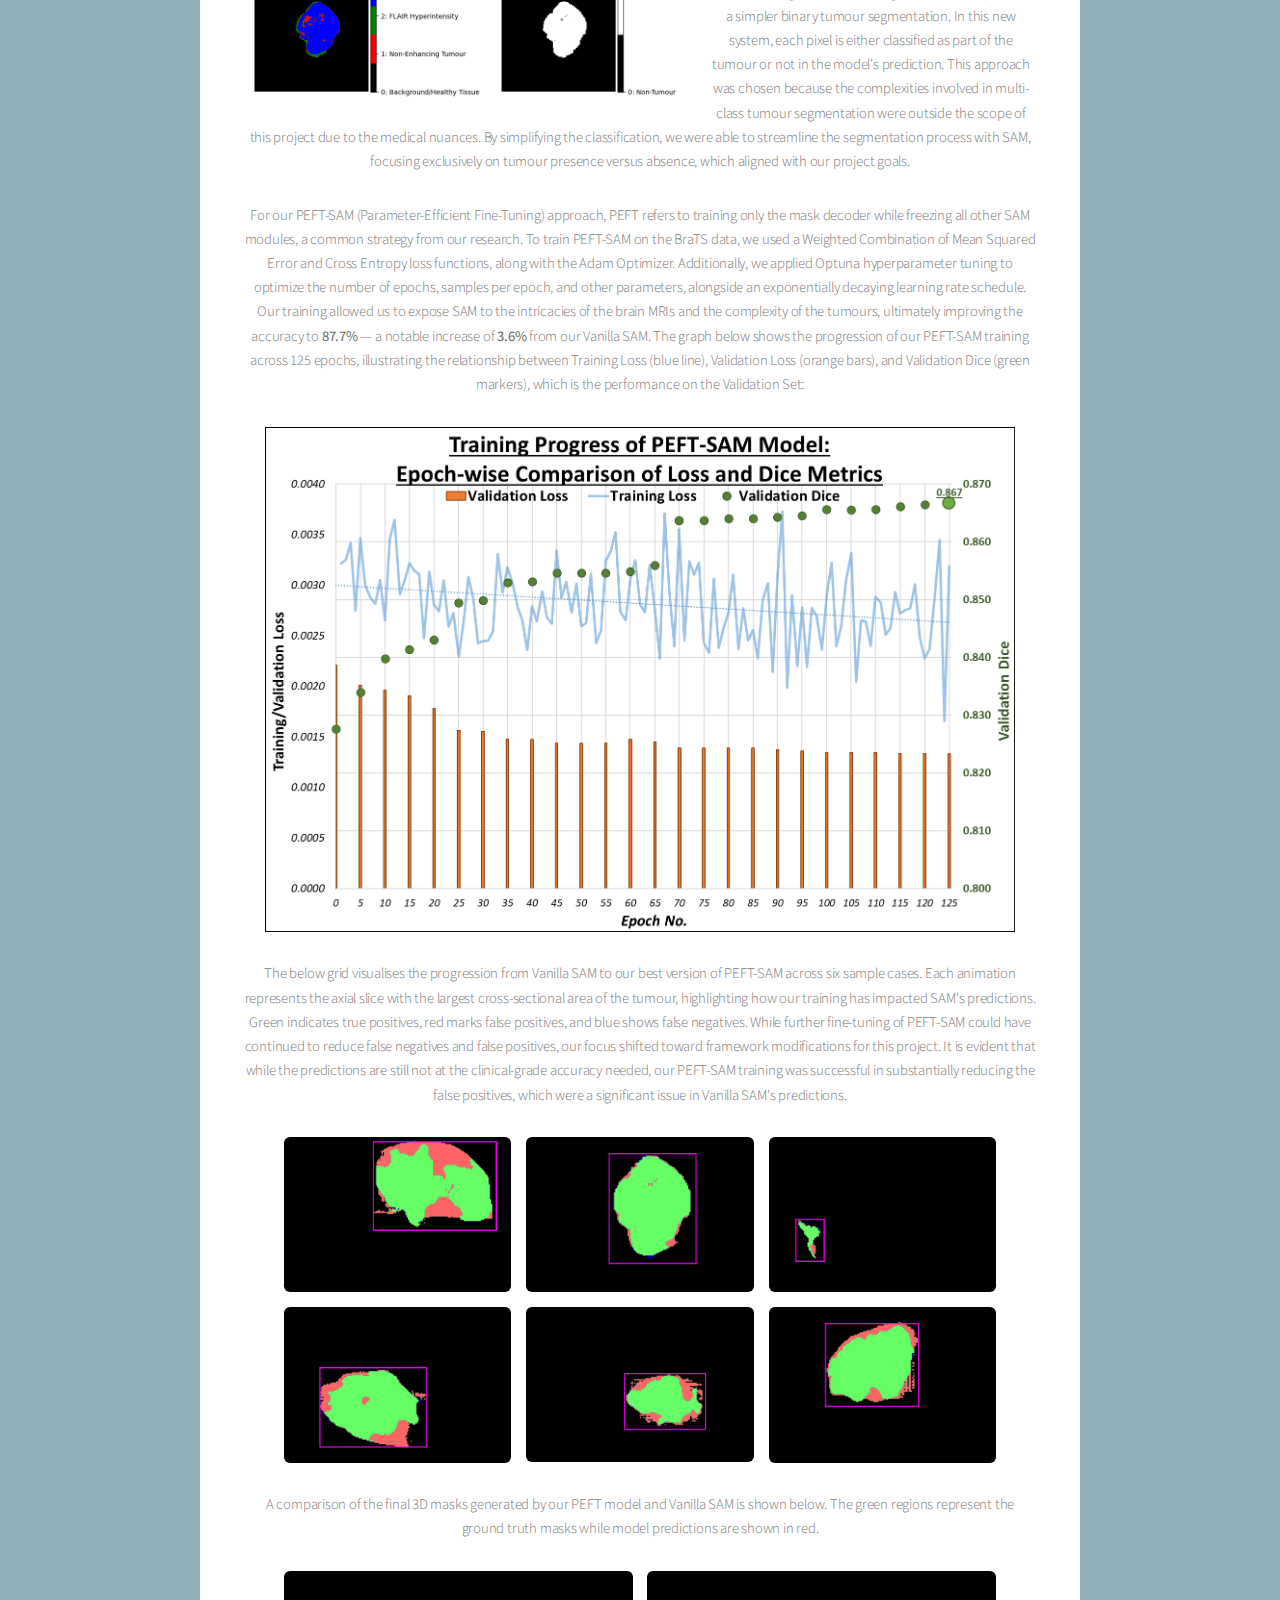
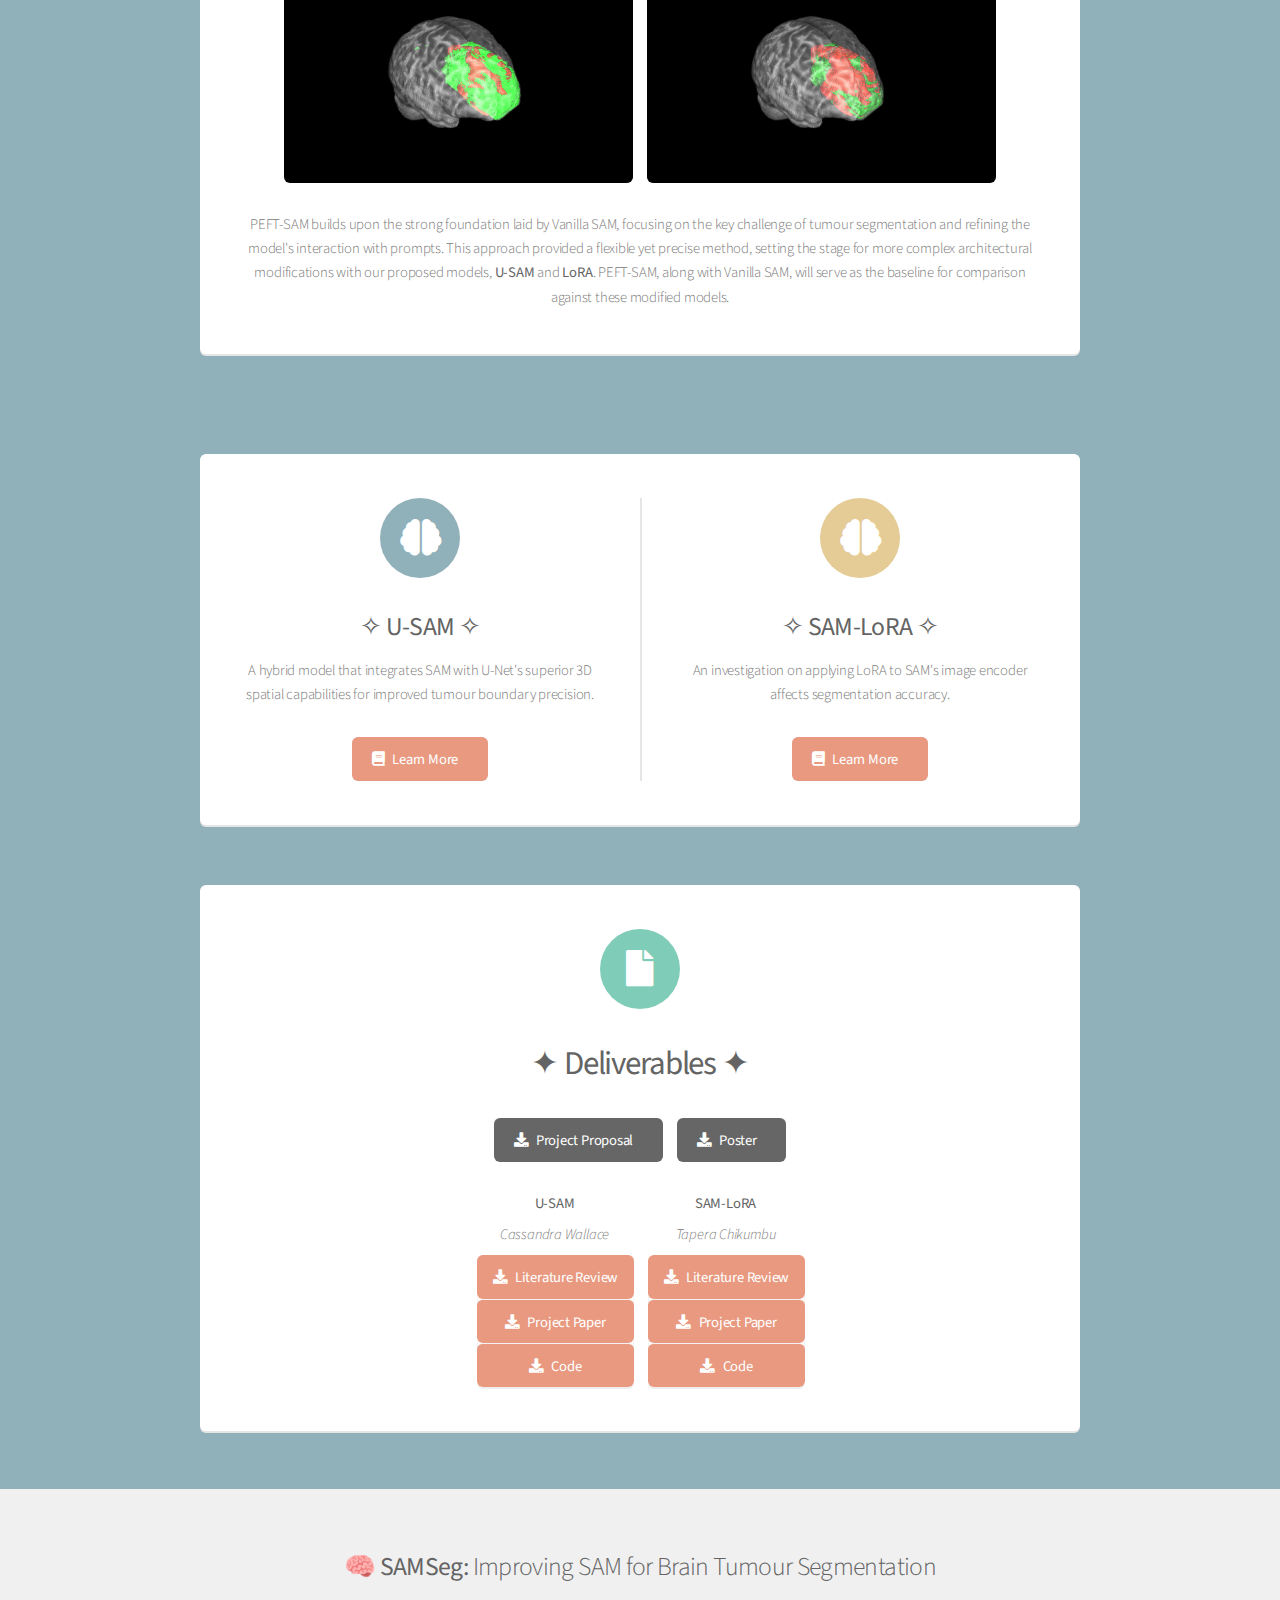
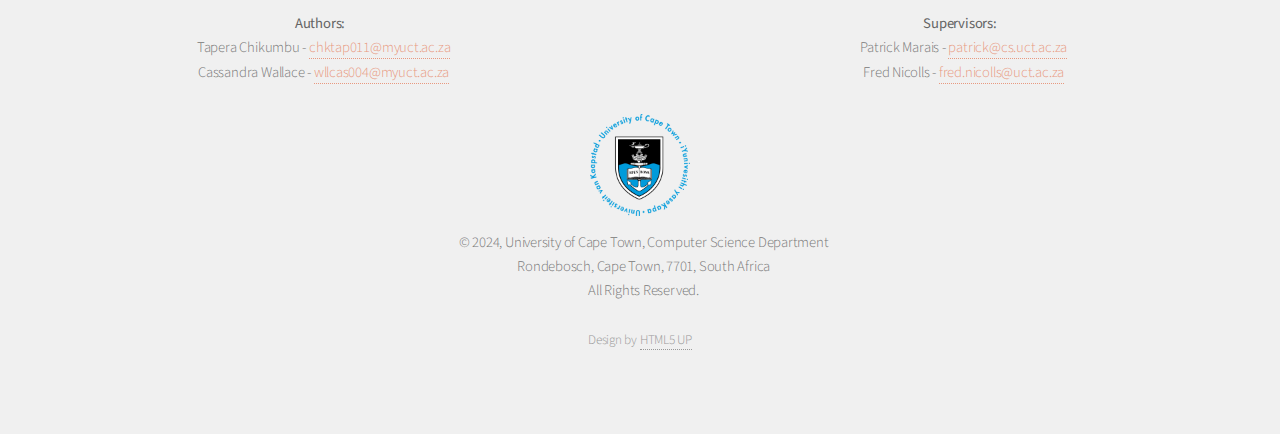
==== commit 2e7a9be3: "Finished U-SAM edits" ====
--- a/index.html
+++ b/index.html
@@ -19,7 +19,7 @@
 
 			<!-- Header -->
 				<header id="header" class="alt">
-					<h1><a href="index.html">&#129504; SAMSeg</a> Honour's Research Project</h1>
+					<h1><a class="icon solid fa-brain" href="index.html">&#129504; SAMSeg</a> Honour's Research Project</h1>
 					<nav id="nav">
 						<ul>
 							<li><a href="index.html" class="button icon solid fa-home">Home</a></li>
@@ -106,7 +106,6 @@
 									Our training allowed us to expose SAM to the intricacies of the brain MRIs and the complexity of the tumours,
 									ultimately improving the accuracy to <strong>87.7%</strong> — a notable increase of <strong>3.6%</strong> from our Vanilla SAM.
 									The graph below shows the progression of our PEFT-SAM training across 125 epochs, illustrating the relationship between Training Loss (blue line),
-									Our PEFT-SAM training is visualised in the graph below, followed by some animations that show the progression
 									Validation Loss (orange bars), and Validation Dice (green markers), which is the performance on the Validation Set:</p>
 
 								<img style="display: block; margin: auto; margin-bottom: 30px; width: 100%; max-width: 750px; height: auto;" src="images/PEFT/peft_training.png" alt="PEFT-SAM Training Progress"/>
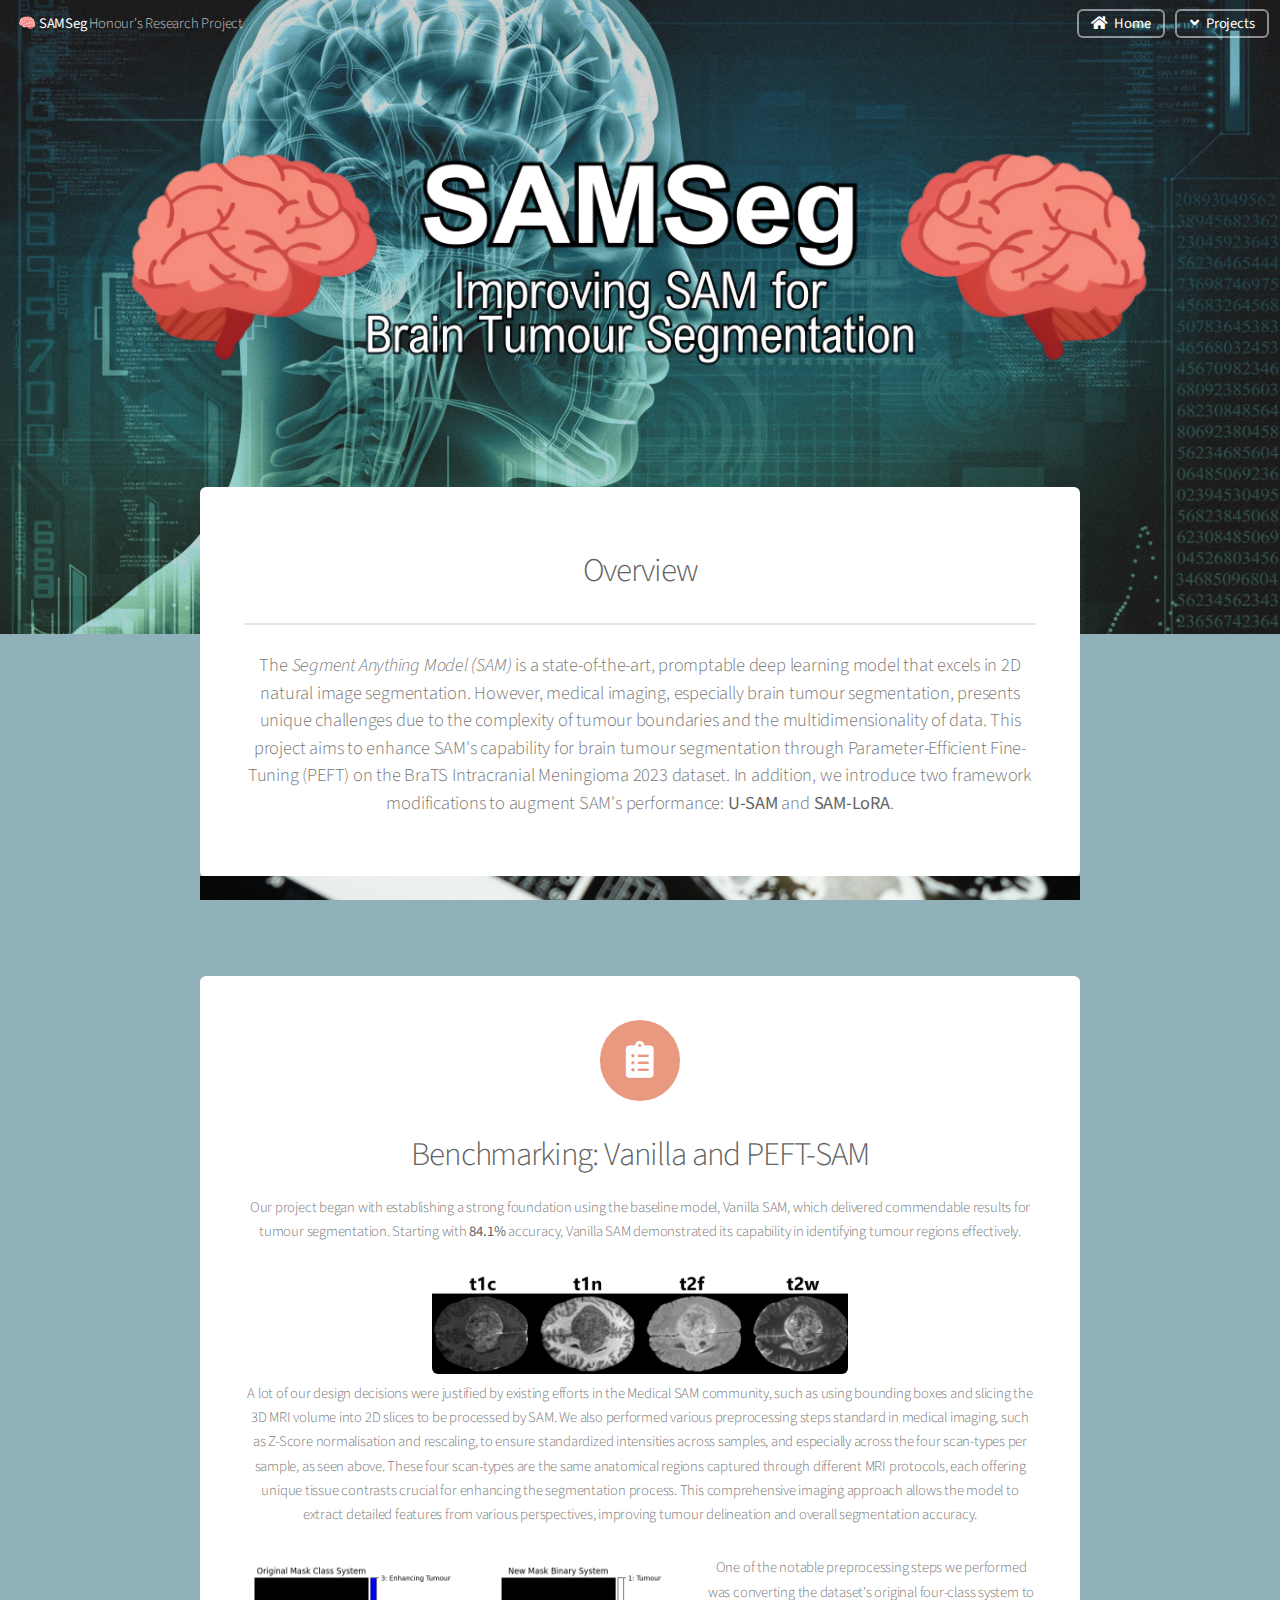
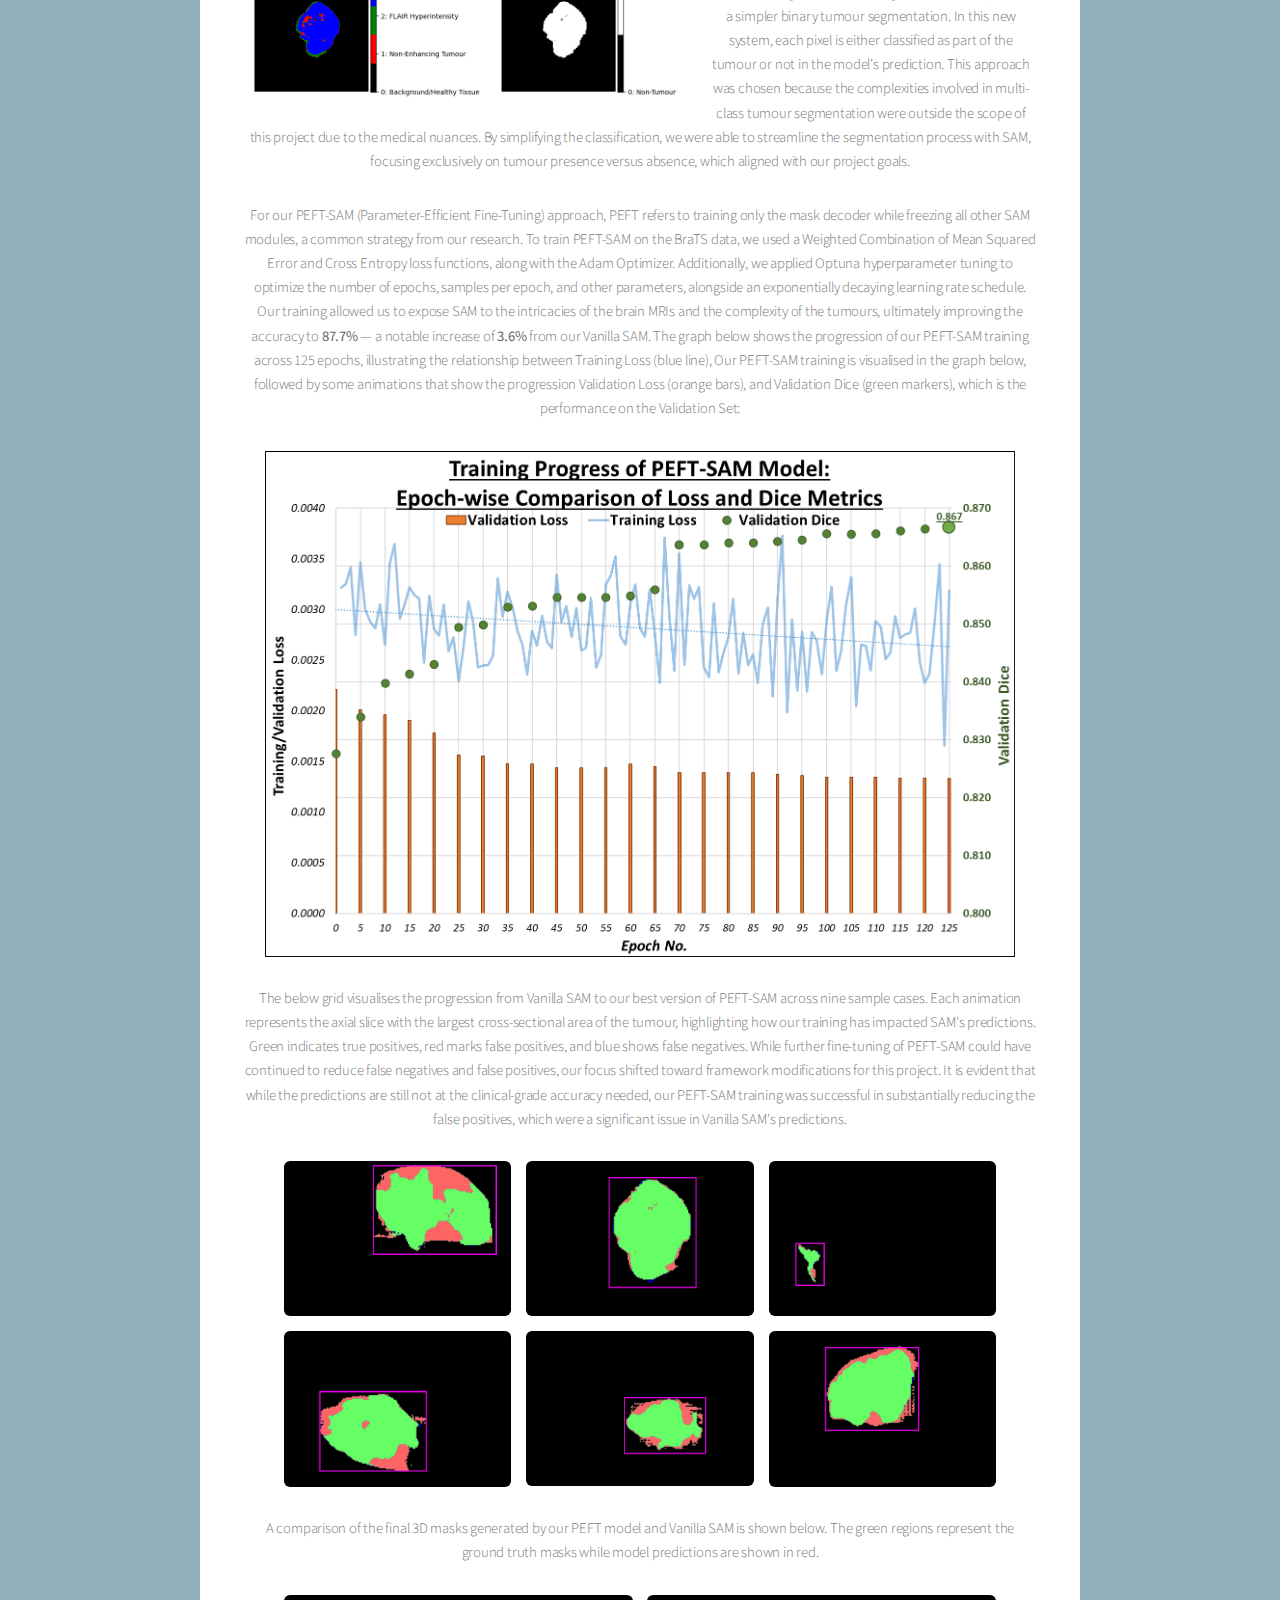
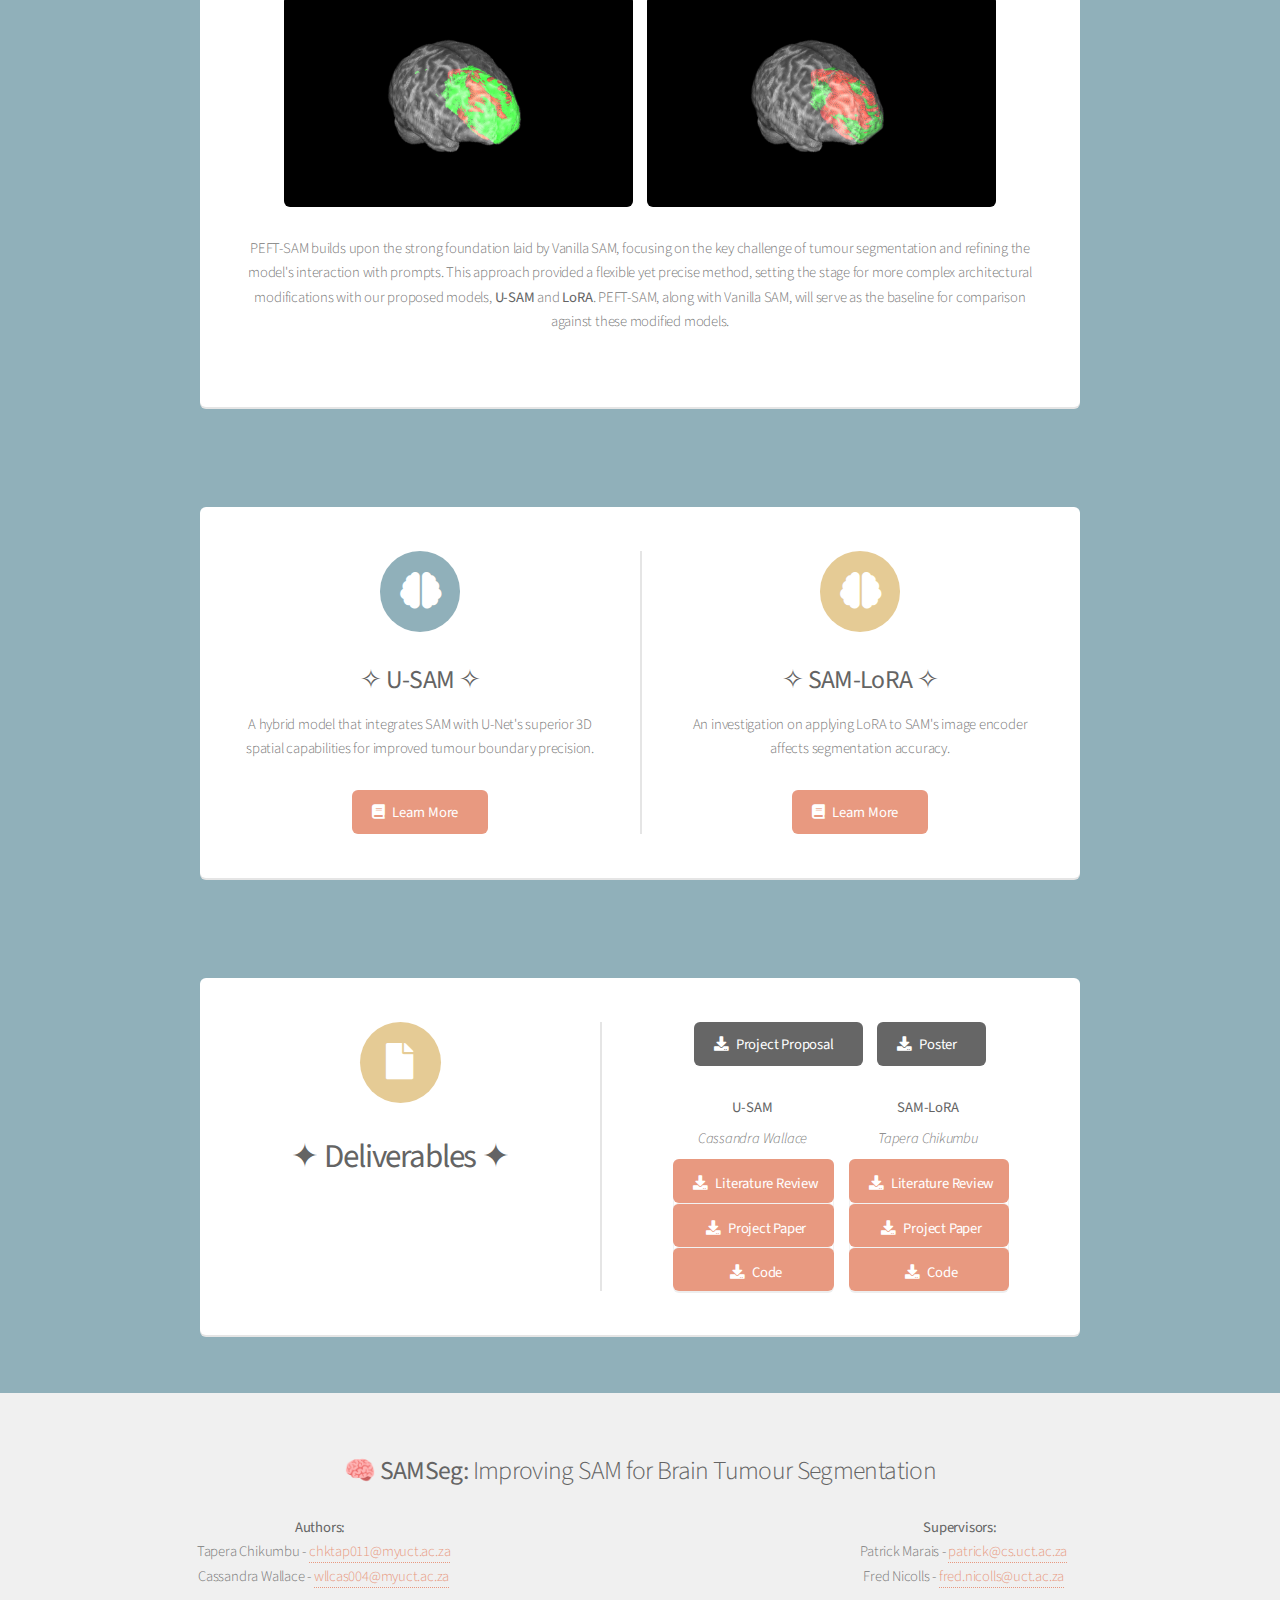
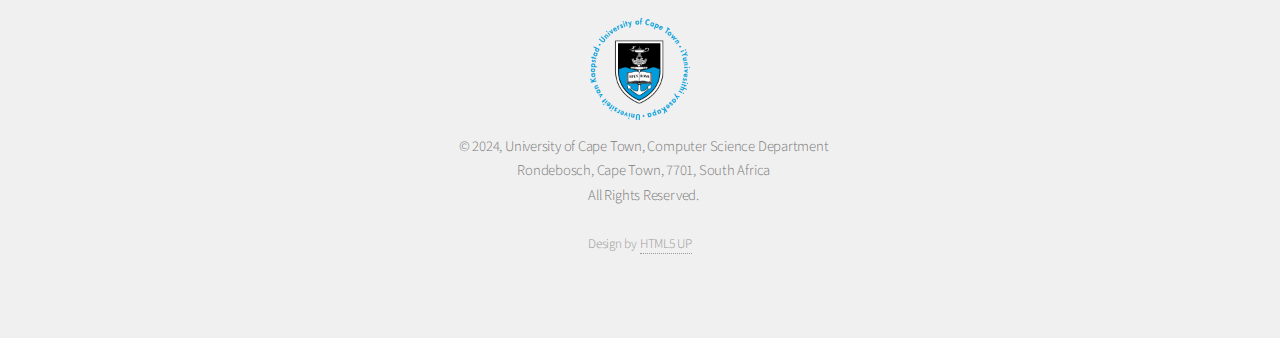
==== commit 716baa91: "Transformed delierables to landscape" ====
--- a/index.html
+++ b/index.html
@@ -19,7 +19,7 @@
 
 			<!-- Header -->
 				<header id="header" class="alt">
-					<h1><a class="icon solid fa-brain" href="index.html">&#129504; SAMSeg</a> Honour's Research Project</h1>
+					<h1><a href="index.html">&#129504; SAMSeg</a> Honour's Research Project</h1>
 					<nav id="nav">
 						<ul>
 							<li><a href="index.html" class="button icon solid fa-home">Home</a></li>
@@ -55,19 +55,18 @@
 								brain tumour segmentation through Parameter-Efficient Fine-Tuning
 								(PEFT) on the BraTS Intracranial Meningioma 2023 dataset. In addition,
 								we introduce two framework modifications to augment SAM's performance:
-								<strong>U-SAM</strong> and <strong>LoRA</strong>.</p>
+								<strong>U-SAM</strong> and <strong>SAM-LoRA</strong>.</p>
 						</header>
 					</section>
 
 					<div class="parallax" style="background-image: url(images/decoration/decoration1.jpg);"></div>
 
-					<section class="box special" style="margin-bottom: 0px">
+					<section class="box special" style="margin: 0">
 						<div class="row.aln-middle">
 							<section>
 								<span class="icon solid major fa-clipboard-list accent2"></span>
 								<!-- <h2>&#10022; Benchmarking: Vanilla and PEFT-SAM &#10022;</h2> -->
 								<h2> Benchmarking: Vanilla and PEFT-SAM </h2>
-
 
 								<p>Our project began with establishing a strong foundation using the baseline model, Vanilla SAM, 
 									which delivered commendable results for tumour segmentation. Starting with <strong>84.1%</strong> accuracy, 
@@ -106,11 +105,12 @@
 									Our training allowed us to expose SAM to the intricacies of the brain MRIs and the complexity of the tumours,
 									ultimately improving the accuracy to <strong>87.7%</strong> — a notable increase of <strong>3.6%</strong> from our Vanilla SAM.
 									The graph below shows the progression of our PEFT-SAM training across 125 epochs, illustrating the relationship between Training Loss (blue line),
+									Our PEFT-SAM training is visualised in the graph below, followed by some animations that show the progression
 									Validation Loss (orange bars), and Validation Dice (green markers), which is the performance on the Validation Set:</p>
 
 								<img style="display: block; margin: auto; margin-bottom: 30px; width: 100%; max-width: 750px; height: auto;" src="images/PEFT/peft_training.png" alt="PEFT-SAM Training Progress"/>
 
-								<p>The below grid visualises the progression from Vanilla SAM to our best version of PEFT-SAM across six sample cases.
+								<p>The below grid visualises the progression from Vanilla SAM to our best version of PEFT-SAM across nine sample cases.
 									Each animation represents the axial slice with the largest cross-sectional area of the tumour, highlighting how our training has
 									impacted SAM's predictions. Green indicates true positives, red marks false positives, and blue shows false negatives.
 									While further fine-tuning of PEFT-SAM could have continued to reduce false negatives and false positives, our focus shifted
@@ -123,6 +123,7 @@
 										<div class="col-4"><span class="image fit"><img src="images/PEFT/BraTS-MEN-01275-000.gif" alt=""></span></div>
 										<div class="col-4"><span class="image fit"><img src="images/PEFT/BraTS-MEN-01278-000.gif" alt=""></span></div>
 										<div class="col-4"><span class="image fit"><img src="images/PEFT/BraTS-MEN-01292-000.gif" alt=""></span></div>
+										<!-- Commented a few out to shorten the page. You can uncomment them if needed -->
 										<!-- <div class="col-4"><span class="image fit"><img src="images/PEFT/BraTS-MEN-01307-000.gif" alt=""></span></div> -->
 										<!-- <div class="col-4"><span class="image fit"><img src="images/PEFT/BraTS-MEN-01312-000.gif" alt=""></span></div> -->
 										<!-- <div class="col-4"><span class="image fit"><img src="images/PEFT/BraTS-MEN-01327-000.gif" alt=""></span></div> -->
@@ -144,7 +145,7 @@
 									</div>
 								</div>
 
-								<p style="margin-top: 30px; margin-bottom: 0px">
+								<p style="margin-top: 30px">
 									PEFT-SAM builds upon the strong foundation laid by Vanilla SAM, focusing on the key challenge of tumour segmentation and refining
 									the model's interaction with prompts. This approach provided a flexible yet precise method, setting the stage for more complex architectural
 									modifications with our proposed models, <strong>U-SAM</strong> and <strong>LoRA</strong>. PEFT-SAM, along with Vanilla SAM, will serve as the baseline for comparison
@@ -156,7 +157,7 @@
 
 					<div class="parallax" style="background-image: url(images/decoration/decoration1.jpg);"></div>
 
-					<section class="box special features" style="margin: 0px">
+					<section class="box special features" style="margin: 0">
 						<div class="features-row">
 							<section>
 								<span class="icon solid major fa-brain accent4"></span>
@@ -173,15 +174,15 @@
 						</div>
 					</section>
 
-					<!-- <div class="parallax"></div> -->
-
-					<div class="row.aln-middle">
-						<div class="col-6 col-12-narrower">
-							<section class="box special"  style="margin-top: 60px; margin-bottom: 0px">
-								<span class="icon solid major fa-file accent3"></span>
-								<h2 style="margin-bottom: 30px">&#10022; <strong>Deliverables</strong> &#10022;</h2>
-								<!-- <p>A collection of this research project's artefacts can be found below:</p> -->
-
+					<div class="parallax"></div>
+
+					<section class="box special features"  style="margin: 0">
+						<div class="features-row">
+							<section style="width: 45%; display: inline-block; margin: 0 auto;">
+								<span class="icon solid major fa-file accent5"></span>
+								<h2>&#10022; <strong>Deliverables</strong> &#10022;</h2>
+							</section>
+							<section style="min-width: 55%;">
 								<ul class="actions special">
 									<li><a target="_blank" href="deliverables/SAMSeg - Project Proposal - CHKTAP011 and WLLCAS004.pdf" class="button icon solid fa-download">Project Proposal</a></li>
 									<li><a target="_blank" href="deliverables/SAMSeg - Poster - CHKTAP011 and WLLCAS004.pdf" class="button icon solid fa-download">Poster</a></li>
@@ -192,9 +193,9 @@
 										<p><strong>U-SAM</strong></p>
 										<p><i>Cassandra Wallace</i></p>
 										<ul class="del dropotron">
-											<li><a style="padding: 0px 15px" target="_blank" class="button primary icon solid fa-download" href="deliverables/SAMSeg - Literature Review - WLLCAS004.pdf ">Literature Review</a></li>
-											<li><a style="padding: 0px 15px" target="_blank" class="button primary icon solid fa-download" href="deliverables/SAMSeg - U-SAM Final Paper - WLLCAS004.pdf">Project Paper</a></li>
-											<li><a style="padding: 0px 15px" target="_blank" class="button primary icon solid fa-download" href="deliverables/SAMSeg - U-SAM Code - WLLCAS004.zip">Code</a></li>
+											<li><a target="_blank" class="button primary icon solid fa-download" href="deliverables/SAMSeg - Literature Review - WLLCAS004.pdf ">Literature Review</a></li>
+											<li><a target="_blank" class="button primary icon solid fa-download" href="deliverables/SAMSeg - U-SAM Final Paper - WLLCAS004.pdf">Project Paper</a></li>
+											<li><a target="_blank" class="button primary icon solid fa-download" href="deliverables/SAMSeg - U-SAM Code - WLLCAS004.zip">Code</a></li>
 										</ul>
 									</li>
 
@@ -202,19 +203,18 @@
 										<p><strong>SAM-LoRA</strong></p>
 										<p><i>Tapera Chikumbu</i></p>
 										<ul class="del dropotron">
-											<li><a style="padding: 0px 15px" target="_blank" class="button primary icon solid fa-download" href="deliverables/SAMSeg - Literature Review - CHKTAP011.pdf">Literature Review</a></li>
-											<li><a style="padding: 0px 15px" target="_blank" class="button primary icon solid fa-download" href="deliverables/SAMSeg - SAMSeg-LoRA Final Paper - CHKTAP011.pdf">Project Paper</a></li>
-											<li><a style="padding: 0px 15px" target="_blank" class="button primary icon solid fa-download" href="deliverables/SAMSeg - SAMSEG-LoRA Code - CHKTAP011.zip">Code</a></li>
+											<li><a target="_blank" class="button primary icon solid fa-download" href="deliverables/SAMSeg - Literature Review - CHKTAP011.pdf">Literature Review</a></li>
+											<li><a target="_blank" class="button primary icon solid fa-download" href="deliverables/SAMSeg - SAMSeg-LoRA Final Paper - CHKTAP011.pdf">Project Paper</a></li>
+											<li><a target="_blank" class="button primary icon solid fa-download" href="deliverables/SAMSeg - SAMSEG-LoRA Code - CHKTAP011.zip">Code</a></li>
+											
 										</ul>
 									</li>
 								</ul>
-
-							</section>
-
-						</div>
-
-					</div>
-
+							</section>
+						</div>
+
+					</section>
+					
 				</section>
 
 			<!-- Footer -->
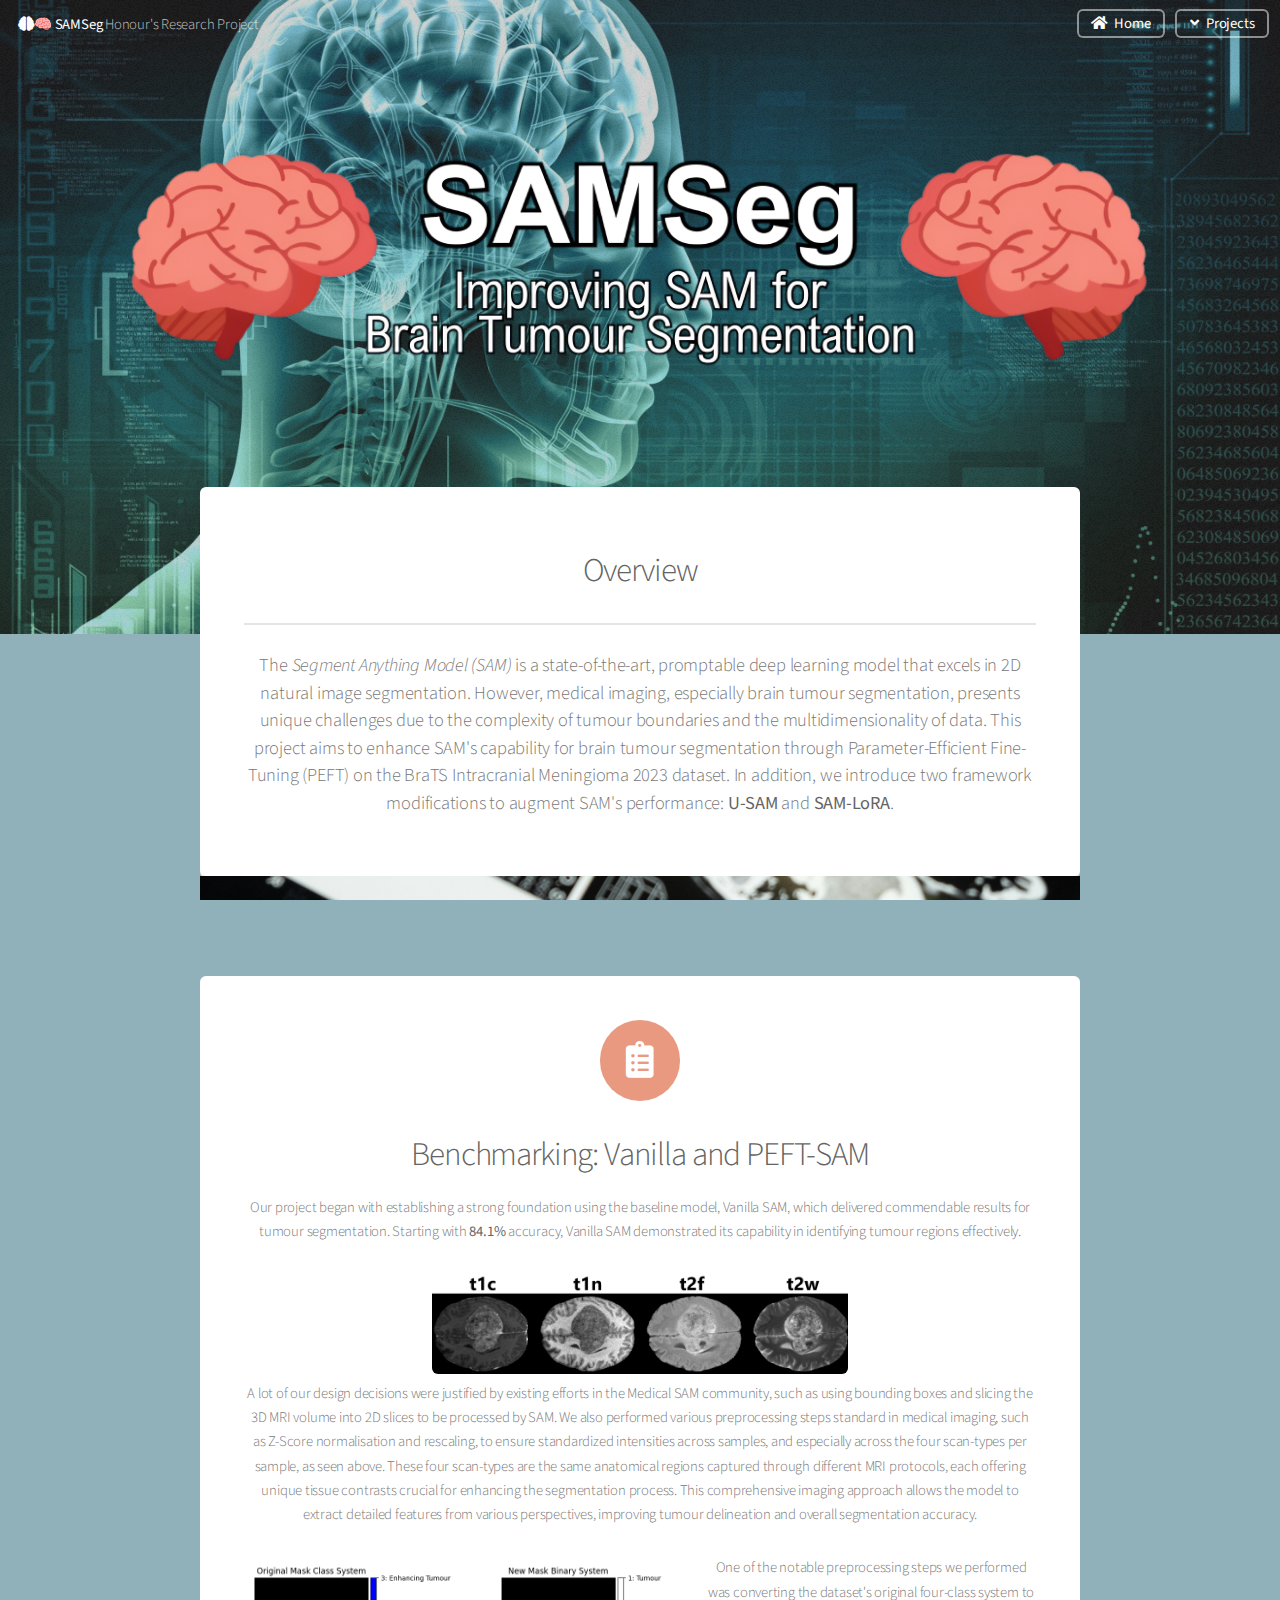
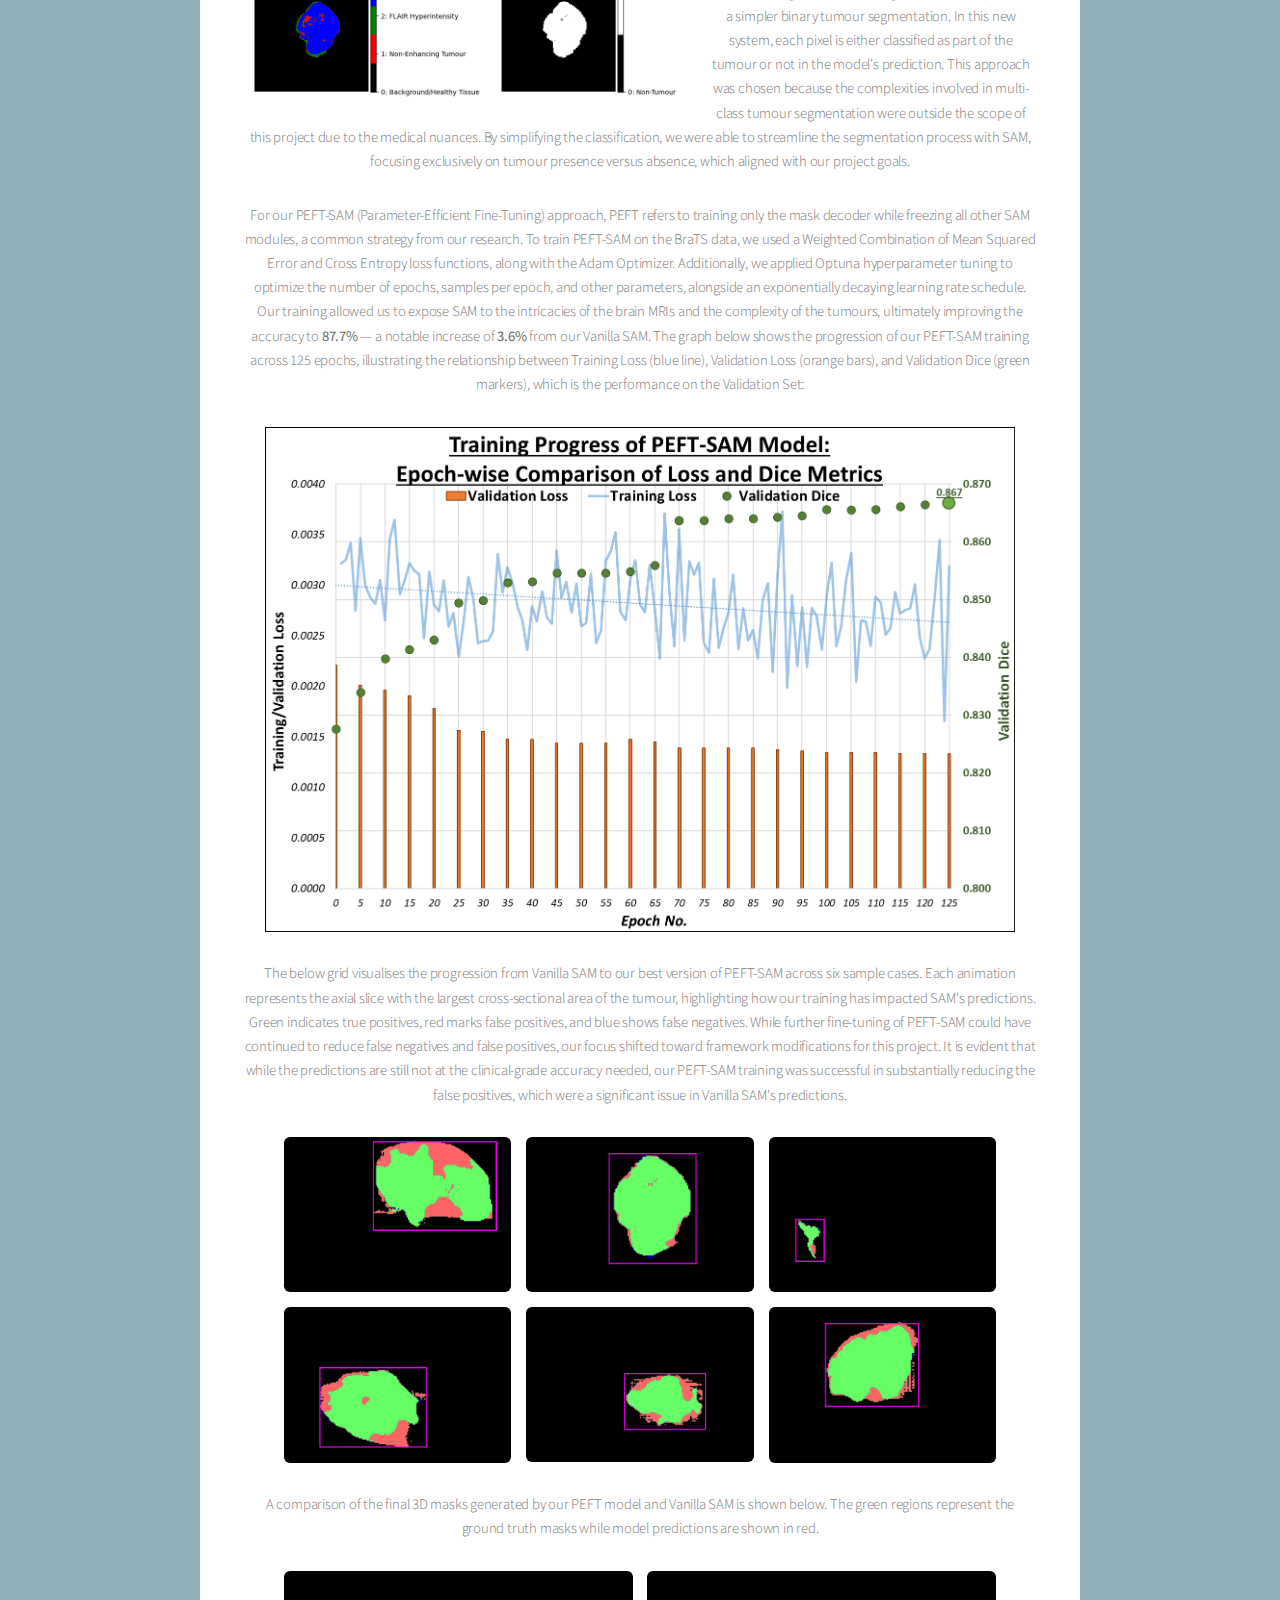
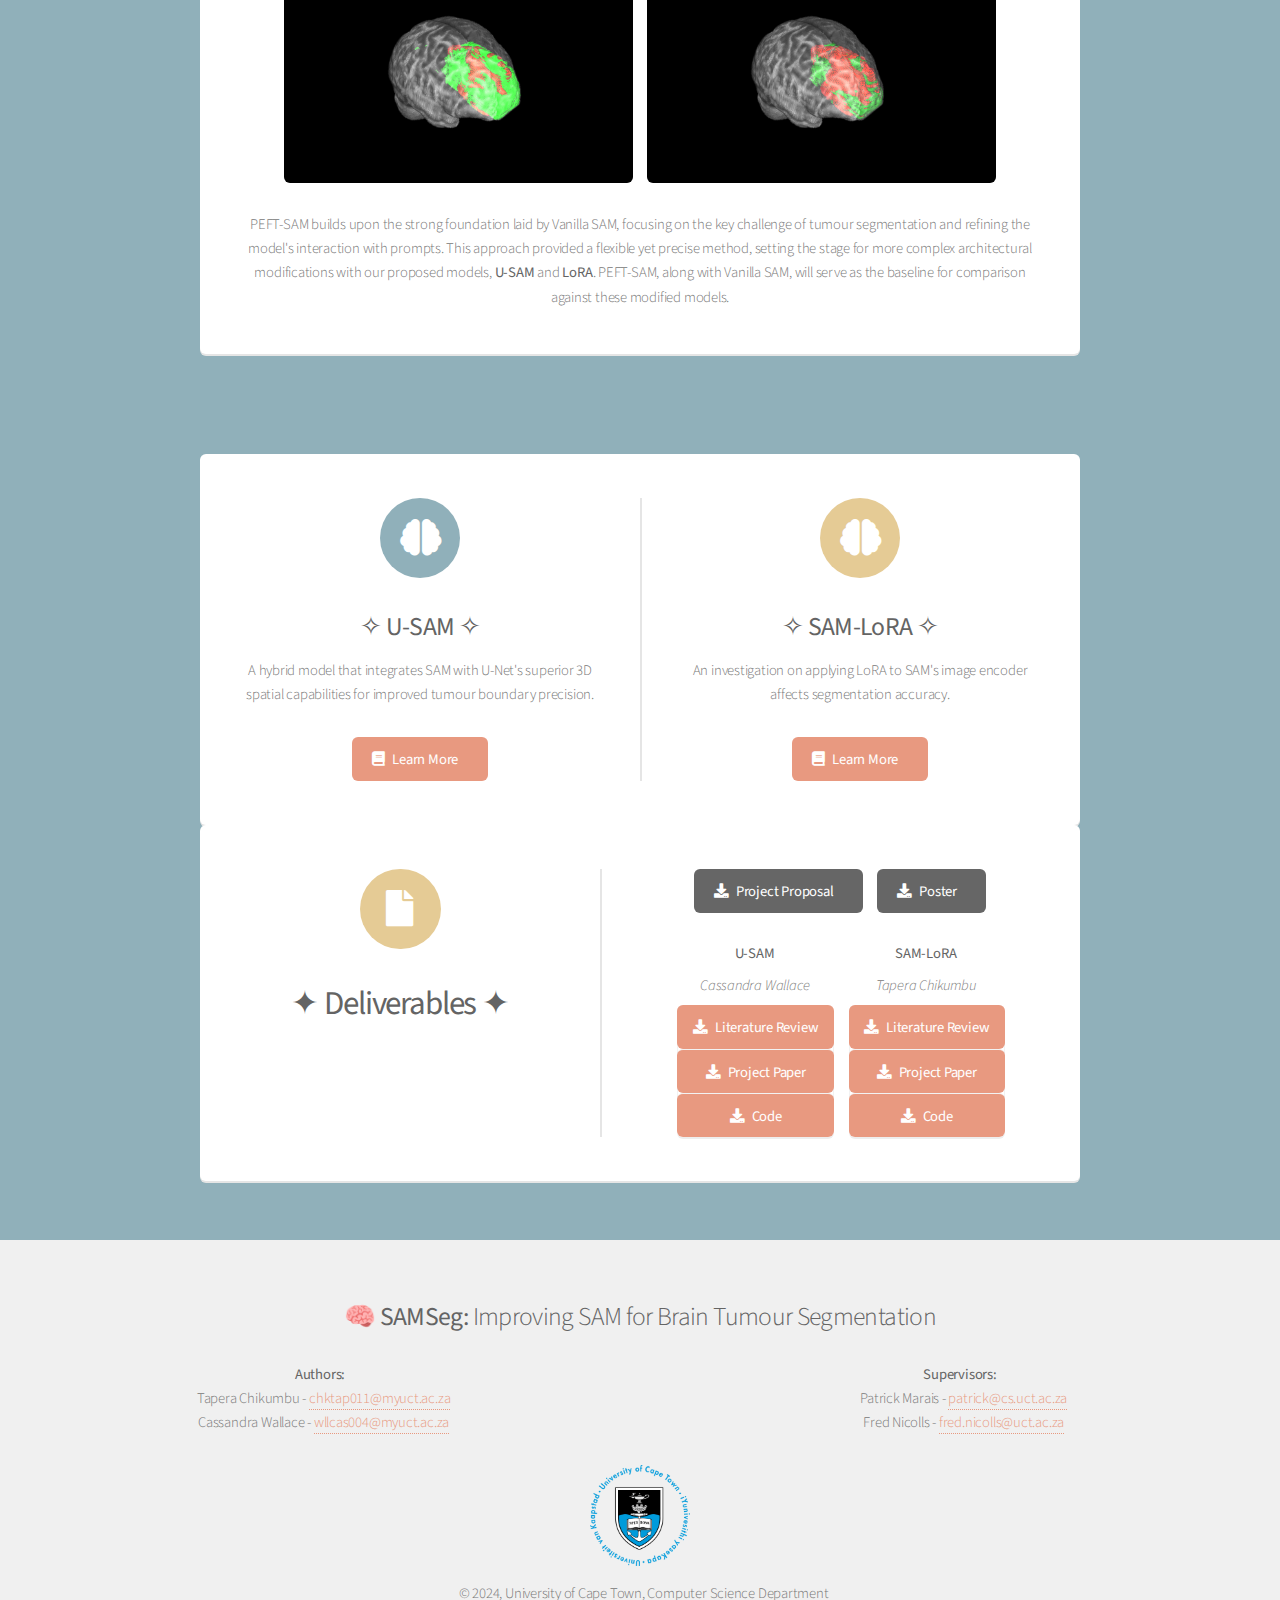
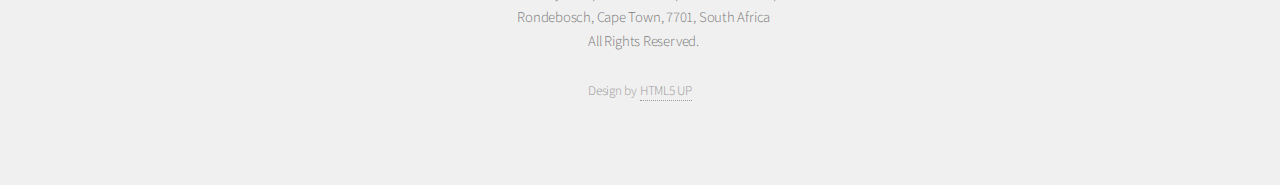
==== commit c8ef7126: "Merge deliverables changes to main" ====
--- a/index.html
+++ b/index.html
@@ -19,7 +19,7 @@
 
 			<!-- Header -->
 				<header id="header" class="alt">
-					<h1><a href="index.html">&#129504; SAMSeg</a> Honour's Research Project</h1>
+					<h1><a class="icon solid fa-brain" href="index.html">&#129504; SAMSeg</a> Honour's Research Project</h1>
 					<nav id="nav">
 						<ul>
 							<li><a href="index.html" class="button icon solid fa-home">Home</a></li>
@@ -105,12 +105,11 @@
 									Our training allowed us to expose SAM to the intricacies of the brain MRIs and the complexity of the tumours,
 									ultimately improving the accuracy to <strong>87.7%</strong> — a notable increase of <strong>3.6%</strong> from our Vanilla SAM.
 									The graph below shows the progression of our PEFT-SAM training across 125 epochs, illustrating the relationship between Training Loss (blue line),
-									Our PEFT-SAM training is visualised in the graph below, followed by some animations that show the progression
 									Validation Loss (orange bars), and Validation Dice (green markers), which is the performance on the Validation Set:</p>
 
 								<img style="display: block; margin: auto; margin-bottom: 30px; width: 100%; max-width: 750px; height: auto;" src="images/PEFT/peft_training.png" alt="PEFT-SAM Training Progress"/>
 
-								<p>The below grid visualises the progression from Vanilla SAM to our best version of PEFT-SAM across nine sample cases.
+								<p>The below grid visualises the progression from Vanilla SAM to our best version of PEFT-SAM across six sample cases.
 									Each animation represents the axial slice with the largest cross-sectional area of the tumour, highlighting how our training has
 									impacted SAM's predictions. Green indicates true positives, red marks false positives, and blue shows false negatives.
 									While further fine-tuning of PEFT-SAM could have continued to reduce false negatives and false positives, our focus shifted
@@ -145,7 +144,7 @@
 									</div>
 								</div>
 
-								<p style="margin-top: 30px">
+								<p style="margin-top: 30px; margin-bottom: 0px">
 									PEFT-SAM builds upon the strong foundation laid by Vanilla SAM, focusing on the key challenge of tumour segmentation and refining
 									the model's interaction with prompts. This approach provided a flexible yet precise method, setting the stage for more complex architectural
 									modifications with our proposed models, <strong>U-SAM</strong> and <strong>LoRA</strong>. PEFT-SAM, along with Vanilla SAM, will serve as the baseline for comparison
@@ -174,7 +173,7 @@
 						</div>
 					</section>
 
-					<div class="parallax"></div>
+					<!-- <div class="parallax"></div> -->
 
 					<section class="box special features"  style="margin: 0">
 						<div class="features-row">
@@ -193,9 +192,9 @@
 										<p><strong>U-SAM</strong></p>
 										<p><i>Cassandra Wallace</i></p>
 										<ul class="del dropotron">
-											<li><a target="_blank" class="button primary icon solid fa-download" href="deliverables/SAMSeg - Literature Review - WLLCAS004.pdf ">Literature Review</a></li>
-											<li><a target="_blank" class="button primary icon solid fa-download" href="deliverables/SAMSeg - U-SAM Final Paper - WLLCAS004.pdf">Project Paper</a></li>
-											<li><a target="_blank" class="button primary icon solid fa-download" href="deliverables/SAMSeg - U-SAM Code - WLLCAS004.zip">Code</a></li>
+											<li><a style="padding: 0px 15px" target="_blank" class="button primary icon solid fa-download" href="deliverables/SAMSeg - Literature Review - WLLCAS004.pdf ">Literature Review</a></li>
+											<li><a style="padding: 0px 15px" target="_blank" class="button primary icon solid fa-download" href="deliverables/SAMSeg - U-SAM Final Paper - WLLCAS004.pdf">Project Paper</a></li>
+											<li><a style="padding: 0px 15px" target="_blank" class="button primary icon solid fa-download" href="deliverables/SAMSeg - U-SAM Code - WLLCAS004.zip">Code</a></li>
 										</ul>
 									</li>
 
@@ -203,10 +202,9 @@
 										<p><strong>SAM-LoRA</strong></p>
 										<p><i>Tapera Chikumbu</i></p>
 										<ul class="del dropotron">
-											<li><a target="_blank" class="button primary icon solid fa-download" href="deliverables/SAMSeg - Literature Review - CHKTAP011.pdf">Literature Review</a></li>
-											<li><a target="_blank" class="button primary icon solid fa-download" href="deliverables/SAMSeg - SAMSeg-LoRA Final Paper - CHKTAP011.pdf">Project Paper</a></li>
-											<li><a target="_blank" class="button primary icon solid fa-download" href="deliverables/SAMSeg - SAMSEG-LoRA Code - CHKTAP011.zip">Code</a></li>
-											
+											<li><a style="padding: 0px 15px" target="_blank" class="button primary icon solid fa-download" href="deliverables/SAMSeg - Literature Review - CHKTAP011.pdf">Literature Review</a></li>
+											<li><a style="padding: 0px 15px" target="_blank" class="button primary icon solid fa-download" href="deliverables/SAMSeg - SAMSeg-LoRA Final Paper - CHKTAP011.pdf">Project Paper</a></li>
+											<li><a style="padding: 0px 15px" target="_blank" class="button primary icon solid fa-download" href="deliverables/SAMSeg - SAMSEG-LoRA Code - CHKTAP011.zip">Code</a></li>
 										</ul>
 									</li>
 								</ul>
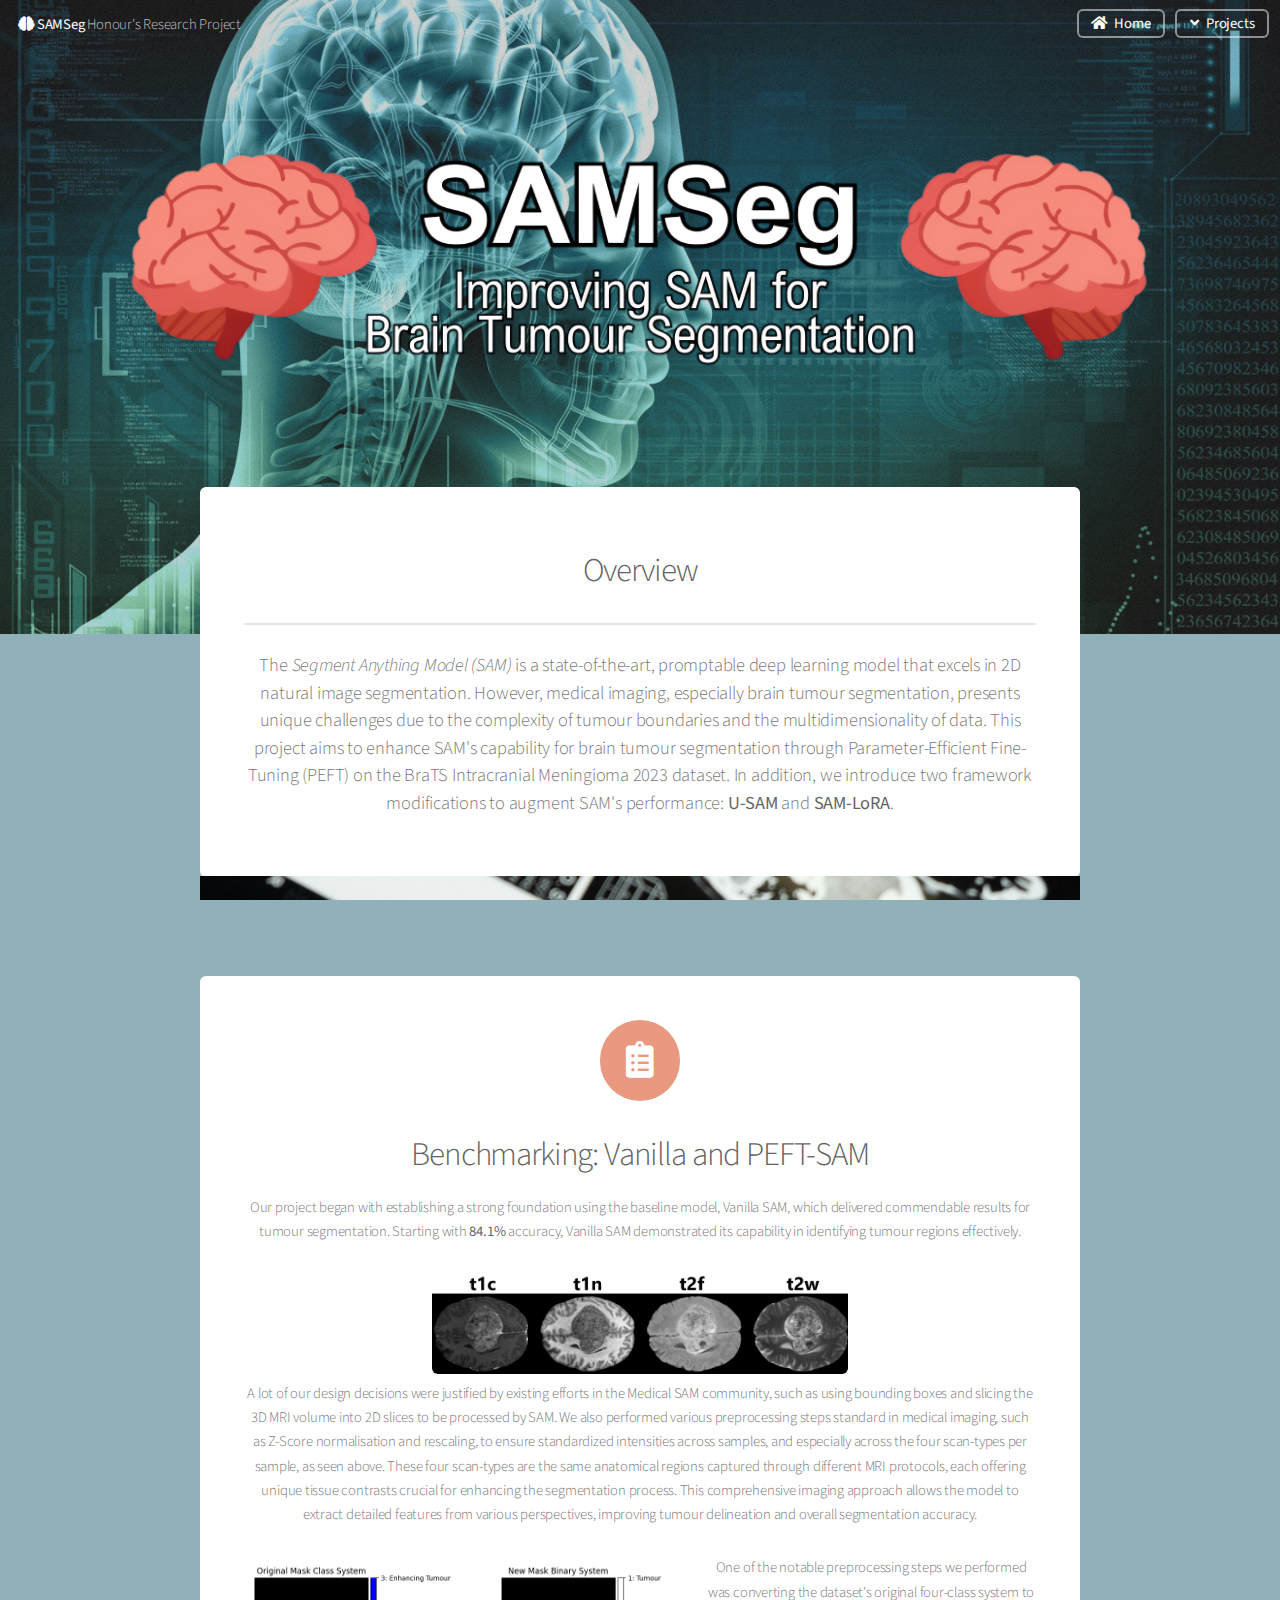
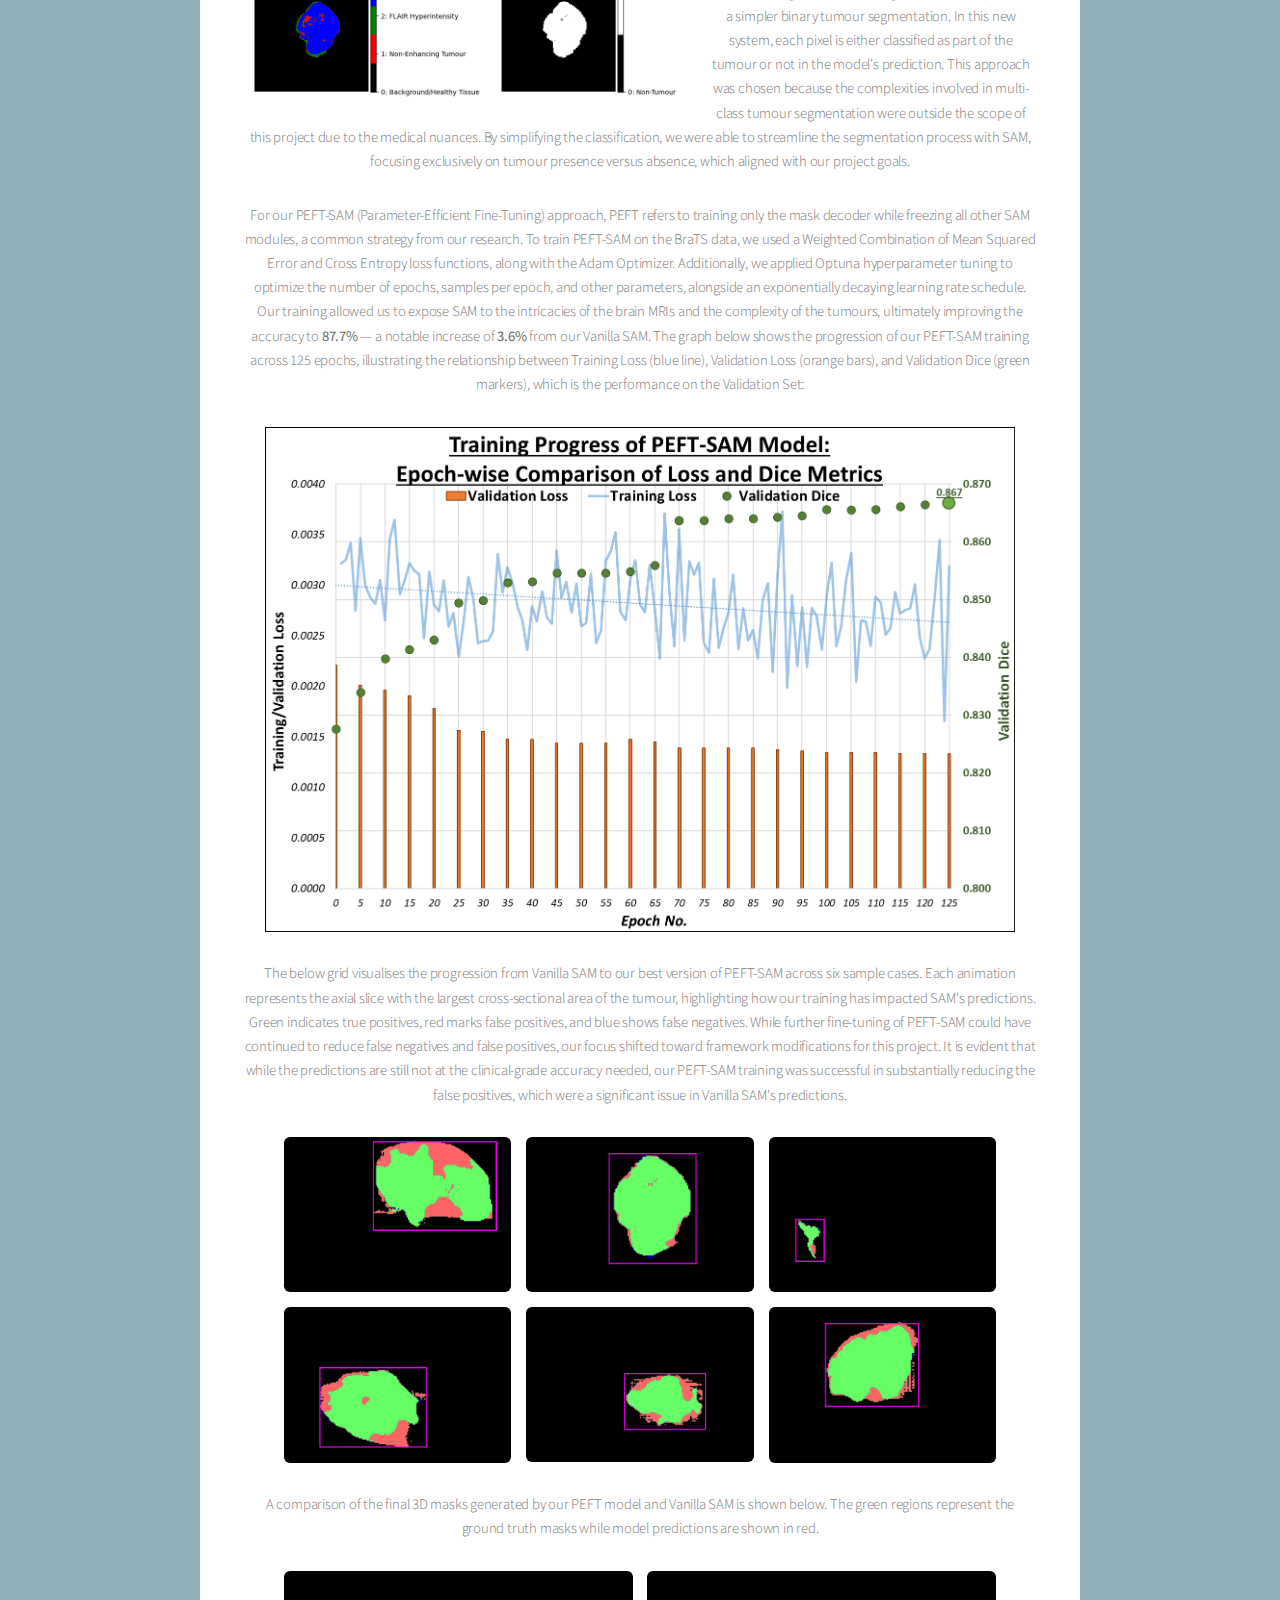
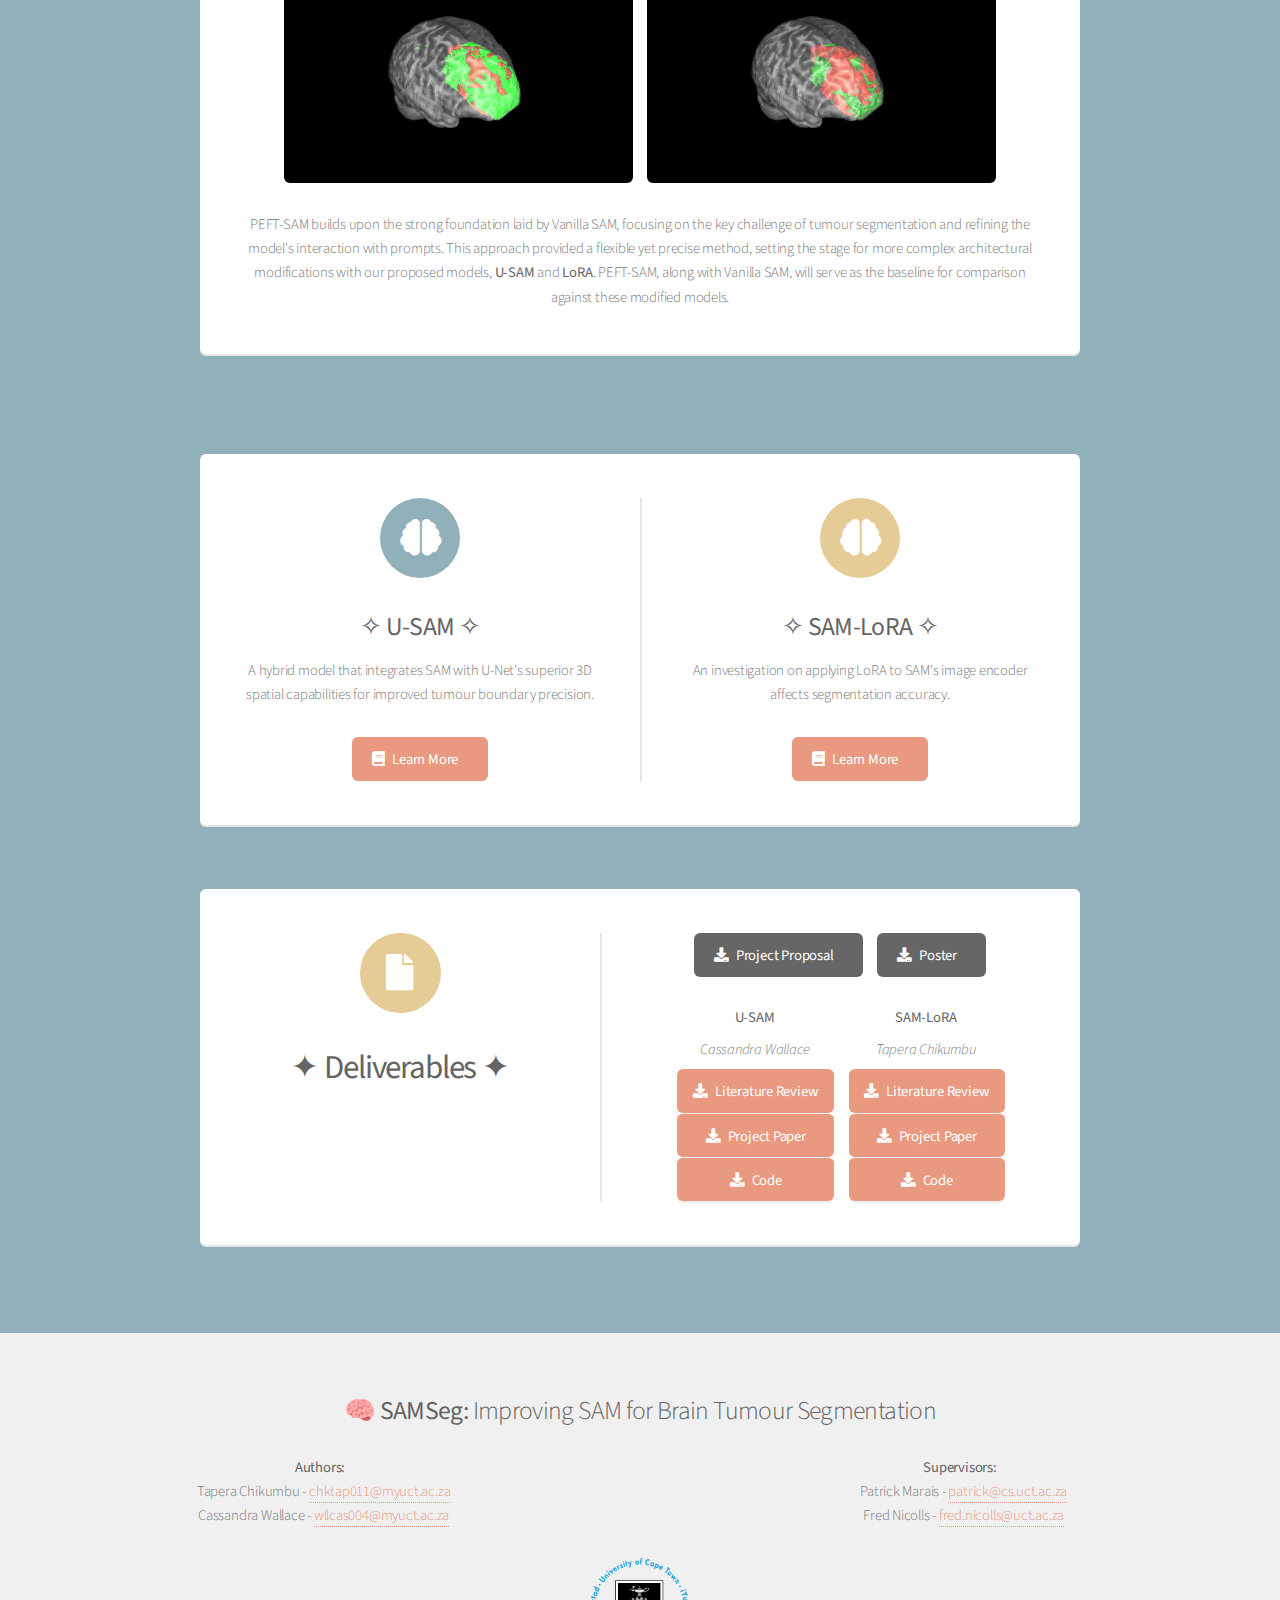
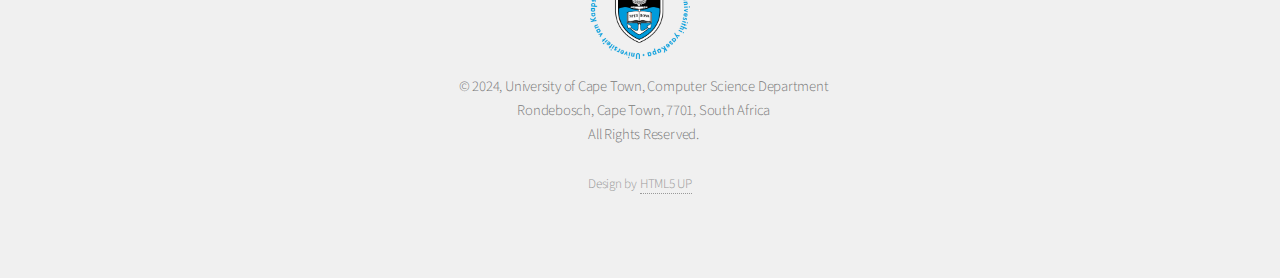
==== commit 72c7db76: "Updated margins for deliverables section." ====
--- a/index.html
+++ b/index.html
@@ -19,7 +19,7 @@
 
 			<!-- Header -->
 				<header id="header" class="alt">
-					<h1><a class="icon solid fa-brain" href="index.html">&#129504; SAMSeg</a> Honour's Research Project</h1>
+					<h1><a class="icon solid fa-brain" href="index.html"> SAMSeg</a> Honour's Research Project</h1>
 					<nav id="nav">
 						<ul>
 							<li><a href="index.html" class="button icon solid fa-home">Home</a></li>
@@ -173,9 +173,8 @@
 						</div>
 					</section>
 
-					<!-- <div class="parallax"></div> -->
-
-					<section class="box special features"  style="margin: 0">
+
+					<section class="box special features"  style="margin-top: 4rem;">
 						<div class="features-row">
 							<section style="width: 45%; display: inline-block; margin: 0 auto;">
 								<span class="icon solid major fa-file accent5"></span>
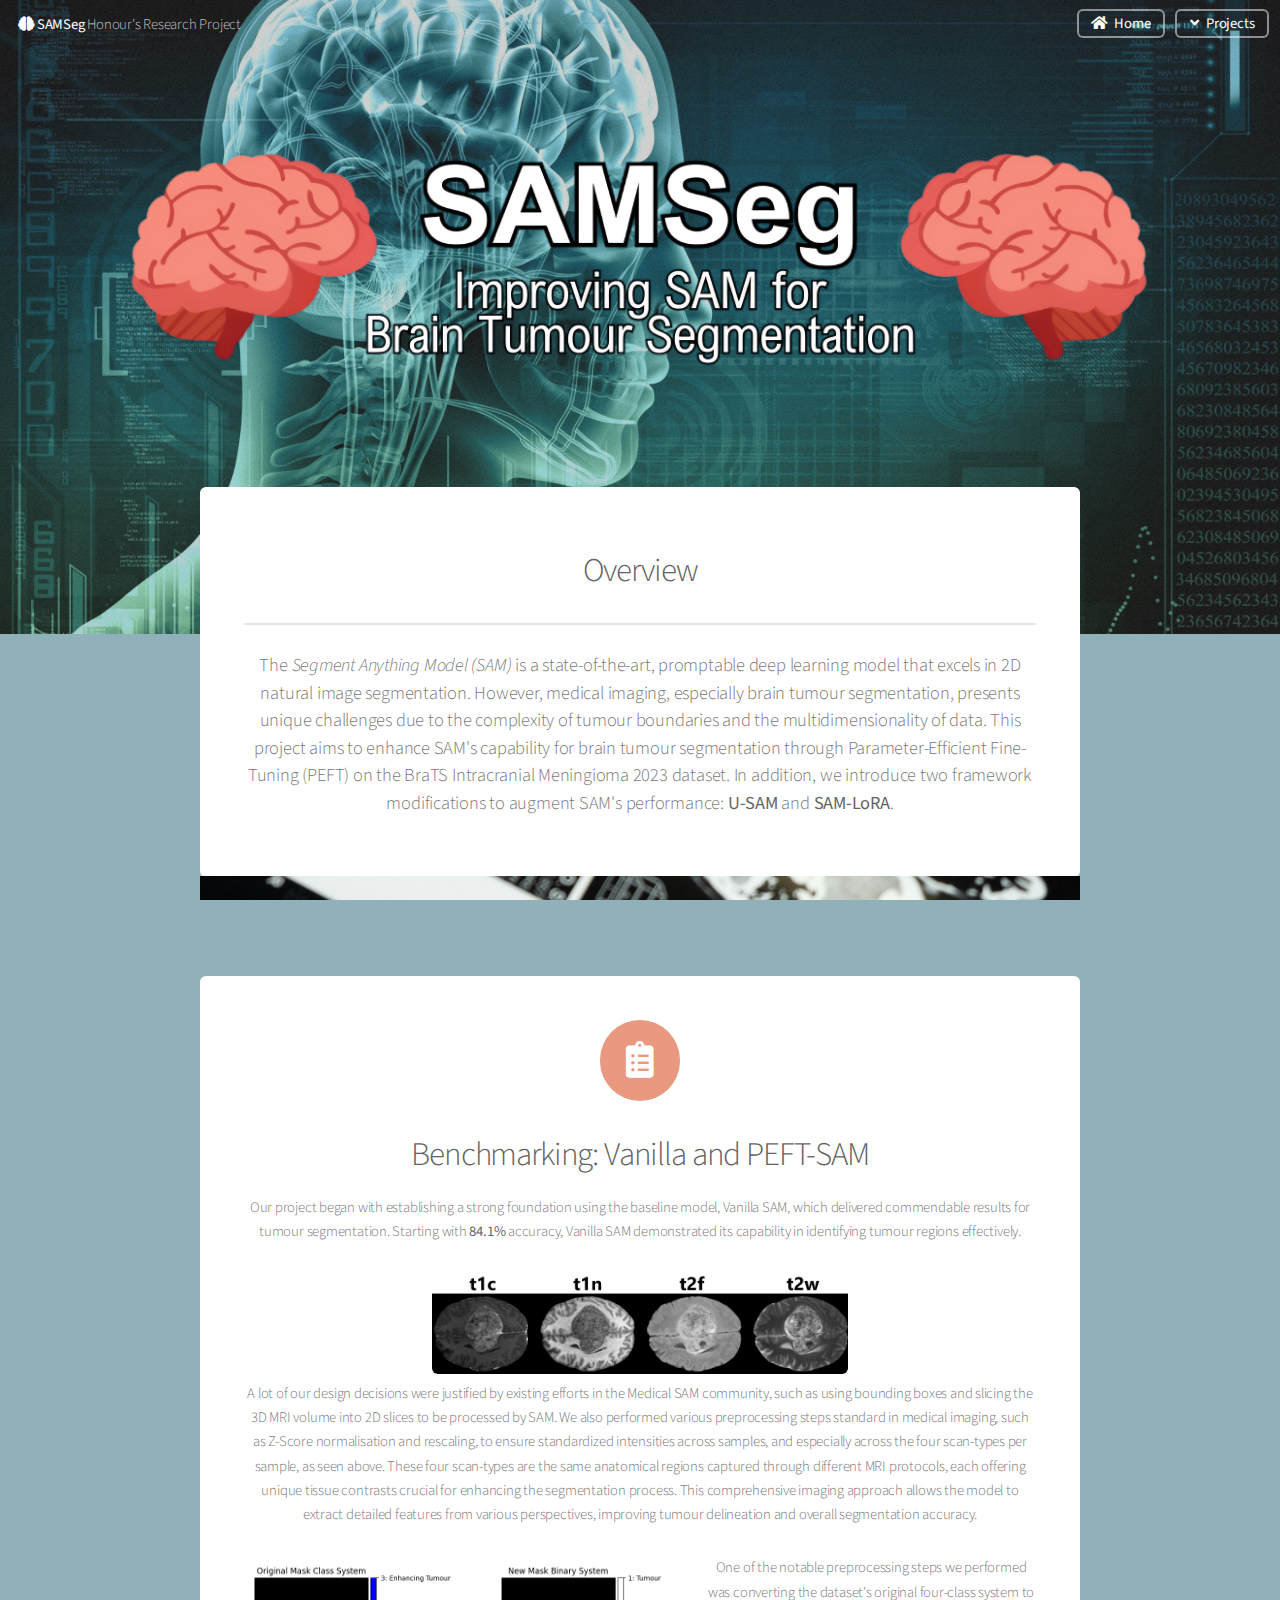
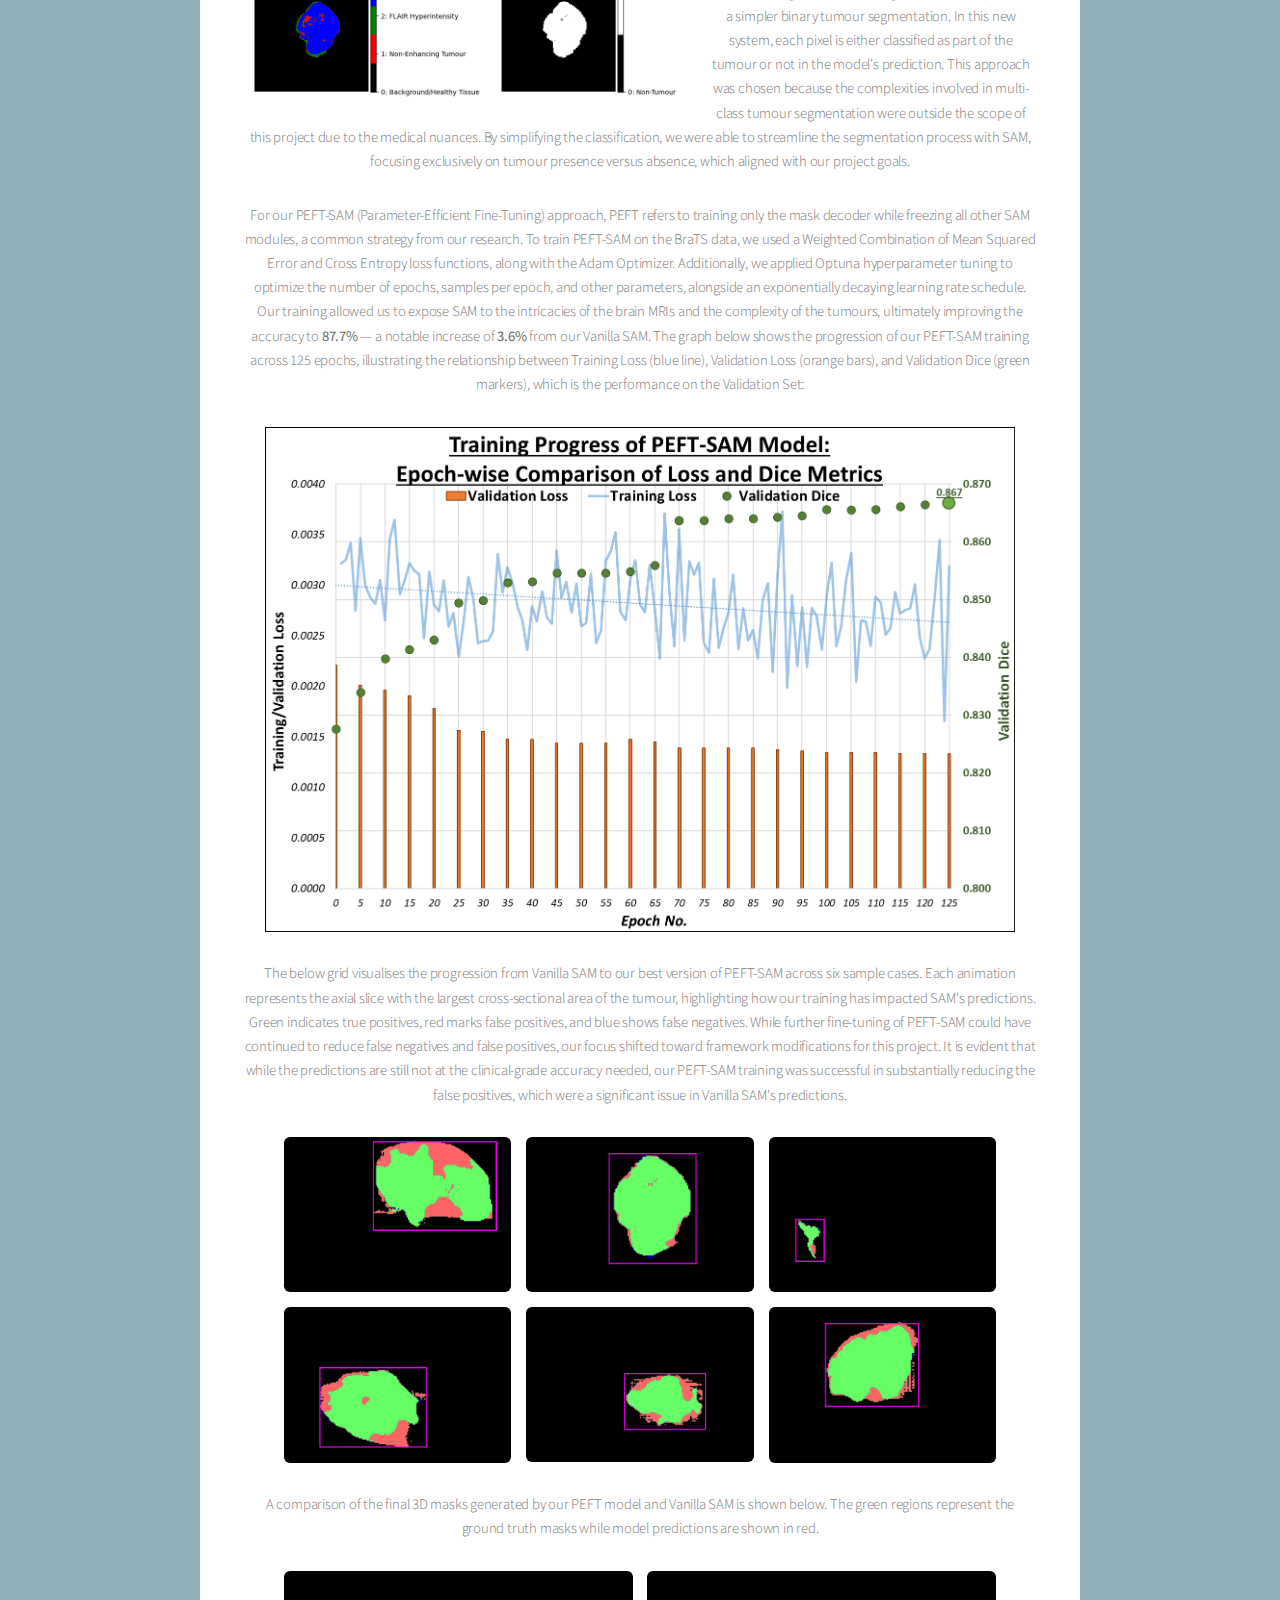
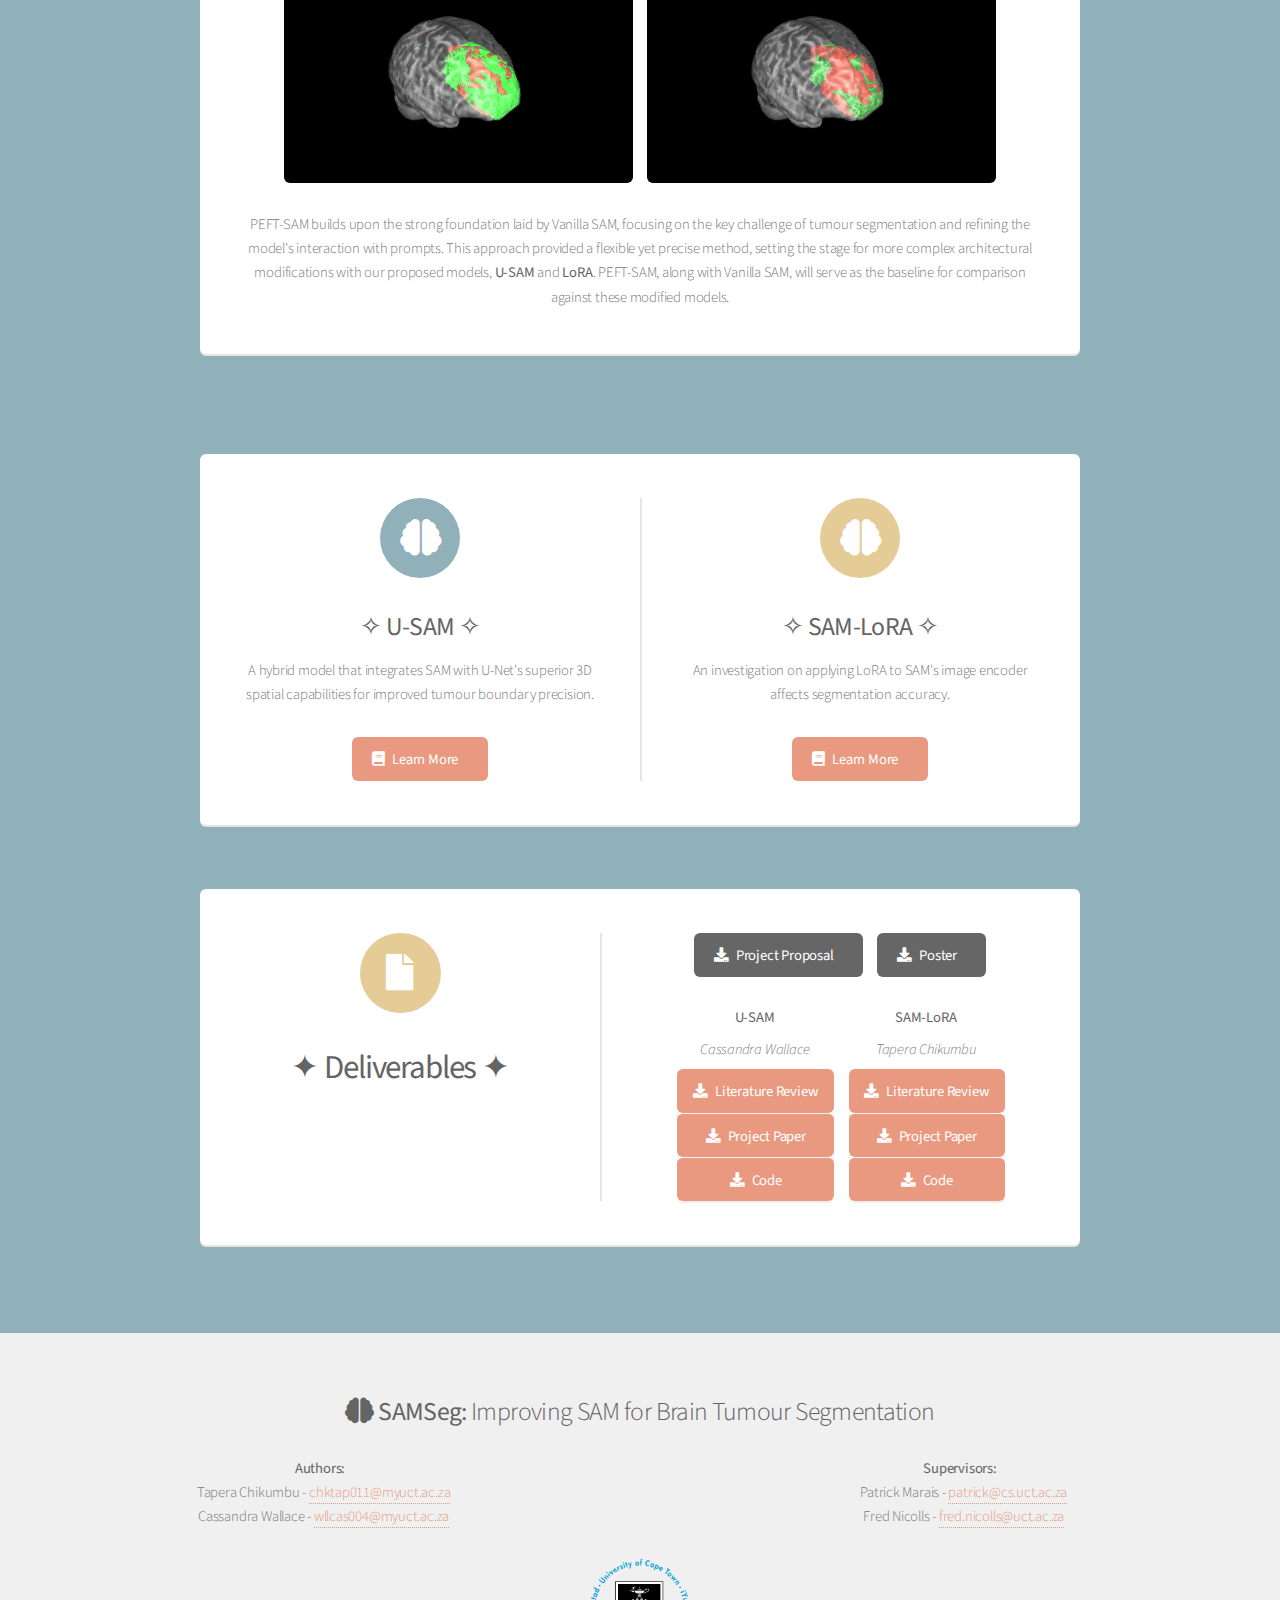
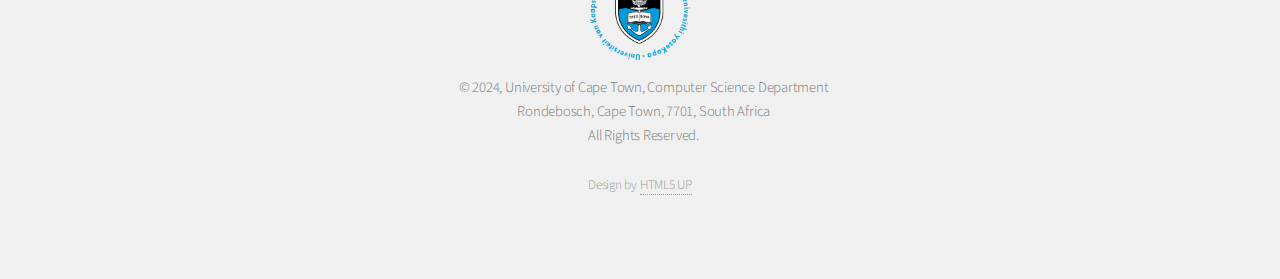
==== commit 7da8ddfa: "Updated header + footer icon" ====
--- a/index.html
+++ b/index.html
@@ -217,7 +217,7 @@
 			<!-- Footer -->
 				<footer id="footer">
 					<div class="footer-content">
-						<h3>&#129504; <strong>SAMSeg:</strong> Improving SAM for Brain Tumour Segmentation</h3>
+						<h3 class="icon solid fa-brain"> <strong>SAMSeg:</strong> Improving SAM for Brain Tumour Segmentation</h3>
 						
 						<!-- Authors and Supervisors in Two Columns -->
 						<div class="author-supervisor-container">
